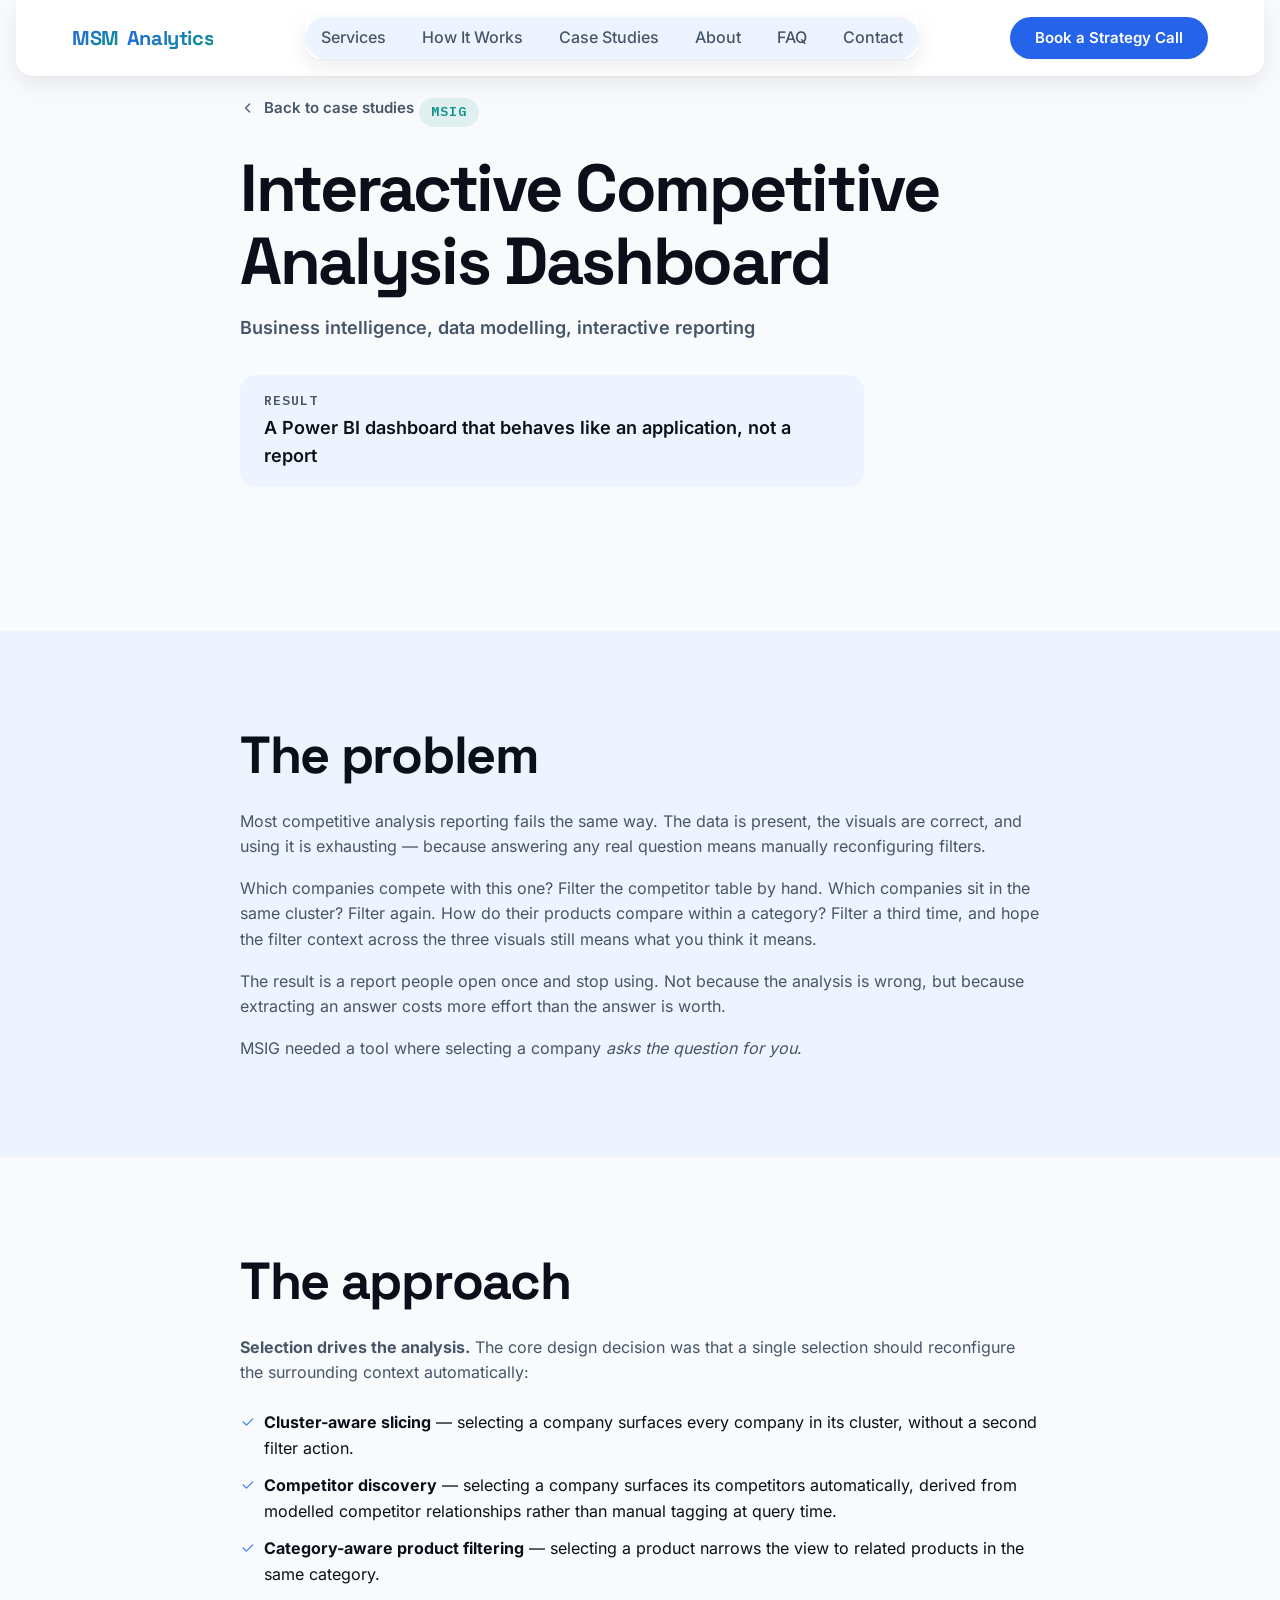
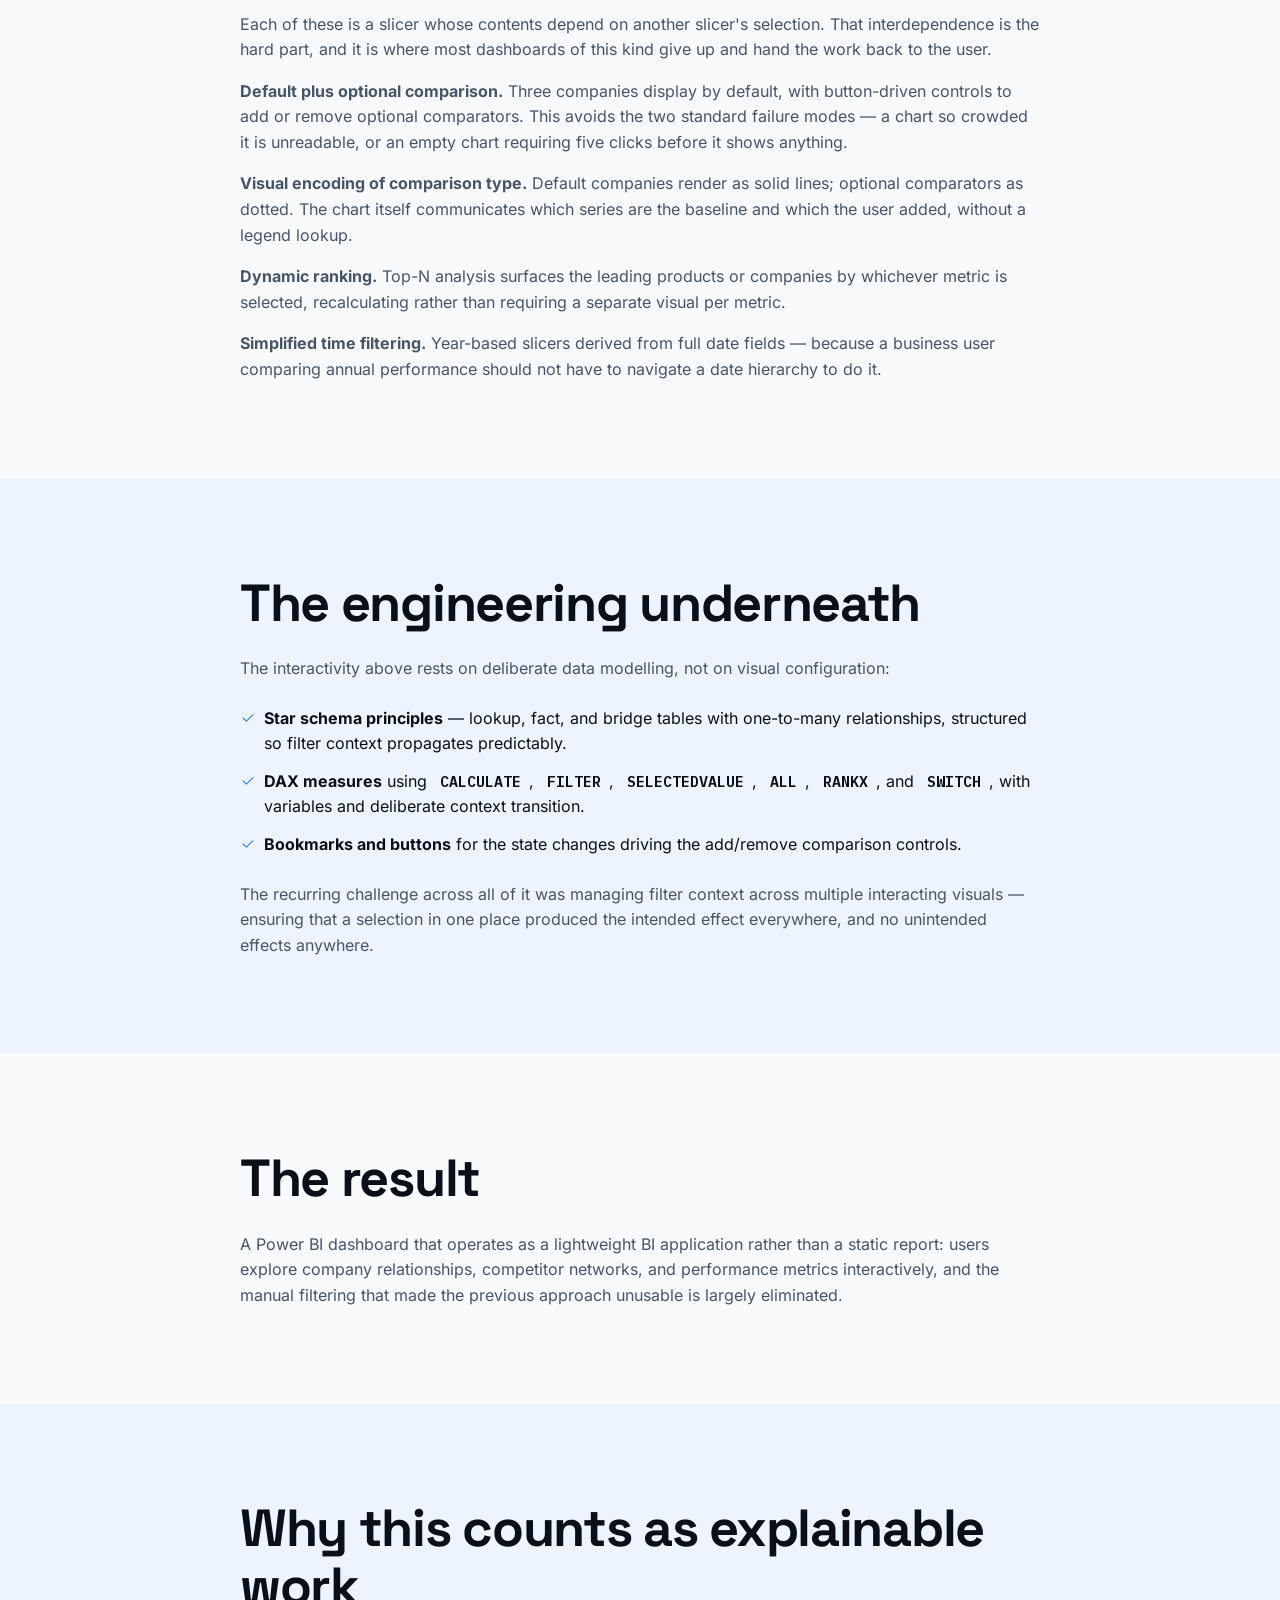
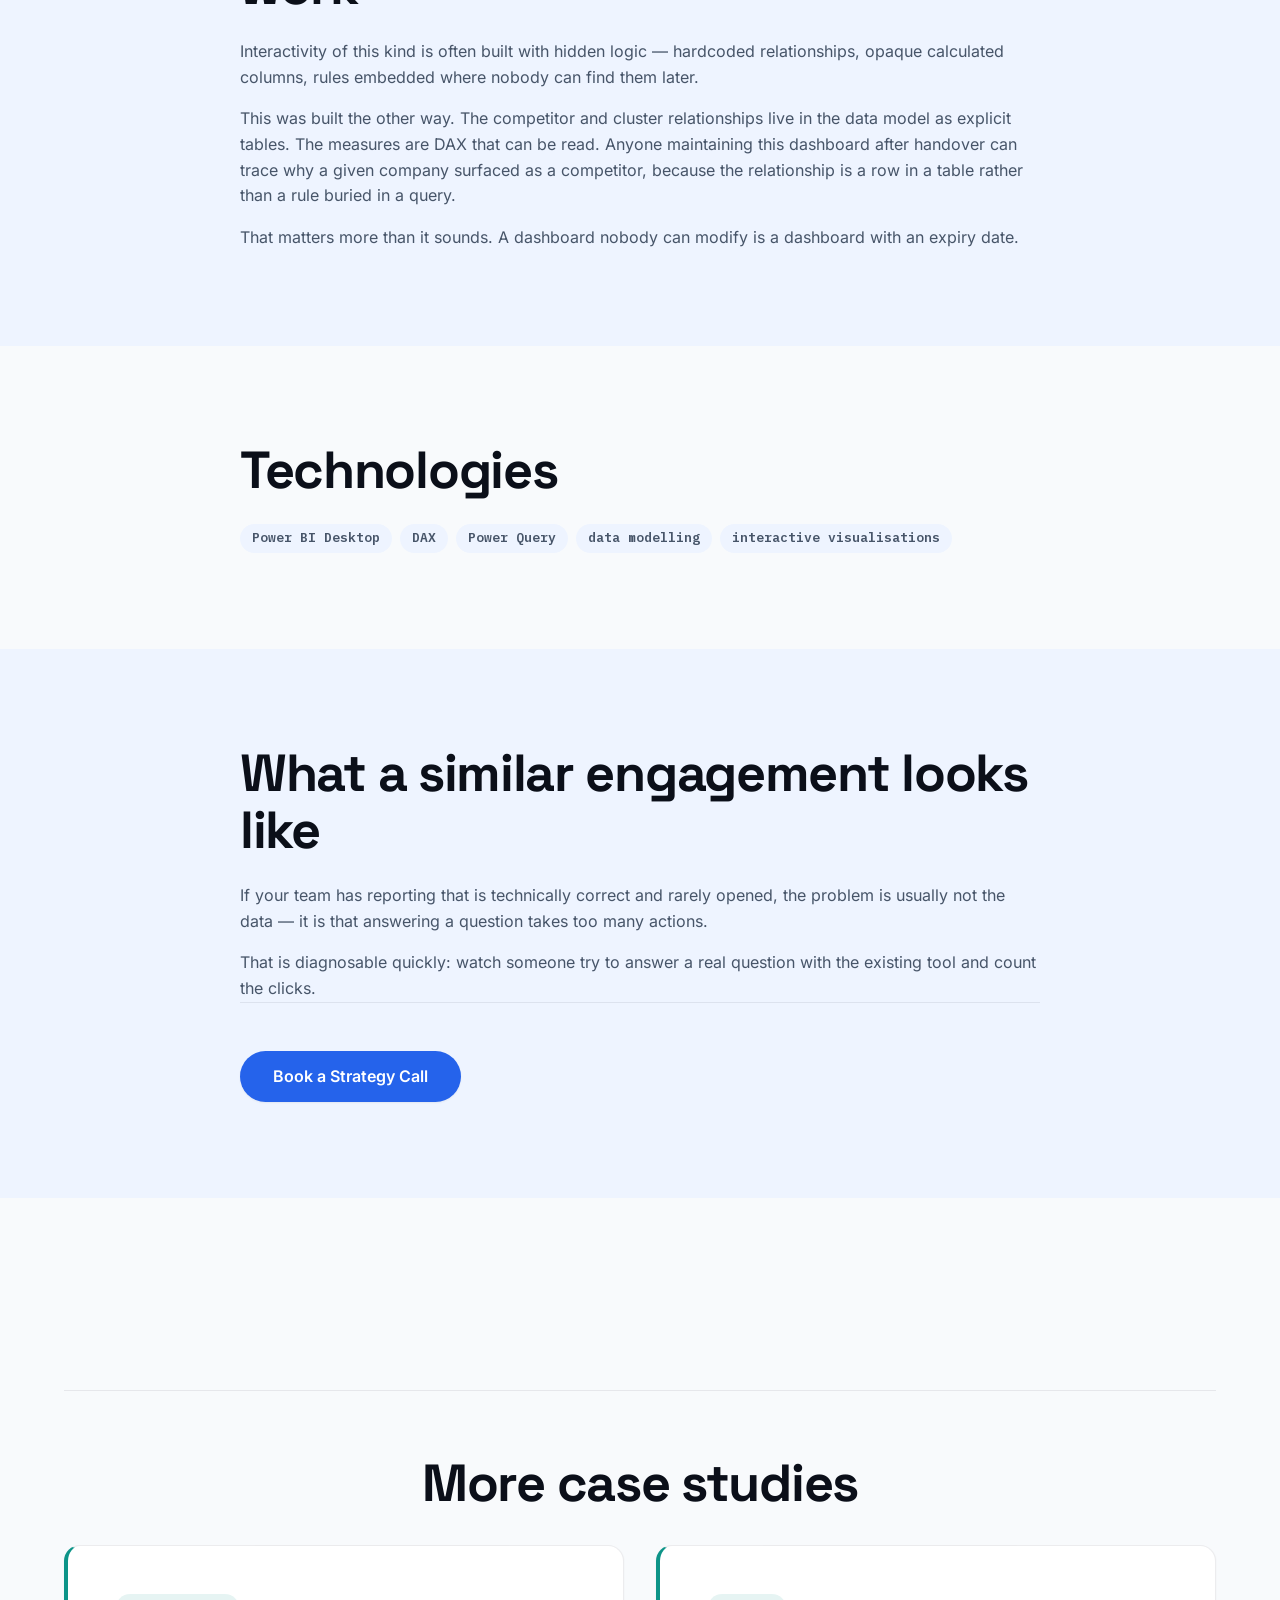
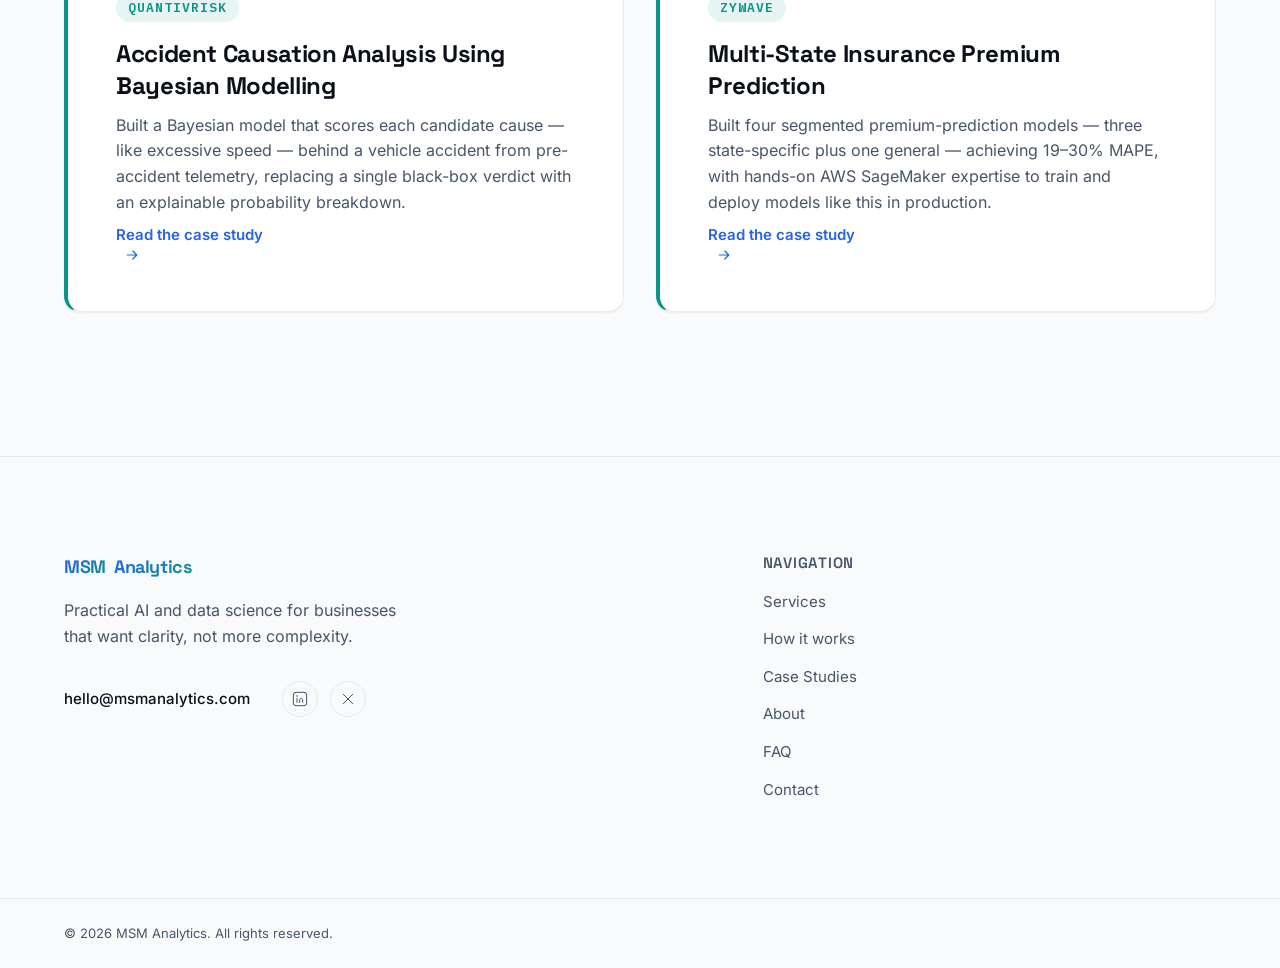
==== case-studies/msig-competitive-analysis-dashboard.html @ e6d3e6fd "Add MSIG and Zywave case-study pages; wire up all cross-links MSIG (case-studies/msig-competitive-an" ====
<!DOCTYPE html>
<html lang="en">
<head>
  <meta charset="UTF-8">
  <meta name="viewport" content="width=device-width, initial-scale=1.0">
  <title>Interactive Competitive Analysis Dashboard — MSM Analytics</title>
  <meta name="description" content="How MSM Analytics built an interactive Power BI dashboard for MSIG that lets a single selection reconfigure competitor, cluster, and product analysis automatically — replacing hours of manual filtering with a self-serve tool.">

  <meta name="robots" content="index, follow">

  <!-- Tells the browser this page implements its OWN dark theme on
       purpose. Without this, some browsers apply their own automatic
       "dark mode" or contrast adjustments to pages that don't declare
       a color-scheme, which can silently recolor text (most visibly on
       headings) and produce exactly the low-contrast, washed-out look
       we don't want — even though our CSS colors are unambiguous. -->
  <meta name="color-scheme" content="light">

  <!-- Simple inline SVG favicon (no external file needed yet, avoids a
       404 in the console). Swap for a real brand favicon later. -->
  <link rel="icon" type="image/svg+xml" href="data:image/svg+xml,<svg xmlns='http://www.w3.org/2000/svg' viewBox='0 0 100 100'><rect width='100' height='100' rx='20' fill='%233B82F6'/><text x='50' y='68' font-size='58' font-family='Arial, sans-serif' font-weight='bold' fill='white' text-anchor='middle'>M</text></svg>">

  <!-- Preloads ONLY the display face used above the fold (this page's
       H1, Space Grotesk) — see index.html and CLAUDE.md for the full
       reasoning; identical logic applies here. -->
  <link rel="preload" href="../assets/fonts/space-grotesk-variable.woff2" as="font" type="font/woff2" crossorigin>

  <link rel="stylesheet" href="../css/reset.css">
  <link rel="stylesheet" href="../css/fonts.css">
  <link rel="stylesheet" href="../css/variables.css">
  <link rel="stylesheet" href="../css/style.css">
  <link rel="stylesheet" href="../css/responsive.css">
</head>
<body>

  <a class="skip-link" href="#main">Skip to main content</a>

  <!-- ======================================================================
       HEADER / NAVBAR — identical to index.html's, hrefs adjusted to
       point back at the homepage's sections. Hand-duplicated per the
       case-studies architecture decision — no templating in this
       project, see the build plan.
       ====================================================================== -->
  <header class="navbar" id="navbar">
    <div class="navbar__scrim" id="navbar-scrim"></div>

    <div class="container navbar__inner">

      <a href="../index.html#hero" class="navbar__logo">
        <span class="brand-mark">MSM</span>
        <span>Analytics</span>
      </a>

      <nav class="navbar__nav" id="navbar-nav" aria-label="Primary">
        <ul class="navbar__links">
          <li><a href="../index.html#services" class="navbar__link">Services</a></li>
          <li><a href="../index.html#how-it-works" class="navbar__link">How It Works</a></li>
          <li><a href="../index.html#work" class="navbar__link">Case Studies</a></li>
          <li><a href="../index.html#about" class="navbar__link">About</a></li>
          <li><a href="../index.html#faq" class="navbar__link">FAQ</a></li>
          <li><a href="../index.html#contact" class="navbar__link">Contact</a></li>
          <li class="navbar__links-cta">
            <a href="../index.html#contact-name" class="btn btn--primary btn--sm navbar__menu-cta">Book a Strategy Call</a>
          </li>
        </ul>
      </nav>

      <div class="navbar__actions">
        <!-- TODO: replace href with real Calendly URL once available (same TODO as index.html) -->
        <a href="../index.html#contact-name" class="btn btn--primary btn--sm navbar__cta">Book a Strategy Call</a>

        <button
          type="button"
          class="navbar__toggle"
          id="navbar-toggle"
          aria-expanded="false"
          aria-controls="navbar-nav"
          aria-label="Toggle navigation menu"
        >
          <span class="navbar__toggle-bar"></span>
          <span class="navbar__toggle-bar"></span>
          <span class="navbar__toggle-bar"></span>
        </button>
      </div>

    </div>
  </header>

  <main id="main">

    <!-- ====================================================================
         PAGE HEADER
         ==================================================================== -->
    <section class="section">
      <div class="container">
        <div class="case-study__header reveal">
          <a href="../index.html#work" class="case-study__back">
            <svg viewBox="0 0 20 20" aria-hidden="true"><path d="M12 5 7 10l5 5" stroke="currentColor" stroke-width="1.5" fill="none" stroke-linecap="round" stroke-linejoin="round"/></svg>
            Back to case studies
          </a>

          <span class="card--work__client">MSIG</span>

          <h1>Interactive Competitive Analysis Dashboard</h1>
          <p class="case-study__discipline">Business intelligence, data modelling, interactive reporting</p>

          <div class="case-study__result">
            <span class="case-study__result-label">Result</span>
            <p class="case-study__result-value">A Power BI dashboard that behaves like an application, not a report</p>
          </div>
        </div>
      </div>
    </section>

    <!-- ====================================================================
         THE PROBLEM
         ==================================================================== -->
    <section class="section section--tint">
      <div class="container">
        <div class="case-study__section reveal">
          <h2>The problem</h2>
          <p>Most competitive analysis reporting fails the same way. The data is present, the visuals are correct, and using it is exhausting — because answering any real question means manually reconfiguring filters.</p>
          <p>Which companies compete with this one? Filter the competitor table by hand. Which companies sit in the same cluster? Filter again. How do their products compare within a category? Filter a third time, and hope the filter context across the three visuals still means what you think it means.</p>
          <p>The result is a report people open once and stop using. Not because the analysis is wrong, but because extracting an answer costs more effort than the answer is worth.</p>
          <p>MSIG needed a tool where selecting a company <em>asks the question for you</em>.</p>
        </div>
      </div>
    </section>

    <!-- ====================================================================
         THE APPROACH
         ==================================================================== -->
    <section class="section">
      <div class="container">
        <div class="case-study__section reveal">
          <h2>The approach</h2>
          <p><strong>Selection drives the analysis.</strong> The core design decision was that a single selection should reconfigure the surrounding context automatically:</p>
          <ul class="case-study__checklist">
            <li>
              <svg viewBox="0 0 20 20" aria-hidden="true"><path d="M4 10l4 4 8-8" stroke="currentColor" stroke-width="1.5" fill="none" stroke-linecap="round" stroke-linejoin="round"/></svg>
              <span><strong>Cluster-aware slicing</strong> — selecting a company surfaces every company in its cluster, without a second filter action.</span>
            </li>
            <li>
              <svg viewBox="0 0 20 20" aria-hidden="true"><path d="M4 10l4 4 8-8" stroke="currentColor" stroke-width="1.5" fill="none" stroke-linecap="round" stroke-linejoin="round"/></svg>
              <span><strong>Competitor discovery</strong> — selecting a company surfaces its competitors automatically, derived from modelled competitor relationships rather than manual tagging at query time.</span>
            </li>
            <li>
              <svg viewBox="0 0 20 20" aria-hidden="true"><path d="M4 10l4 4 8-8" stroke="currentColor" stroke-width="1.5" fill="none" stroke-linecap="round" stroke-linejoin="round"/></svg>
              <span><strong>Category-aware product filtering</strong> — selecting a product narrows the view to related products in the same category.</span>
            </li>
          </ul>
          <p>Each of these is a slicer whose contents depend on another slicer's selection. That interdependence is the hard part, and it is where most dashboards of this kind give up and hand the work back to the user.</p>
          <p><strong>Default plus optional comparison.</strong> Three companies display by default, with button-driven controls to add or remove optional comparators. This avoids the two standard failure modes — a chart so crowded it is unreadable, or an empty chart requiring five clicks before it shows anything.</p>
          <p><strong>Visual encoding of comparison type.</strong> Default companies render as solid lines; optional comparators as dotted. The chart itself communicates which series are the baseline and which the user added, without a legend lookup.</p>
          <p><strong>Dynamic ranking.</strong> Top-N analysis surfaces the leading products or companies by whichever metric is selected, recalculating rather than requiring a separate visual per metric.</p>
          <p><strong>Simplified time filtering.</strong> Year-based slicers derived from full date fields — because a business user comparing annual performance should not have to navigate a date hierarchy to do it.</p>
        </div>
      </div>
    </section>

    <!-- ====================================================================
         THE ENGINEERING UNDERNEATH
         ==================================================================== -->
    <section class="section section--tint">
      <div class="container">
        <div class="case-study__section reveal">
          <h2>The engineering underneath</h2>
          <p>The interactivity above rests on deliberate data modelling, not on visual configuration:</p>
          <ul class="case-study__checklist">
            <li>
              <svg viewBox="0 0 20 20" aria-hidden="true"><path d="M4 10l4 4 8-8" stroke="currentColor" stroke-width="1.5" fill="none" stroke-linecap="round" stroke-linejoin="round"/></svg>
              <span><strong>Star schema principles</strong> — lookup, fact, and bridge tables with one-to-many relationships, structured so filter context propagates predictably.</span>
            </li>
            <li>
              <svg viewBox="0 0 20 20" aria-hidden="true"><path d="M4 10l4 4 8-8" stroke="currentColor" stroke-width="1.5" fill="none" stroke-linecap="round" stroke-linejoin="round"/></svg>
              <span><strong>DAX measures</strong> using <code>CALCULATE</code>, <code>FILTER</code>, <code>SELECTEDVALUE</code>, <code>ALL</code>, <code>RANKX</code>, and <code>SWITCH</code>, with variables and deliberate context transition.</span>
            </li>
            <li>
              <svg viewBox="0 0 20 20" aria-hidden="true"><path d="M4 10l4 4 8-8" stroke="currentColor" stroke-width="1.5" fill="none" stroke-linecap="round" stroke-linejoin="round"/></svg>
              <span><strong>Bookmarks and buttons</strong> for the state changes driving the add/remove comparison controls.</span>
            </li>
          </ul>
          <p>The recurring challenge across all of it was managing filter context across multiple interacting visuals — ensuring that a selection in one place produced the intended effect everywhere, and no unintended effects anywhere.</p>
        </div>
      </div>
    </section>

    <!-- ====================================================================
         THE RESULT
         ==================================================================== -->
    <section class="section">
      <div class="container">
        <div class="case-study__section reveal">
          <h2>The result</h2>
          <p>A Power BI dashboard that operates as a lightweight BI application rather than a static report: users explore company relationships, competitor networks, and performance metrics interactively, and the manual filtering that made the previous approach unusable is largely eliminated.</p>
        </div>
      </div>
    </section>

    <!-- ====================================================================
         WHY THIS COUNTS AS EXPLAINABLE WORK
         ==================================================================== -->
    <section class="section section--tint">
      <div class="container">
        <div class="case-study__section reveal">
          <h2>Why this counts as explainable work</h2>
          <p>Interactivity of this kind is often built with hidden logic — hardcoded relationships, opaque calculated columns, rules embedded where nobody can find them later.</p>
          <p>This was built the other way. The competitor and cluster relationships live in the data model as explicit tables. The measures are DAX that can be read. Anyone maintaining this dashboard after handover can trace why a given company surfaced as a competitor, because the relationship is a row in a table rather than a rule buried in a query.</p>
          <p>That matters more than it sounds. A dashboard nobody can modify is a dashboard with an expiry date.</p>
        </div>
      </div>
    </section>

    <!-- ====================================================================
         TECHNOLOGIES
         ==================================================================== -->
    <section class="section">
      <div class="container">
        <div class="case-study__section reveal">
          <h2>Technologies</h2>
          <ul class="case-study__tech-list">
            <li class="case-study__tech-tag">Power BI Desktop</li>
            <li class="case-study__tech-tag">DAX</li>
            <li class="case-study__tech-tag">Power Query</li>
            <li class="case-study__tech-tag">data modelling</li>
            <li class="case-study__tech-tag">interactive visualisations</li>
          </ul>
        </div>
      </div>
    </section>

    <!-- ====================================================================
         CLOSING CTA — deliberately not the homepage's CTA band (.cta-band):
         that component's own comment marks it as the site's one closing
         bookend ("instead of just trailing off after the contact form").
         Reusing it here would dilute that meaning, same reasoning as
         keeping --color-accent-secondary scoped to case-study identity
         only. Lighter treatment instead: the whitepaper's own closing
         paragraph plus a single button.
         ==================================================================== -->
    <section class="section section--tint">
      <div class="container">
        <div class="case-study__section reveal">
          <h2>What a similar engagement looks like</h2>
          <p>If your team has reporting that is technically correct and rarely opened, the problem is usually not the data — it is that answering a question takes too many actions.</p>
          <p>That is diagnosable quickly: watch someone try to answer a real question with the existing tool and count the clicks.</p>
          <div class="case-study__cta">
            <a href="../index.html#contact-name" class="btn btn--primary">Book a Strategy Call</a>
          </div>
        </div>
      </div>
    </section>

    <!-- ====================================================================
         MORE CASE STUDIES
         ==================================================================== -->
    <section class="section">
      <div class="container">
        <div class="case-study__more">
          <h2 class="reveal">More case studies</h2>
          <div class="grid-2 reveal-group">

            <article class="card card--work reveal">
              <span class="card--work__client">QuantivRisk</span>
              <h3>Accident Causation Analysis Using Bayesian Modelling</h3>
              <p>Built a Bayesian model that scores each candidate cause — like excessive speed — behind a vehicle accident from pre-accident telemetry, replacing a single black-box verdict with an explainable probability breakdown.</p>
              <a href="quantivrisk-accident-causation-analysis.html" class="case-study__link">
                Read the case study
                <svg viewBox="0 0 20 20" aria-hidden="true"><path d="M4 10h12M11 5l5 5-5 5" stroke="currentColor" stroke-width="1.5" fill="none" stroke-linecap="round" stroke-linejoin="round"/></svg>
              </a>
            </article>

            <article class="card card--work reveal">
              <span class="card--work__client">Zywave</span>
              <h3>Multi-State Insurance Premium Prediction</h3>
              <p>Built four segmented premium-prediction models — three state-specific plus one general — achieving 19–30% MAPE, with hands-on AWS SageMaker expertise to train and deploy models like this in production.</p>
              <a href="zywave-multi-state-premium-prediction.html" class="case-study__link">
                Read the case study
                <svg viewBox="0 0 20 20" aria-hidden="true"><path d="M4 10h12M11 5l5 5-5 5" stroke="currentColor" stroke-width="1.5" fill="none" stroke-linecap="round" stroke-linejoin="round"/></svg>
              </a>
            </article>

          </div>
        </div>
      </div>
    </section>

  </main>

  <!-- ======================================================================
       FOOTER — identical to index.html's, hrefs adjusted to point back
       at the homepage's sections.
       ====================================================================== -->
  <footer class="footer">
    <div class="container footer__inner">

      <div class="footer__brand">
        <a href="../index.html#hero" class="footer__logo">
          <span class="brand-mark">MSM</span>
          <span>Analytics</span>
        </a>
        <p class="footer__tagline">Practical AI and data science for businesses that want clarity, not more complexity.</p>

        <div class="footer__meta">
          <a href="mailto:hello@msmanalytics.com" class="footer__email">hello@msmanalytics.com</a>
          <div class="footer__socials">
            <!-- TODO: replace with real social profile URLs (same TODO as index.html) -->
            <a href="#" class="footer__social-link" aria-label="MSM Analytics on LinkedIn">
              <svg viewBox="0 0 24 24"><rect x="2" y="2" width="20" height="20" rx="4" stroke="currentColor" stroke-width="1.5" fill="none"/><circle cx="7.5" cy="7.5" r="1.2" fill="currentColor"/><path d="M7.5 11v6M11.5 17v-3.5c0-1.5 1-2.5 2.25-2.5s2.25 1 2.25 2.5V17" stroke="currentColor" stroke-width="1.5" fill="none" stroke-linecap="round" stroke-linejoin="round"/></svg>
            </a>
            <a href="#" class="footer__social-link" aria-label="MSM Analytics on X">
              <svg viewBox="0 0 24 24"><path d="M5 5l14 14M19 5 5 19" stroke="currentColor" stroke-width="1.5" stroke-linecap="round"/></svg>
            </a>
          </div>
        </div>
      </div>

      <nav class="footer__nav" aria-label="Footer">
        <h3 class="footer__nav-heading">Navigation</h3>
        <ul>
          <li><a href="../index.html#services">Services</a></li>
          <li><a href="../index.html#how-it-works">How it works</a></li>
          <li><a href="../index.html#work">Case Studies</a></li>
          <li><a href="../index.html#about">About</a></li>
          <li><a href="../index.html#faq">FAQ</a></li>
          <li><a href="../index.html#contact">Contact</a></li>
        </ul>
      </nav>

    </div>

    <div class="footer__bottom">
      <div class="container">
        <p>&copy; <span id="footer-year"></span> MSM Analytics. All rights reserved.</p>
      </div>
    </div>
  </footer>

  <script src="../js/script.js"></script>
</body>
</html>
---- css/fonts.css ----
/* ==========================================================================
   FONTS.CSS — Self-hosted fonts
   ==========================================================================
   Space Grotesk (headings) + Inter (body/UI) — both self-hosted as variable
   woff2 files so the whole weight range (400-700 for Inter, 500-700 for
   Space Grotesk) comes from a single file per family, no external request
   at runtime, and no render-blocking third-party font host.

   IBM Plex Mono (data/label accent, --font-family-mono) is static, not
   variable — no variable build is published for it — so it's two
   single-weight files instead of one: only the weights actually used
   anywhere the mono face is applied (600 SemiBold for eyebrows/labels,
   700 Bold for numerals). Each is subsetted to the printable-ASCII +
   en dash + curly-apostrophe range the site's copy actually needs
   (~4.6KB per weight, vs ~140KB unsubsetted) — see CLAUDE.md's audit
   notes for the source and rationale.
   ========================================================================== */

@font-face {
  font-family: 'Inter';
  src: url('../assets/fonts/inter-variable.woff2') format('woff2');
  font-weight: 400 700;
  font-style: normal;
  font-display: swap;
}

@font-face {
  font-family: 'Space Grotesk';
  src: url('../assets/fonts/space-grotesk-variable.woff2') format('woff2');
  font-weight: 500 700;
  font-style: normal;
  font-display: swap;
}

@font-face {
  font-family: 'IBM Plex Mono';
  src: url('../assets/fonts/ibm-plex-mono-semibold.woff2') format('woff2');
  font-weight: 600;
  font-style: normal;
  font-display: swap;
}

@font-face {
  font-family: 'IBM Plex Mono';
  src: url('../assets/fonts/ibm-plex-mono-bold.woff2') format('woff2');
  font-weight: 700;
  font-style: normal;
  font-display: swap;
}
---- css/variables.css ----
/* ==========================================================================
   VARIABLES.CSS — deprecated, kept as a placeholder only
   ==========================================================================
   Every token that used to live here now lives in styles/tokens.css (the
   canonical source — see the "## Design tokens" section of CLAUDE.md for
   the contract). styles/tokens.css is imported by css/reset.css, which
   loads before this file, so every token is already available by the
   time anything below this line in the cascade needs it.

   This file is kept (rather than removing its <link> from index.html) so
   the stylesheet load order documented there doesn't need to change.
   ========================================================================== */
---- css/style.css ----
/* ==========================================================================
   STYLE.CSS — Base Styles & Layout Primitives
   ==========================================================================
   Loaded AFTER reset.css and variables.css, so every rule below can use
   var(--token-name) and assume browser defaults are already neutralized.

   This file has two jobs at this stage of the build:
     1. Base element styles  — how body text/headings look by default.
     2. Layout primitives    — reusable classes (.container, .section,
        .grid-2/3/4) that every section we build from here on will use
        instead of writing their own layout CSS from scratch.

   As we build each section in later steps, that section's specific
   styles get appended to this file under a clearly commented heading,
   e.g. a "===== HERO =====" banner comment.
   ========================================================================== */

/* --------------------------------------------------------------------
   BASE ELEMENT STYLES
   -------------------------------------------------------------------- */

body {
  font-family: var(--font-family-base);
  font-size: var(--font-size-base);
  font-weight: var(--font-weight-regular);
  color: var(--color-text);
  background-color: var(--color-ground);
  /* No top padding here on purpose — the navbar is transparent and
     floats OVER the hero (and every other section, as the page
     scrolls), rather than sitting in a permanently reserved gap above
     the content. The one place that DOES need to clear the navbar's
     height — the hero's own heading/text — compensates for it directly
     in .hero's own padding-top instead. */
}

/* Anchor-link scrolling (nav → #section) stops short by this many
   pixels, so the target section's heading never ends up hidden behind
   the fixed navbar. */
html {
  scroll-padding-top: calc(var(--navbar-height) + var(--navbar-offset-top) * 2);
}

h1,
h2,
h3,
h4 {
  font-family: var(--font-family-heading);
  font-weight: var(--font-weight-bold);
  line-height: var(--line-height-tight);
}

h1 {
  font-size: var(--font-size-h1);
  letter-spacing: var(--tracking-h1);
}

h2 {
  font-size: var(--font-size-h2);
  letter-spacing: var(--tracking-h2);
}

h3 {
  font-size: var(--font-size-h3);
  line-height: var(--line-height-snug);
  letter-spacing: var(--tracking-h3);
}

p {
  color: var(--color-text-muted);
  line-height: var(--line-height-base);
}

/* Keyboard-focus visibility. Browsers show a default focus outline, but
   it's frequently ugly/inconsistent — we replace it with one deliberate
   style, and ONLY show it for keyboard focus (:focus-visible), not for
   mouse clicks. This keeps the UI clean for mouse users while remaining
   fully navigable for keyboard users, which is a core accessibility
   requirement, not an optional nicety. */
:focus-visible {
  outline: 2px solid var(--color-accent);
  outline-offset: var(--space-1);
  border-radius: var(--radius-card);
}

/* --------------------------------------------------------------------
   ACCESSIBILITY UTILITIES
   -------------------------------------------------------------------- */

/* Visually hides content while keeping it available to screen readers.
   Used for text that's meaningful to assistive tech but redundant
   on-screen (rare) — kept here as a reusable utility. */
.visually-hidden {
  position: absolute;
  width: 1px;
  height: 1px;
  padding: 0;
  margin: -1px;
  overflow: hidden;
  clip: rect(0, 0, 0, 0);
  white-space: nowrap;
  border: 0;
}

/* Skip link: hidden off-screen until it receives keyboard focus (i.e. a
   keyboard user presses Tab as the very first action on the page), at
   which point it becomes visible and lets them jump straight to <main>,
   bypassing the navbar. Without this, a keyboard/screen-reader user has
   to tab through every nav link on every single page load. */
.skip-link {
  position: absolute;
  top: -100%;
  left: var(--space-4);
  z-index: 1000;
  padding: var(--space-3) var(--space-5);
  background-color: var(--color-accent-hover); /* white text on the base
    accent blue fails AA text contrast (~3.6:1) — accent-hover passes */
  color: var(--color-surface);
  font-weight: var(--font-weight-semibold);
  border-radius: var(--radius-card);
  transition: top var(--transition-fast);
}

.skip-link:focus {
  top: var(--space-4);
}

/* --------------------------------------------------------------------
   LAYOUT PRIMITIVES
   -------------------------------------------------------------------- */

/* .container centers content and caps its width so text/cards don't
   stretch edge-to-edge on large monitors. Every section's inner content
   sits inside one of these. */
.container {
  width: 100%;
  max-width: var(--container-max-width);
  margin-inline: auto;
  padding-inline: var(--container-padding);
}

/* .section adds consistent vertical rhythm between page sections.
   Generous spacing here is what makes a minimal layout read as
   "premium" instead of "empty" — under-spacing is the most common
   beginner mistake in this style of design. */
.section {
  padding-block: var(--section-padding-y);
}

/* Section background variants — used to break the page into alternating
   bands (flat / tinted / inverted) instead of one flat canvas from hero
   to footer. Applied selectively per-section in the HTML, not to every
   section, so each band change still reads as a deliberate beat rather
   than a busy stripe pattern. */
.section--tint {
  background-color: var(--color-ground-tint);
}

.section--inverted {
  background-color: var(--color-ground-inverted);
  color: var(--color-text-inverted);
}

.section--inverted h2,
.section--inverted h3 {
  color: var(--color-text-inverted);
}

.section--inverted p {
  color: var(--color-text-inverted-muted);
}

.section--inverted .section-heading__eyebrow {
  color: var(--color-text-inverted);
  background-color: var(--color-chip-inverted);
}

.section--inverted .card {
  background-color: var(--color-surface-inverted);
  border-color: var(--color-border-inverted);
}

/* A shared heading block used at the top of most sections: an optional
   small "eyebrow" label, a heading, and optional supporting text —
   all center-aligned with a constrained width so paragraph lines don't
   stretch too wide. */
.section-heading {
  max-width: var(--container-max-width-narrow);
  margin-inline: auto;
  margin-bottom: var(--space-8);
  text-align: center;
}

.section-heading__eyebrow {
  display: inline-block;
  margin-bottom: var(--space-3);
  padding: var(--space-1) var(--space-3);
  font-family: var(--font-family-mono);
  font-size: var(--font-size-mono-label);
  font-weight: var(--font-weight-semibold);
  text-transform: uppercase;
  letter-spacing: var(--tracking-eyebrow);
  /* accent-active (not accent-hover) — at this small size, on the badge's
     own accent-soft chip background, composited over a --section--tint
     section's already-blue-tinted background, accent-hover measures
     4.21:1 (worst case, below the 4.5:1 AA text minimum). accent-active
     measures 5.47:1 in that same worst case — verified via computed
     alpha-compositing across every eyebrow instance on the page, not
     just checked against plain white. */
  color: var(--color-accent-active);
  background-color: var(--color-accent-soft);
  border-radius: var(--radius-pill);
}

.section-heading h2 {
  margin-bottom: var(--space-3);
}

.section-heading p {
  font-size: var(--font-size-lg);
}

/* Grid utilities: MOBILE-FIRST, so the default (no media query) is a
   single column — the safest, simplest layout on a small screen.
   responsive.css will widen these to 2 and 3/4 columns at larger
   breakpoints in Step 12. Building it this way (small screen first,
   enhance upward) is the professional-standard approach, versus
   starting from a desktop layout and cramming it into mobile later. */
.grid-2,
.grid-3,
.grid-4 {
  display: grid;
  grid-template-columns: 1fr;
  gap: var(--space-6);
}

/* --------------------------------------------------------------------
   BUTTON COMPONENT
   --------------------------------------------------------------------
   Two variants, reused everywhere a CTA appears (navbar, hero, services,
   process, contact). Building this once as a component — instead of
   styling each button individually per section — is what makes every
   CTA on the site feel consistent, and means a single edit here updates
   every button on the page at once.
   -------------------------------------------------------------------- */
.btn {
  display: inline-flex;
  align-items: center;
  justify-content: center;
  gap: var(--space-2);
  padding: var(--space-3) var(--space-6);
  font-size: var(--font-size-base);
  font-weight: var(--font-weight-semibold);
  /* Full pill, not the small --radius-card this used to be. Cards moved to
     --radius-card and the navbar CTA became a true pill earlier this
     session — --radius-card was left behind as the single most generic,
     least-considered radius on the site, on the component that appears
     most often (every CTA on the page). Matches the pill language the
     rest of the site has already committed to. */
  border-radius: var(--radius-pill);
  border: 1px solid transparent;
  white-space: nowrap;
  transition:
    background-color var(--transition-fast),
    border-color var(--transition-fast),
    color var(--transition-fast),
    box-shadow var(--transition-fast),
    transform var(--transition-fast);
}

.btn--primary {
  /* accent-hover, not accent — white text directly on the base accent
     blue is only ~3.6:1 contrast, which fails WCAG AA for normal-size
     text (4.5:1). accent-hover passes at ~5.2:1. */
  background-color: var(--color-accent-hover);
  color: var(--color-surface);
  box-shadow: var(--shadow-sm);
  position: relative;
  overflow: hidden; /* contains the ::before shine sweep below */
}

/* Diagonal light sweep on hover — a thin, skewed white gradient band
   that travels across the button. A restrained, purely-CSS version of
   the "shine" effect premium SaaS marketing sites use on their primary
   CTA, rather than a static color change alone. */
.btn--primary::before {
  content: "";
  position: absolute;
  top: 0;
  left: -60%;
  width: 40%;
  height: 100%;
  background: linear-gradient(115deg, transparent, var(--color-shine), transparent);
  transform: skewX(-20deg);
  transition: left 650ms var(--ease-out-expo);
}

.btn--primary:hover::before {
  left: 130%;
}

@media (prefers-reduced-motion: reduce) {
  .btn--primary::before {
    display: none;
  }
}

.btn--primary:hover {
  background-color: var(--color-accent-active);
  /* Shadow grows alongside the lift, not just the translateY alone —
     a button rising with no accompanying shadow change reads as
     sliding, not lifting. The shadow growth is what actually sells
     the depth change. */
  box-shadow: var(--shadow-md);
  transform: translateY(-2px);
}

.btn--secondary {
  background-color: transparent;
  color: var(--color-text);
  border-color: var(--color-border-strong);
}

.btn--secondary:hover {
  /* accent-soft (not --color-surface) — the old hover background was
     nearly invisible in the button's most common placement (the hero,
     already near-white), so the only perceptible hover cue was the
     border color. A tinted accent background is visible everywhere
     regardless of the surrounding section, and ties the hover to the
     same accent-soft language used elsewhere (nav links, icon badges). */
  background-color: var(--color-accent-soft);
  border-color: var(--color-accent);
  color: var(--color-accent-hover);
}

.btn--sm {
  padding: var(--space-2) var(--space-5);
  font-size: var(--font-size-sm);
}

/* --------------------------------------------------------------------
   SCROLL REVEAL
   --------------------------------------------------------------------
   Any element with class="reveal" starts hidden/offset, then animates
   in once script.js's IntersectionObserver marks it .is-visible as it
   enters the viewport. Wrapped in a prefers-reduced-motion query so
   users who've asked their OS for less motion get the content
   instantly, with no animation at all — script.js also checks this
   same setting before ever animating, so the two stay in sync.
   -------------------------------------------------------------------- */
@media (prefers-reduced-motion: no-preference) {
  .reveal {
    opacity: 0;
    transform: translateY(var(--space-5));
    transition: opacity var(--transition-slow) var(--ease-out-expo), transform var(--transition-slow) var(--ease-out-expo);
  }

  .reveal.is-visible {
    opacity: 1;
    transform: none;
  }

  /* Staggered entrance for grid children: apply .reveal-group to a grid
     container (e.g. a .grid-4 of cards) and each direct child animates
     in slightly after the previous one, instead of all four appearing
     at once. Pure CSS — script.js's observer logic is unaware this is
     even happening; it just adds .is-visible to each card as normal,
     and the transition-delay below staggers when that becomes visible. */
  .reveal-group > *:nth-child(1) { transition-delay: 0ms; }
  .reveal-group > *:nth-child(2) { transition-delay: 80ms; }
  .reveal-group > *:nth-child(3) { transition-delay: 160ms; }
  .reveal-group > *:nth-child(4) { transition-delay: 240ms; }

  /* Per-word stagger on section-level headings (hero's H1 + every
     section's H2 — script.js wraps each word in a .stagger-word span on
     load and sets its own transition-delay; this block only defines the
     before/after state). Same trigger as .reveal above — no second
     observer — and the same two properties (opacity, transform): CLS is
     a hard budget here, not a style preference, so nothing here ever
     touches layout-affecting properties. */
  .stagger-word {
    display: inline-block;
    opacity: 0;
    transform: translateY(var(--space-2));
    transition: opacity var(--transition-slow) var(--ease-out-expo), transform var(--transition-slow) var(--ease-out-expo);
  }

  .reveal.is-visible .stagger-word {
    opacity: 1;
    transform: none;
  }
}

/* ===== NAVBAR ===== */

.navbar {
  position: fixed;
  /* Flush with the viewport top — not inset like the sides/bottom corners
     (see below). The inset used to run on all four sides, leaving a real
     gap - full viewport width, y:0 to the pill's own top edge - with
     nothing behind it, so scrolling content passed straight through
     instead of disappearing behind the bar (reproduced: a heading's top
     edge visible above the pill mid-scroll, confirmed via
     getBoundingClientRect - not a z-index/stacking bug, the pill's own
     rectangle occludes correctly, the exposure was purely the margin
     outside it). A same-color backdrop element was tried first and
     rejected: it read as a hard-edged white band cutting across the
     hero's video at scroll 0. Going flush at the top removes the gap
     entirely instead of covering it, which also removes that seam - the
     pill's own background now starts exactly at y:0, so there's nothing
     left to backdrop. Confirmed the video peeking through that top gap
     at scroll 0 wasn't a deliberate detail worth preserving: stashing
     this fix and checking scroll=300 showed the hero's own H1 leaking
     through the same gap, so it was always this bug, just coincidentally
     showing plain video texture instead of text at the exact top of the
     page. Left/right/bottom insets are unaffected - much lower risk,
     since .container's own padding + max-width already keeps text well
     clear of the side edges at every width this site supports. */
  top: 0;
  left: var(--navbar-offset-top);
  right: var(--navbar-offset-top);
  z-index: var(--z-navbar);
  height: var(--navbar-height);
  display: flex;
  align-items: center;
  background-color: var(--color-surface);
  /* Square top corners (flush with the viewport edge), rounded bottom
     corners (--radius-card, matching the site's card system) — half a
     pill instead of a full one, now that the top edge isn't floating. */
  border-radius: 0 0 var(--radius-card) var(--radius-card);
  box-shadow: var(--shadow-md);
  transition: box-shadow var(--transition-base);
}

/* Dims the rest of the page while the mobile menu is open. First child
   of .navbar (see index.html) so it inherits the header's z-index:100
   stacking context — no extra z-index math needed to sit above the
   page but below the pill/panel, which paint after it in DOM order. */
.navbar__scrim {
  position: fixed;
  inset: 0;
  background-color: var(--color-scrim);
  opacity: 0;
  visibility: hidden;
  transition: opacity var(--transition-base) ease, visibility 0s linear var(--transition-base);
}

.navbar__scrim.is-open {
  opacity: 1;
  visibility: visible;
  transition: opacity var(--transition-base) ease;
}

/* A slightly deeper shadow once scrolled, or while the mobile menu is
   open — a small "lift" cue. No background change needed here anymore;
   there's no transparency left to transition between. */
.navbar.is-scrolled,
.navbar.is-menu-open {
  box-shadow: var(--shadow-lg);
}

.navbar__inner {
  display: flex;
  align-items: center;
  justify-content: space-between;
  width: 100%;
  /* Wider than the generic .container padding — content needs more
     breathing room from the pill's own heavily-rounded corners than a
     square-cornered bar would need. */
  padding-inline: var(--space-6);
  position: relative; /* anchors the absolutely-positioned mobile dropdown */
}

.navbar__logo {
  display: inline-flex;
  align-items: center;
  gap: var(--space-2);
  font-family: var(--font-family-heading); /* the brand/display font,
    not the body font — a logotype should look distinct from running
    UI text, especially now that it's plain text with no icon tile */
  font-size: var(--font-size-xl); /* bumped up from --font-size-lg (18px) —
                          the wordmark carries the whole brand identity and
                          read as underweight for a 76px-tall bar at 18px.
                          Was a 1.25rem literal; now the same value via the
                          token (--font-size-xl snapped to 1.25rem in this
                          consistency pass, so this is a coincidental exact
                          match, not a special case). */
  font-weight: var(--font-weight-extrabold);
  color: var(--color-text);
  letter-spacing: var(--tracking-logo);
}

/* Gradient text — for "Analytics", "MSM" (.brand-mark, no longer a
   boxed icon — see below), and the footer's mirrored logo. One shared
   rule rather than three near-duplicates, since it's the exact same
   technique everywhere it's used. Solid color declared FIRST as the
   fallback for browsers without background-clip: text support (they
   show solid accent-hover instead of invisible text). */
.brand-mark,
.navbar__logo span,
.footer__logo span {
  color: var(--color-accent-hover);
  background: linear-gradient(135deg, var(--color-accent-hover), var(--color-accent-secondary));
  background-clip: text;
  -webkit-background-clip: text;
  -webkit-text-fill-color: transparent;
}

.navbar__actions {
  display: flex;
  align-items: center;
  gap: var(--space-4);
}

/* Hidden by default (mobile/tablet) — below 768px the hamburger toggle
   is still the primary nav affordance (it doesn't disappear until
   980px), so a second CTA button competing for attention in the same
   bar is confusing, not just tight on space. The identical CTA lives
   inside the mobile dropdown instead (.navbar__menu-cta) below that
   width. Restored at 768px+ in responsive.css. */
.navbar__cta {
  display: none;
  /* Full-pill radius, matching the nav links right next to it — the
     generic .btn component's small radius sitting beside fully-rounded
     pills read as two different corner-radius languages in the same
     small cluster. Scoped here (not on .btn globally) since other
     buttons on the page — hero CTA, form submit — don't need to change. */
  border-radius: var(--radius-pill);
}

/* --- Mobile nav panel (base/mobile styles — overridden at 768px in
       responsive.css to become a static horizontal row) --- */
.navbar__nav {
  position: absolute;
  top: var(--navbar-height);
  /* Offsets are already relative to .navbar__inner's padding edge (its
     nearest positioned ancestor), which is exactly the pill's own
     width — 0/0 makes the panel match the pill's horizontal inset and
     width exactly. (A previous version used a negative
     calc(var(--space-6) * -1) here on the theory that it needed to
     "cancel" .navbar__inner's padding — that's not how absolutely
     positioned offsets work; they don't see the containing block's
     padding as a constraint to begin with, so the negative offset was
     pure overflow: the panel rendered 32px wider on each side than the
     pill above it, bleeding off-screen at 375px.) */
  left: 0;
  right: 0;
  background-color: var(--color-surface);
  border-radius: 0 0 var(--radius-card) var(--radius-card);
  box-shadow: var(--shadow-md);
  /* Height-fit and clearly bounded (not full-viewport): the panel sizes
     to its own content (6 links + the in-panel CTA) via the same
     0fr -> 1fr grid-row trick the FAQ accordion panels use, capped at
     a max-height so it can never exceed the viewport on a very short
     screen — it scrolls internally past that point instead of pushing
     content off-screen. A dedicated scrim (.navbar__scrim, below)
     covers the rest of the page so the boundary between "panel" and
     "everything else" is a deliberate, dimmed edge instead of hero
     content showing through the gap underneath. */
  max-height: calc(100vh - var(--navbar-height) - var(--navbar-offset-top) * 2);
  overflow-x: hidden;
  overflow-y: auto; /* still "non-visible" for the grid auto-minimum-size
    rule the 0fr collapse depends on (same mechanism overflow:hidden
    provided before), but allows scrolling past max-height instead of
    silently clipping content on a very short viewport. */
  display: grid;
  grid-template-rows: 0fr;
  opacity: 0;
  transition: grid-template-rows var(--transition-slow) ease, opacity var(--transition-base) ease;
}

.navbar__nav.is-open {
  grid-template-rows: 1fr;
  opacity: 1;
}

.navbar__links {
  display: flex;
  flex-direction: column;
  gap: var(--space-1);
  padding: var(--space-3) var(--container-padding) var(--space-4);
  /* Grid items get an automatic min-height equal to their content's
     natural size unless overflow is non-visible — without this, the
     parent .navbar__nav's 0fr row can't actually shrink to 0 and the
     collapse animation would stall/jump instead of closing smoothly. */
  overflow: hidden;
}

.navbar__link {
  display: block;
  padding: var(--space-3) var(--space-4);
  font-size: var(--font-size-base);
  font-weight: var(--font-weight-medium);
  color: var(--color-text-muted);
  border-radius: var(--radius-card);
  background-color: transparent;
  white-space: nowrap; /* guards against multi-word links ("How It Works")
    wrapping inside their own pill under a tight squeeze near the 980px
    breakpoint — same guard the shared .btn component already uses */
  transition: color var(--transition-fast), background-color var(--transition-fast);
}

.navbar__link:hover {
  color: var(--color-text);
  background-color: var(--color-border);
}

/* Applied by script.js's scroll-spy to whichever link matches the
   section currently in view. A filled pill/chip — not just a color
   change — so the current section is unmistakable at a glance. Reuses
   the same accent-soft/accent-hover token pair as the eyebrow badges
   elsewhere on the site, so the highlight reads as "this site's blue,"
   not a generic bright nav highlight. */
.navbar__link.is-active {
  color: var(--color-accent-hover);
  font-weight: var(--font-weight-semibold);
  /* A flat background-color (even low-opacity, even blurred) still has
     a hard-edged boundary at the pill's own border-radius — that edge
     is what reads as "a rectangle sitting on top," and the extra blur
     layer made it worse (a small frosted pane inside an already-frosted
     bar reads as a distinct elevated glass chip, not a merged tint).
     A radial glow that fades to fully transparent BEFORE it reaches the
     element's own edge has no boundary at all to read as a shape — it's
     a soft highlight centered on the text, not a box. No shadow, no
     blur: nothing left to signal "elevated." */
  background-color: transparent;
  background-image: radial-gradient(
    ellipse 85% 100% at center,
    var(--color-accent-soft),
    var(--color-accent-transparent) 72%
  );
}

/* The mobile-only in-dropdown CTA (see index.html comment) — deliberately
   NOT a .navbar__link, since it's a button-styled action, not a plain
   wayfinding link, and shouldn't pick up the scroll-spy's Map (script.js
   only queries .navbar__link elements for that). Now that plain links no
   longer have divider lines between them, this keeps ONE divider — right
   above the action row — to separate "navigate" from "act". */
.navbar__links-cta {
  margin-top: var(--space-2);
  padding: var(--space-3) var(--container-padding) var(--space-4);
  border-top: 1px solid var(--color-border);
}

.navbar__menu-cta {
  width: 100%;
  border-radius: var(--radius-pill); /* same pill-matching reasoning as .navbar__cta */
}

.navbar__toggle {
  display: flex;
  flex-direction: column;
  justify-content: center;
  align-items: center;
  /* gap left as a literal, not snapped to --space-1 (4px) — it's paired
     with the bar height (2px) and the ±7px translateY in the X-animation
     below; changing it without recomputing all three would visibly break
     the open/close animation for a token-purity gain not worth that risk. */
  gap: 5px;
  width: var(--space-8); /* tap-target box — independent of the bar
    geometry above, safe to grow from the previous 40px */
  height: var(--space-8);
  flex-shrink: 0;
  border-radius: var(--radius-pill);
  background-color: transparent;
  transition: background-color var(--transition-fast);
}

/* Every other interactive element in the bar (nav links) already has a
   background-fill hover response — the toggle previously had none at
   all until it was already open, which felt inconsistent. Same neutral
   fill as .navbar__link:hover, not the accent tint, since this isn't a
   "current section" indicator, just a hover affordance. */
.navbar__toggle:hover,
.navbar__toggle:focus-visible {
  background-color: var(--color-border);
}

.navbar__toggle-bar {
  width: 22px;
  height: 2px;
  background-color: var(--color-text);
  transition: transform var(--transition-base), opacity var(--transition-base);
}

/* Morphs the three bars into an "X" when script.js adds .is-active. */
.navbar__toggle.is-active .navbar__toggle-bar:nth-child(1) {
  transform: translateY(7px) rotate(45deg);
}

.navbar__toggle.is-active .navbar__toggle-bar:nth-child(2) {
  opacity: 0;
}

.navbar__toggle.is-active .navbar__toggle-bar:nth-child(3) {
  transform: translateY(-7px) rotate(-45deg);
}

/* Locks background scrolling while the mobile menu is open — toggled
   on <body> by script.js. */
body.no-scroll {
  overflow: hidden;
}

/* ===== HERO ===== */

.hero {
  /* Top padding clears the fixed navbar — its own top inset
     (--navbar-offset-top) plus its height — then adds exactly --space-8
     (48px) of breathing room below it, a deliberately-tuned, verified
     nav-to-eyebrow gap (not --section-padding-y — the hero is the one
     section where "top padding" also has to do the nav-clearance job,
     so it doesn't use the flat per-section token like every other
     section's top padding does). Bottom padding IS --section-padding-y,
     same as every other section, at every breakpoint — no more
     breakpoint-dependent flip between two different bottom values. */
  padding-block: calc(var(--navbar-height) + var(--navbar-offset-top) + var(--space-8)) var(--section-padding-y);
  overflow: hidden; /* keeps the video's object-fit:cover overflow and
    the cursor-glow from ever bleeding past the section's own edges */
  position: relative;
  /* Video is decorative background media, so the hero itself needs a
     minimum height independent of the (now much shorter) text column —
     otherwise the section could collapse to just the copy's height on
     short-content viewports and barely show any video at all. */
  min-height: var(--hero-min-height);
}

/* ===== BACKGROUND VIDEO =====
   Source: "Flowing Blue Lights in Motion" — Mixkit (assets.mixkit.co),
   downloaded (not hotlinked) under the Mixkit Stock Video Free License
   (free for commercial/personal use; attribution not required but
   appreciated — https://mixkit.co/license/#videoFree). Full credit and
   the original page URL are also recorded in README.md.
   See index.html for how sources are attached conditionally via JS
   (prefers-reduced-motion / Save-Data / slow connection all skip
   loading the video entirely and leave the poster frame in place). */
.hero__video {
  position: absolute;
  inset: 0;
  width: 100%;
  height: 100%;
  z-index: 0;
  object-fit: cover;
  object-position: center;
}

/* Dark scrim between the video and the text layer — heavier on the left
   where the copy sits, easing off toward the right so the video still
   reads as a video rather than just a dark panel. Alpha values here are
   deliberately verified against the actual compressed footage, not
   eyeballed: this clip is a soft glowing-light loop whose brightest
   moments spike to near-white (~rgb 255) well inside the text column,
   not just a uniformly dark background — a lighter scrim tuned only for
   the average brightness would fail at those peaks. Sampling 38 frames
   across the full loop at a grid of points inside the text column, 0.92
   alpha (the lowest value inside that column — 55-100% is outside it)
   still blends the brightest sampled pixel to a contrast ratio of
   13.6:1 for --color-text-inverted and 5.7:1 for
   --color-text-inverted-muted — comfortably past the 3:1 (H1) / 4.5:1
   (body) minimums. Uses --color-ground-inverted as the tint so it's the
   same "ink" as the rest of the site's dark surfaces. */
.hero__scrim {
  position: absolute;
  inset: 0;
  z-index: 1;
  background: linear-gradient(
    to right,
    var(--color-hero-scrim-1) 0%,
    var(--color-hero-scrim-2) 55%,
    var(--color-hero-scrim-3) 75%,
    var(--color-hero-scrim-4) 100%
  );
}

/* Ambient cursor-follow glow — sits above the scrim so it still reads
   against the dark overlay instead of getting lost in the video. */
.hero::before {
  content: "";
  position: absolute;
  inset: 0;
  z-index: 2;
  background: radial-gradient(
    var(--hero-spotlight-radius) circle at var(--spot-x, 20%) var(--spot-y, 30%),
    var(--color-accent-soft),
    transparent 65%
  );
  pointer-events: none;
}

@media (prefers-reduced-motion: reduce) {
  .hero::before {
    display: none;
  }
}

.hero__inner {
  position: relative;
  z-index: 3;
}

.hero__content {
  /* Left-aligned at a constrained width (not full-bleed, not centered)
     rather than stretching across the now-empty second column — long
     enough for the subtitle's own 52ch cap to matter, short enough that
     the video still has real room to breathe on the right. */
  max-width: var(--container-max-width-narrow);
}

.hero__content .section-heading__eyebrow {
  /* The base eyebrow badge (accent-on-soft-tint) assumes a light page
     background; over the video it needs the inverted treatment like
     the rest of the hero copy. */
  color: var(--color-text-inverted);
  background-color: var(--color-chip-inverted);
}

.hero__title {
  margin-bottom: var(--space-5);
  max-width: 18ch; /* keeps the large headline from stretching into one
                       long line on wide screens — wraps to 2-3 lines
                       instead, which is easier to scan. */
  color: var(--color-text-inverted);
}

.hero__subtitle {
  max-width: 52ch;
  margin-bottom: var(--space-6);
  font-size: var(--font-size-lg);
  color: var(--color-text-inverted-muted);
}

.hero__actions {
  display: flex;
  flex-wrap: wrap;
  gap: var(--space-4);
}

/* Secondary CTA also assumed a light background (dark text, subtle
   border) — inverted to a ghost button that reads clearly over video:
   transparent fill, an inverted (translucent white) border, and full
   inverted-white text instead of the light theme's --color-text. */
.hero .btn--secondary {
  color: var(--color-text-inverted);
  border-color: var(--color-border-inverted);
}

.hero .btn--secondary:hover {
  background-color: var(--color-chip-inverted);
  border-color: var(--color-border-inverted-strong);
  color: var(--color-text-inverted);
}

/* One number from About's stat band, duplicated for visitors who never
   scroll that far — see .about__stats. Deliberately plain inline text,
   not a chip: a badge reads as decoration, and the whole point is that
   this number arrives with where-it-came-from attached, like a
   citation would, not styled as another piece of hero chrome. */
.hero__proof {
  display: inline-flex;
  flex-wrap: wrap;
  align-items: baseline;
  gap: var(--space-2);
  margin-top: var(--space-6);
  font-size: var(--font-size-sm);
  color: var(--color-text-inverted-muted);
}

.hero__proof-value {
  font-family: var(--font-family-mono);
  font-weight: var(--font-weight-bold);
  /* --color-accent, not --color-accent-hover — the hover shade is tuned
     for text on a light surface; against the hero's dark video it's the
     brighter base accent that keeps enough contrast to read as a link. */
  color: var(--color-accent);
}

.hero__proof svg {
  width: var(--icon-xs);
  height: var(--icon-xs);
  vertical-align: middle;
  transition: transform var(--transition-fast);
}

.hero__proof:hover {
  color: var(--color-text-inverted);
}

.hero__proof:hover svg {
  transform: translateX(var(--space-1));
}

/* --------------------------------------------------------------------
   CARD COMPONENT
   --------------------------------------------------------------------
   Base surface used by the Problem, Benefits, and Services sections.
   On a light background, elevation is communicated with a real drop
   shadow (impossible to see on a dark background, where "more black"
   just disappears) plus a hairline border to keep the edge crisp at
   1x pixel density where shadows alone can look soft/blurry.
   -------------------------------------------------------------------- */
.card {
  background-color: var(--color-surface);
  border: 1px solid var(--color-border);
  border-radius: var(--radius-card);
  padding: var(--space-8);
  box-shadow: var(--shadow-sm);
  /* Grid/flex items default to min-width: auto, which means their
     minimum size is based on their content's natural (unwrapped) width
     — NOT the width of the track they've been given. A card sitting in
     a multi-column grid should always be allowed to shrink to fit its
     column; this override is what makes that guaranteed rather than
     accidental. See the CONTACT section below for the specific real
     bug this pattern was written to fix. */
  min-width: 0;
  transition:
    border-color var(--transition-base),
    background-color var(--transition-base),
    box-shadow var(--transition-base),
    transform var(--transition-base);
}

.card:hover {
  border-color: var(--color-border-strong);
  /* Two shadow layers: the existing neutral --shadow-md keeps the card
     grounded, PLUS a soft accent-tinted glow beneath it — a colored
     shadow (not just gray) is what makes a hover state read as
     "premium product" rather than a generic Bootstrap-style lift. The
     glow's offset/blur/spread (24px/48px/-28px) are tuned shadow
     geometry, not layout spacing — left as literals rather than forced
     onto the spacing scale, same reasoning as --shadow-sm/md/lg above. */
  box-shadow: var(--shadow-md), 0 24px 48px -28px var(--color-accent-glow);
  transform: translateY(calc(-1 * var(--space-1)));
}

/* ===== PROBLEM (Before / After) =====
   A single "transformation" list — each row pairs the old way with the
   new way side by side — instead of two parallel bulleted cards. This
   is deliberately a different structural pattern from the card grids
   used everywhere else on the page (Benefits/Services/Case Studies),
   so the page doesn't read as the same component reskinned five times. */

.transform {
  background-color: var(--color-surface);
  border: 1px solid var(--color-border);
  border-radius: var(--radius-card);
  box-shadow: var(--shadow-sm);
  overflow: hidden;
}

.transform__labels {
  /* Visible at every breakpoint — this is the only explicit "before vs.
     after" text in the section; without it, mobile had nothing but a
     rotated arrow glyph and a font-weight difference to signal
     direction. 2-column here; the tablet+ breakpoint (responsive.css)
     widens this to 3 columns to line up with the arrow column once rows
     go horizontal. */
  display: grid;
  grid-template-columns: 1fr 1fr;
  gap: var(--space-3);
  padding: var(--space-4) var(--space-6) 0;
}

.transform__label {
  font-family: var(--font-family-mono);
  font-size: var(--font-size-mono-label);
  font-weight: var(--font-weight-semibold);
  text-transform: uppercase;
  letter-spacing: var(--tracking-eyebrow);
  color: var(--color-text-muted);
}

.transform__label--after {
  color: var(--color-accent-hover);
  text-align: right;
}

.transform__row {
  display: grid;
  grid-template-columns: 1fr;
  gap: var(--space-3);
  padding: var(--space-5) var(--space-6);
  align-items: center;
}

.transform__row + .transform__row {
  border-top: 1px solid var(--color-border);
}

.transform__before {
  color: var(--color-text-muted);
  background-color: var(--color-ground);
  border-radius: var(--radius-card);
  padding: var(--space-3) var(--space-4);
}

.transform__after {
  font-weight: var(--font-weight-medium);
  color: var(--color-text);
  background-color: var(--color-surface);
  box-shadow: var(--shadow-md);
  border-radius: var(--radius-card);
  padding: var(--space-3) var(--space-4);
}

.transform__arrow {
  display: flex;
  align-items: center;
  justify-content: center;
  width: var(--icon-lg);
  height: var(--icon-lg);
  flex-shrink: 0;
  border-radius: var(--radius-pill);
  background-color: var(--color-accent-soft);
  color: var(--color-accent-hover);
  transform: rotate(90deg); /* points down on the stacked mobile layout */
}

.transform__arrow svg {
  width: var(--icon-xs);
  height: var(--icon-xs);
}

/* --------------------------------------------------------------------
   ICON BADGE COMPONENT
   --------------------------------------------------------------------
   A small colored square holding an icon — used at the top of Benefit
   and Service cards, and in the How It Works steps. Built once here,
   reused as-is (or with a size modifier) in later sections.
   -------------------------------------------------------------------- */
.icon-badge {
  display: inline-flex;
  align-items: center;
  justify-content: center;
  width: var(--icon-2xl);
  height: var(--icon-2xl);
  margin-bottom: var(--space-5);
  border-radius: var(--radius-card);
  background-color: var(--color-accent-soft);
  color: var(--color-accent);
  transition: background-color var(--transition-base), transform var(--transition-base);
}

/* Small second-order motion on top of the card's own hover lift — the
   badge fills in solid and nudges up slightly, giving cards a bit more
   life than a flat lift+shadow with an inert icon sitting on top. */
.card:hover .icon-badge {
  background-color: var(--color-accent);
  color: var(--color-surface);
  transform: translateY(-2px);
}

.icon-badge svg {
  width: var(--icon-md);
  height: var(--icon-md);
}

/* ===== BENEFITS ===== */

.benefits .card h3 {
  margin-bottom: var(--space-2);
  /* Reserves space for 2 lines regardless of whether this card's title
     actually wraps that far. Without it, a 1-line title (e.g. "Data
     Clarity") lets its body paragraph start ~30px higher than a
     neighboring 2-line title's paragraph, breaking the row's shared
     baseline. em-based so it tracks h3's own fluid font-size. */
  min-height: calc(var(--line-height-snug) * 2em);
}

/* ===== SERVICES ===== */

/* The "taller/detailed" card variant: flex column + height: 100% means
   every card in the row matches the height of the tallest one (grid
   items stretch to fill their row by default), and margin-top: auto on
   the last child (.card--service__link) pins it to the bottom of the
   card no matter how much text sits above it. This flex-column +
   margin-top:auto combo is a pattern you'll reach for constantly for
   "footer stays at the bottom of a variable-height card" layouts. */
.card--service {
  position: relative;
  display: flex;
  flex-direction: column;
  height: 100%;
  /* A thin top accent bar (added via ::before) is this card type's
     visual signature — Benefits cards stay plain, Case Studies cards
     get a different signature below — so the three grids don't read
     as one card component reused three times. */
  border-top: var(--space-1) solid var(--color-accent);
}

/* Large faint index number in the corner — a common "process/services
   list" convention that reinforces these are a considered, ordered set
   of offerings rather than four interchangeable benefit blurbs. */
.card--service__index {
  position: absolute;
  top: var(--space-5);
  right: var(--space-6);
  font-family: var(--font-family-mono);
  font-size: var(--font-size-xl);
  font-weight: var(--font-weight-bold);
  color: var(--color-border-strong);
}

.card--service h3 {
  margin-bottom: var(--space-3);
  padding-right: var(--space-8); /* keeps the heading from running under the index number */
}

.card--service > p {
  margin-bottom: var(--space-5);
}

.card--service__features {
  display: flex;
  flex-direction: column;
  gap: var(--space-2);
  margin-bottom: var(--space-6);
}

.card--service__features li {
  display: flex;
  align-items: flex-start;
  gap: var(--space-2);
  font-size: var(--font-size-sm);
  color: var(--color-text-muted);
}

.card--service__features svg {
  flex-shrink: 0;
  width: var(--icon-xs);
  height: var(--icon-xs);
  margin-top: 2px;
  color: var(--color-accent);
}

.card--service__link {
  display: inline-flex;
  align-items: center;
  gap: var(--space-2);
  margin-top: auto; /* pushes the link to the bottom of the flex column */
  padding-top: var(--space-4);
  font-weight: var(--font-weight-semibold);
  color: var(--color-accent-hover); /* same small-text contrast reasoning as the eyebrow */
}

.card--service__link svg {
  width: var(--icon-xs);
  height: var(--icon-xs);
  transition: transform var(--transition-fast);
}

.card--service__link:hover svg {
  transform: translateX(var(--space-1));
}

/* ===== HOW IT WORKS ===== */

/* Base (mobile) layout: a vertical timeline — circle + content side by
   side per step, stacked in a column. Desktop overrides this to a
   3-column row in responsive.css. */
.how-it-works__list {
  display: flex;
  flex-direction: column;
  gap: var(--space-8);
}

.how-it-works__step {
  position: relative; /* anchors the connector line below, which needs to
    span this step's full (content-dependent) height plus the gap to the
    next step — not just a fixed distance from the circle's own bottom
    edge, which fails as soon as the body copy runs past 1 line. */
  display: flex;
  align-items: flex-start;
  gap: var(--space-5);
}

.step-number {
  position: relative;
  flex-shrink: 0;
  width: var(--icon-3xl);
  height: var(--icon-3xl);
  display: flex;
  align-items: center;
  justify-content: center;
  border-radius: var(--radius-pill);
  background-color: var(--color-accent-hover); /* same AA text-contrast fix
    as .btn--primary and .skip-link — see --color-accent-hover comment */
  box-shadow: var(--shadow-md);
  color: var(--color-surface);
  font-family: var(--font-family-mono);
  font-weight: var(--font-weight-extrabold);
  font-size: var(--font-size-lg);
  /* In the mobile/tablet row layout (circle beside heading+paragraph,
     align-items: flex-start), a plain top-align leaves the circle's
     center sitting well below the much-shorter heading line next to
     it. This shifts the circle up by exactly half the difference
     between its own height and one heading line's height, so its
     center lands on the heading's center instead — computed from the
     same tokens the heading itself uses (font-size-h3, line-height-
     snug), not a guessed pixel offset, so it stays correct as the
     fluid heading size changes across viewports. Reset to 0 at the
     1024px breakpoint, where the circle sits above the heading instead
     of beside it and doesn't need this. */
  margin-top: calc((var(--line-height-snug) * var(--font-size-h3) - var(--icon-3xl)) / 2);
}

/* Soft halo behind the circle — same token the eyebrow badges use for
   their own tint — so the numeral (the one thing unique to this section)
   gets more presence without adding a surface behind the copy next to
   it, which is exactly what the rest of this section deliberately
   avoids. Sits behind the circle (z-index: -1 within .step-number's own
   stacking context, established by its position: relative). */
.step-number::before {
  content: "";
  position: absolute;
  inset: calc(-1 * var(--space-2));
  background-color: var(--color-accent-soft);
  border-radius: var(--radius-pill);
  z-index: -1;
}

/* Mobile/tablet connector: stretches from the bottom of this circle
   through this step's own (content-dependent) height plus the list's
   row gap, so it always lands exactly on the next circle's top edge
   regardless of how tall the step's body copy runs. Colored (not the
   neutral border gray) and animated into a slow drift between the two
   brand accents, so the line reads as an active current running
   through the process rather than a static ruler mark. */
.how-it-works__step:not(:last-child)::after {
  content: "";
  position: absolute;
  /* Circle's bottom edge, accounting for the same negative margin-top
     that re-centers it against the heading above — without this the
     line would start ~15px below where the circle actually ends. */
  top: calc((var(--line-height-snug) * var(--font-size-h3) + var(--icon-3xl)) / 2);
  bottom: calc(-1 * var(--space-8));
  left: calc(var(--icon-3xl) / 2 - (var(--space-1) / 2)); /* horizontal center of the circle, minus half the line's own width */
  width: var(--space-1);
  background: linear-gradient(
    var(--color-accent) 0%,
    var(--color-accent-secondary) 50%,
    var(--color-accent) 100%
  );
  background-size: 100% 300%;
}

@media (prefers-reduced-motion: no-preference) {
  .how-it-works__step:not(:last-child)::after {
    animation: how-it-works-flow 4s linear infinite;
  }
}

@keyframes how-it-works-flow {
  0% { background-position: 0% 0%; }
  100% { background-position: 0% 150%; }
}

.how-it-works__step-content h3 {
  margin-bottom: var(--space-2);
}

.how-it-works__cta {
  display: flex;
  justify-content: center;
  /* Was space-10 (64px), sized for the full-weight button this wrapper
     used to center. A plain text link is much lighter visually, and
     that much clearance above it read as an unexplained gap rather
     than intentional breathing room — space-8 (48px) matches the
     rhythm used elsewhere between a section's last content block and
     a closing element. */
  margin-top: var(--space-8);
}

.how-it-works__cta-link {
  font-size: var(--font-size-sm);
  font-weight: var(--font-weight-semibold);
  color: var(--color-accent-hover);
}

.how-it-works__cta-link:hover {
  text-decoration: underline;
}

/* ===== CASE STUDIES =====
   A third distinct card signature: a left accent border (rather than
   Services' top border) in the secondary teal (rather than Services'
   blue), plus the client name as a tinted tag instead of plain
   uppercase text — reads as a "case file" rather than a benefit blurb
   or a service listing, even though it's built on the same base .card. */

.card--work {
  border-left: var(--space-1) solid var(--color-accent-secondary);
}

.card--work__client {
  display: inline-block;
  margin-bottom: var(--space-4);
  padding: var(--space-1) var(--space-3);
  font-family: var(--font-family-mono);
  font-size: var(--font-size-mono-label);
  font-weight: var(--font-weight-semibold);
  text-transform: uppercase;
  letter-spacing: var(--tracking-eyebrow);
  color: var(--color-accent-secondary);
  background-color: var(--color-accent-secondary-soft);
  border-radius: var(--radius-pill);
}

.card--work h3 {
  margin-bottom: var(--space-3);
  /* Same fixed-line-count reservation as .benefits .card h3 — keeps the
     body paragraph aligned across cards whose titles wrap 2 lines,
     even though one card's title (3 lines) will still run taller. */
  min-height: calc(var(--line-height-snug) * 2em);
}

/* ===== ABOUT ===== */

/* Content is a plain full-width block now — no longer paired in a grid
   row with the stats, which are their own section below (see
   .about__stats). Stats used to be a sidebar card sized to match this
   column's height via `height: 100%`; that height had nothing to do
   with the stats' own content, so removing the pairing removed the
   reason for it too. */

.about__stats {
  margin-top: var(--space-10);
}

.about__proof-eyebrow {
  display: block;
  margin-bottom: var(--space-5);
  font-family: var(--font-family-mono);
  font-size: var(--font-size-mono-label);
  font-weight: var(--font-weight-semibold);
  text-transform: uppercase;
  letter-spacing: var(--tracking-eyebrow);
  color: var(--color-text-muted);
}

.about__stat {
  display: flex;
  flex-direction: column;
  gap: 2px;
  padding: var(--space-6); /* the base .card's --space-8 is tuned for
    icon + heading + paragraph content (Benefits); a numeral and one
    label line don't need that much room, and the extra padding read as
    the same "empty box" problem as the height:100% it replaces. */
}

.about__proof-value {
  /* Mono, not the heading face — these are read numerals (data), the
     one place on the site the board's research maps directly. Tracking
     reset to normal: --tracking-h3's negative value is tuned for
     Space Grotesk's proportional letterforms and crowds monospace
     digits, which already carry their own fixed, even spacing. */
  font-family: var(--font-family-mono);
  font-size: var(--font-size-stat);
  font-weight: var(--font-weight-bold);
  line-height: var(--line-height-tight);
  letter-spacing: normal;
  color: var(--color-accent-hover);
}

.about__proof-label {
  font-size: var(--font-size-sm);
  color: var(--color-text-muted);
}

.about__proof-link {
  /* inline-block (not inline-flex) deliberately — this link's text can
     wrap to 2 lines at narrow widths, and flex's align-items:center
     would then center the icon against the whole wrapped block instead
     of trailing the last word, leaving it visually stranded to the
     right. Plain inline flow lets the icon wrap as part of the text. */
  display: inline-block;
  margin-top: var(--space-2);
  font-size: var(--font-size-sm);
  font-weight: var(--font-weight-semibold);
  color: var(--color-accent-hover);
}

.about__proof-link svg {
  width: var(--icon-xs);
  height: var(--icon-xs);
  margin-left: var(--space-2);
  vertical-align: middle;
  transition: transform var(--transition-fast);
}

.about__proof-link:hover svg {
  transform: translateX(var(--space-1));
}

.about__content h2 {
  margin-bottom: var(--space-5);
  max-width: 20ch;
}

.about__content h4 {
  font-size: var(--font-size-lg);
  font-weight: var(--font-weight-semibold);
  color: var(--color-text-muted);
  max-width: 42ch;
  margin-bottom: var(--space-5);
}

.about__content > p {
  max-width: 60ch;
  margin-bottom: var(--space-5);
}

.about__content > p strong {
  color: var(--color-text);
}


/* ===== FAQ ACCORDION ===== */

.faq__list {
  max-width: var(--container-max-width-md);
  margin-inline: auto;
}

.faq__item {
  border-bottom: 1px solid var(--color-border);
}

.faq__question {
  /* Resets the default heading margin/size — this <h3> exists for
     document outline/semantics, not to look like a heading. Its
     visual appearance is entirely delegated to the button inside it. */
  margin: 0;
  font-size: inherit;
  font-weight: inherit;
}

.faq__trigger {
  display: flex;
  align-items: center;
  justify-content: space-between;
  gap: var(--space-4);
  width: 100%;
  padding-block: var(--space-5);
  text-align: left;
  font-size: var(--font-size-base);
  font-weight: var(--font-weight-semibold);
  color: var(--color-text);
  transition: color var(--transition-fast);
}

.faq__trigger:hover {
  color: var(--color-accent-hover);
}

.faq__icon {
  flex-shrink: 0;
  width: var(--icon-sm);
  height: var(--icon-sm);
}

.faq__icon svg {
  width: 100%;
  height: 100%;
  transition: transform var(--transition-base);
}

/* Rotates the chevron to point up when the panel is open. */
.faq__item.is-open .faq__icon svg {
  transform: rotate(180deg);
}

/* --------------------------------------------------------------------
   THE HEIGHT-ANIMATION TRICK
   --------------------------------------------------------------------
   .faq__panel is a CSS grid with exactly one row, whose height is
   defined in the "fr" (fraction) unit rather than px — starting at
   0fr (zero height). Animating "0fr" to "1fr" is something the browser
   CAN smoothly interpolate, unlike animating "height: 0" to
   "height: auto" (which CSS transitions have never been able to do,
   because "auto" isn't a single numeric value to animate toward).

   .faq__panel-inner then needs overflow: hidden, because while the
   grid ROW is shrinking to zero height, the actual <p> content inside
   would otherwise still render at its full natural height and just
   visually spill out of the shrunken row.
   -------------------------------------------------------------------- */
.faq__panel {
  display: grid;
  grid-template-rows: 0fr;
  transition: grid-template-rows var(--transition-slow) ease;
}

.faq__panel-inner {
  overflow: hidden;
}

.faq__item.is-open .faq__panel {
  grid-template-rows: 1fr;
}

.faq__panel-inner p {
  max-width: 65ch;
  padding-bottom: var(--space-5);
}

/* ===== CONTACT ===== */

.contact__inner {
  display: grid;
  grid-template-columns: 1fr;
  gap: var(--space-10);
  align-items: start;
}

/* --------------------------------------------------------------------
   THE min-width: 0 FIX — found during the responsiveness pass
   --------------------------------------------------------------------
   Real bug, caught by measuring (not eyeballing) at narrow widths:
   .contact__outcomes below is `display: flex; flex-direction: column`.
   A column-direction flex container computes ITS OWN width from its
   children's natural, UNWRAPPED text width — before each <li>'s own
   `max-width: 42ch` (further down) ever gets applied. The result: the
   list quietly demanded ~578px of width on a ~500px screen, and
   because grid items default to `min-width: auto` (their minimum
   allowed size is "whatever my content needs," not "whatever track
   I've been given"), .contact__intro just... went along with it,
   pushing the whole page into horizontal overflow.

   min-width: 0 overrides that default, telling the grid item "you are
   allowed to be narrower than your content's natural size" — which is
   what lets everything downstream actually wrap and shrink to fit.
   This is a genuinely common, easy-to-miss CSS pitfall, not a mistake
   specific to this page — worth remembering as a default reflex any
   time a grid/flex item holds text that might not fit.
   -------------------------------------------------------------------- */
.contact__intro {
  min-width: 0;
}

.contact__intro h2 {
  margin-bottom: var(--space-4);
  max-width: 22ch;
}

.contact__intro > p {
  max-width: 48ch;
  margin-bottom: var(--space-6);
}

.contact__outcomes {
  display: flex;
  flex-direction: column;
  gap: var(--space-3);
  margin-bottom: var(--space-8);
}

.contact__outcomes li {
  display: flex;
  align-items: flex-start;
  gap: var(--space-3);
  max-width: 42ch;
  color: var(--color-text-muted);
}

.contact__outcomes svg {
  flex-shrink: 0;
  width: var(--icon-sm);
  height: var(--icon-sm);
  margin-top: 2px;
  color: var(--color-accent);
}

/* --------------------------------------------------------------------
   THE FORM
   -------------------------------------------------------------------- */

.contact__form {
  display: flex;
  flex-direction: column;
}

.form-field {
  display: flex;
  flex-direction: column;
  gap: var(--space-2);
  margin-bottom: var(--space-5);
  /* .form-field is a grid item when it's Job Title or Company (inside
     .contact__form-row's 2-column grid) — same min-width:auto issue
     documented in the CONTACT section above, just one level deeper. */
  min-width: 0;
}

.form-field label {
  font-size: var(--font-size-sm);
  font-weight: var(--font-weight-semibold);
  color: var(--color-text);
}

.form-field__optional {
  font-weight: var(--font-weight-regular);
  color: var(--color-text-muted);
}

.form-field__input {
  /* <input> elements carry their own browser-default intrinsic width
     (historically based on the HTML `size` attribute, ~20 characters)
     and, unlike plain text, do NOT shrink to wrap the way a paragraph
     would — without this, an input can refuse to shrink below that
     built-in default even when its container is narrower, which is
     exactly what was happening to Job Title/Company at narrow widths. */
  min-width: 0;
  padding: var(--space-3) var(--space-4);
  font-size: var(--font-size-base);
  color: var(--color-text);
  background-color: var(--color-ground);
  border: 1px solid var(--color-border-strong);
  border-radius: var(--radius-card);
  transition: border-color var(--transition-fast), box-shadow var(--transition-fast);
}

.form-field__input::placeholder {
  color: var(--color-text-muted);
}

/* A form-specific focus treatment (border + soft glow) instead of the
   site-wide outline used elsewhere — outline: none here is only safe
   because we're substituting an equally visible replacement, not
   removing focus indication altogether. */
.form-field__input:focus-visible {
  outline: none;
  border-color: var(--color-accent);
  box-shadow: 0 0 0 var(--space-1) var(--color-accent-soft);
}

/* Added by script.js after a field fails validation. */
.form-field__input.is-invalid {
  border-color: var(--color-error);
}

.form-field__input.is-invalid:focus-visible {
  border-color: var(--color-error);
  box-shadow: 0 0 0 var(--space-1) var(--color-error-ring);
}

textarea.form-field__input {
  resize: vertical;
  min-height: var(--textarea-min-height);
}

/* Reserves a consistent line of space for the error message whether or
   not one is currently showing, so a field failing validation doesn't
   shove every field below it down the page the moment an error appears. */
.form-field__error {
  min-height: 1.2em;
  font-size: var(--font-size-xs);
  color: var(--color-error);
}

.contact__submit {
  margin-top: var(--space-2);
}

.contact__success {
  margin-top: var(--space-5);
  padding: var(--space-4) var(--space-5);
  background-color: var(--color-success-soft);
  border: 1px solid var(--color-success-border);
  border-radius: var(--radius-card);
  color: var(--color-success-text);
  font-weight: var(--font-weight-medium);
}

/* ===== CLOSING CTA BAND =====
   The one deliberate inverted/dark section on the page — everything
   else alternates white/pale-tint, so this band is the page's single
   high-contrast "beat" instead of the scroll just trailing off after
   the contact form. Reuses .section-heading__eyebrow (already themed
   for .section--inverted) rather than a bespoke label style. */

/* A closing echo of the hero's own glow, not a second hero: static (no
   mouse-tracking custom properties, unlike .hero::before), a tighter
   falloff than the hero's spotlight, and --color-accent-glow instead of
   --color-accent-soft — reuses --hero-spotlight-radius rather than a
   new size token, letting the transparent-stop percentage do the work
   of keeping it contained instead of a second radius value. That
   percentage is relative to the same 500px circle at every width, so
   it needed its own breakpoint: --hero-spotlight-radius is tuned as
   atmosphere for a full-viewport hero, and at 390px width the same
   circle is most of the section - transparent 40% (below) is the
   desktop value, scoped to a min-width query in responsive.css; this
   base/mobile value is deliberately tighter. */
.cta-band {
  position: relative;
  overflow: hidden;
}

.cta-band::before {
  content: "";
  position: absolute;
  inset: 0;
  z-index: 0;
  background: radial-gradient(
    var(--hero-spotlight-radius) circle at 50% 20%,
    var(--color-accent-glow),
    transparent 18%
  );
  pointer-events: none;
}

.cta-band__inner {
  position: relative;
  z-index: 1;
  max-width: var(--container-max-width-narrow);
  margin-inline: auto;
  text-align: center;
}

.cta-band__inner h2 {
  margin-bottom: var(--space-4);
}

.cta-band__inner p {
  font-size: var(--font-size-lg);
  margin-bottom: var(--space-8);
}

/* ===== FOOTER ===== */

.footer {
  margin-top: var(--space-8);
  border-top: 1px solid var(--color-border);
  /* A step darker than the page background (which itself is a step
     darker than card white) — gives the footer a "floor" feeling,
     visually grounding the bottom of the page rather than blending
     into the section above it. */
  background-color: var(--color-ground);
}

.footer__inner {
  display: grid;
  grid-template-columns: 1fr;
  gap: var(--space-10);
  padding-block: var(--space-12);
}

/* Both direct grid items — same min-width:0 reasoning documented in
   full in the CONTACT section. Neither has caused a measurable
   overflow (short link text, nothing unwrappable), but every other
   grid item on the page has this guard, and an inconsistent exception
   here would just be a bug waiting for someone to add longer copy. */
.footer__brand,
.footer__nav {
  min-width: 0;
}

.footer__logo {
  display: inline-flex;
  align-items: center;
  gap: var(--space-2);
  margin-bottom: var(--space-4);
  font-family: var(--font-family-heading);
  font-size: var(--font-size-lg);
  font-weight: var(--font-weight-extrabold);
  color: var(--color-text);
  letter-spacing: var(--tracking-logo);
}

/* .brand-mark and .footer__logo span's gradient-text styling is defined
   once, near .navbar__logo, since it's the identical shared rule. */

.footer__tagline {
  max-width: 36ch;
  margin-bottom: var(--space-6);
}

.footer__meta {
  display: flex;
  align-items: center;
  gap: var(--space-6);
}

.footer__email {
  font-size: var(--font-size-sm);
  font-weight: var(--font-weight-medium);
  color: var(--color-text);
  transition: color var(--transition-fast);
}

.footer__email:hover {
  color: var(--color-accent-hover);
}

.footer__socials {
  display: flex;
  align-items: center;
  gap: var(--space-3);
}

.footer__social-link {
  display: inline-flex;
  align-items: center;
  justify-content: center;
  width: var(--icon-xl);
  height: var(--icon-xl);
  border-radius: var(--radius-pill);
  border: 1px solid var(--color-border);
  color: var(--color-text-muted);
  transition: color var(--transition-fast), border-color var(--transition-fast),
    background-color var(--transition-fast);
}

.footer__social-link svg {
  width: var(--icon-xs);
  height: var(--icon-xs);
}

.footer__social-link:hover {
  color: var(--color-accent);
  border-color: var(--color-accent);
  background-color: var(--color-accent-soft);
}

.footer__nav-heading {
  margin-bottom: var(--space-4);
  font-size: var(--font-size-sm);
  font-weight: var(--font-weight-semibold);
  text-transform: uppercase;
  letter-spacing: 0.05em;
  color: var(--color-text-muted);
}

.footer__nav ul {
  /* This <ul> has no class attribute, so reset.css's ul[class] selector
     (which strips markers/padding only from lists we've explicitly
     turned into layout) never reaches it — list-style/padding have to
     be repeated here instead of relying on the shared reset. */
  list-style: none;
  padding: 0;
  display: flex;
  flex-direction: column;
  gap: var(--space-3);
}

.footer__nav a {
  font-size: var(--font-size-sm);
  color: var(--color-text-muted);
  transition: color var(--transition-fast);
}

.footer__nav a:hover {
  color: var(--color-accent-hover);
}

.footer__bottom {
  border-top: 1px solid var(--color-border);
  padding-block: var(--space-5);
}

.footer__bottom p {
  font-size: var(--font-size-xs);
  color: var(--color-text-muted);
}

/* ===== CASE STUDY DETAIL PAGES =====
   Shared across case-studies/*.html. Reuses existing components
   wherever the meaning is actually the same, not just visually similar
   — .card--work__client is reused verbatim below (same meaning: client
   identity), rather than duplicated under a new class name the way the
   link/checklist/tag components here are, which are new because
   there's no existing free-standing (non-card-scoped) equivalent. */

.case-study__header,
.case-study__section,
.case-study__cta {
  max-width: var(--container-max-width-md);
  margin-inline: auto;
}

.case-study__header {
  padding-bottom: var(--space-8);
}

.case-study__back {
  display: inline-flex;
  align-items: center;
  gap: var(--space-2);
  margin-bottom: var(--space-6);
  font-size: var(--font-size-sm);
  font-weight: var(--font-weight-semibold);
  color: var(--color-text-muted);
}

.case-study__back svg {
  width: var(--icon-xs);
  height: var(--icon-xs);
  transition: transform var(--transition-fast);
}

.case-study__back:hover {
  color: var(--color-accent-hover);
}

.case-study__back:hover svg {
  transform: translateX(calc(-1 * var(--space-1)));
}

.case-study__header h1 {
  margin-bottom: var(--space-4);
}

.case-study__discipline {
  font-size: var(--font-size-lg);
  font-weight: var(--font-weight-semibold);
  color: var(--color-text-muted);
  margin-bottom: var(--space-6);
}

/* The result stat — mirrors .about__proof-value/-label's pairing (mono
   eyebrow label + a value), but the value here is prose-weight, not
   the mono numeral treatment: only Zywave's result is an actual number
   (see CLAUDE.md's [CHECK] notes on the other two), so this has to
   read well as a sentence first and a stat second, not the reverse. */
.case-study__result {
  display: inline-flex;
  flex-direction: column;
  gap: 2px;
  padding: var(--space-4) var(--space-5);
  background-color: var(--color-ground-tint);
  border-radius: var(--radius-card);
}

.case-study__result-label {
  font-family: var(--font-family-mono);
  font-size: var(--font-size-mono-label);
  font-weight: var(--font-weight-semibold);
  text-transform: uppercase;
  letter-spacing: var(--tracking-eyebrow);
  color: var(--color-text-muted);
}

.case-study__result-value {
  max-width: 48ch;
  font-size: var(--font-size-lg);
  font-weight: var(--font-weight-semibold);
  color: var(--color-text);
}

/* Body sections — narrow reading measure, same as .faq__list, since
   this is an article now, not a landing-page grid. */
.case-study__section + .case-study__section {
  margin-top: var(--space-10);
}

.case-study__section h2 {
  margin-bottom: var(--space-5);
}

.case-study__section h3 {
  margin-top: var(--space-6);
  margin-bottom: var(--space-2);
}

.case-study__section p + p {
  margin-top: var(--space-4);
}

/* Bold-lead-in bullet lists (e.g. "why this is explainable") — same
   checkmark treatment as Services' .card--service__features, under a
   new name since it isn't card-scoped here. */
.case-study__checklist {
  display: flex;
  flex-direction: column;
  gap: var(--space-3);
  margin-top: var(--space-5);
  /* p + p (above) only catches a paragraph following another paragraph
     — the closing paragraph after this list needed its own top margin,
     not this list's bottom margin technically, but this reads simpler
     than adding a ul + p rule for one case. */
  margin-bottom: var(--space-5);
}

.case-study__checklist li {
  display: flex;
  align-items: flex-start;
  gap: var(--space-2);
}

.case-study__checklist svg {
  flex-shrink: 0;
  width: var(--icon-xs);
  height: var(--icon-xs);
  margin-top: 4px;
  color: var(--color-accent);
}

/* Technologies — deliberately NOT the case-study teal
   (--color-accent-secondary): that token means client/case identity
   specifically (see CLAUDE.md), and a tech tag is metadata, not a case
   marker. Neutral ground-tint + mono instead, the same role
   --font-family-mono is already scoped for everywhere else. */
.case-study__tech-list {
  display: flex;
  flex-wrap: wrap;
  gap: var(--space-2);
}

.case-study__tech-tag {
  padding: var(--space-1) var(--space-3);
  font-family: var(--font-family-mono);
  font-size: var(--font-size-mono-label);
  color: var(--color-text-muted);
  background-color: var(--color-ground-tint);
  border-radius: var(--radius-pill);
}

/* Inline function/field names inside prose (MSIG's DAX measures list) —
   without this, <code> falls back to the browser's default monospace,
   not --font-family-mono, which is exactly the ad-hoc-value problem
   CLAUDE.md's token contract exists to prevent. */
.case-study__section code {
  padding: 0 var(--space-2); /* zero vertical — keeps paragraph
    line-height undisturbed, unlike the tech chips, which aren't
    sitting inline inside a text line */
  font-family: var(--font-family-mono);
  font-size: var(--font-size-sm);
  color: var(--color-text);
  background-color: var(--color-ground-tint);
  /* --radius-pill, not a small ad-hoc radius — every value here has to
     resolve to a token (see CLAUDE.md), and pill already reads cleanly
     on .case-study__tech-tag's similarly short, tightly-padded chips. */
  border-radius: var(--radius-pill);
}

/* Generic arrow-link — same visual contract as .about__proof-link, new
   name because it isn't About-scoped: used for "read the case study",
   "back to case studies", and the closing CTA link. */
.case-study__link {
  display: inline-block;
  margin-top: var(--space-2);
  font-size: var(--font-size-sm);
  font-weight: var(--font-weight-semibold);
  color: var(--color-accent-hover);
}

.case-study__link svg {
  width: var(--icon-xs);
  height: var(--icon-xs);
  margin-left: var(--space-2);
  vertical-align: middle;
  transition: transform var(--transition-fast);
}

.case-study__link:hover svg {
  transform: translateX(var(--space-1));
}

.case-study__cta {
  padding-top: var(--space-6);
  border-top: 1px solid var(--color-border);
}

.case-study__cta .btn {
  margin-top: var(--space-4);
}

/* "More case studies" — deliberately reuses .card.card--work verbatim
   (see .grid-2 below) rather than a lighter teaser variant, so these
   read as the exact same object as the homepage's case-study cards,
   just two instead of three. */
.case-study__more {
  max-width: var(--container-max-width);
  margin-inline: auto;
  border-top: 1px solid var(--color-border);
  padding-top: var(--space-10);
  margin-top: var(--space-12);
}

.case-study__more h2 {
  margin-bottom: var(--space-6);
  text-align: center;
}
---- css/responsive.css ----
/* ==========================================================================
   RESPONSIVE.CSS — Media Query Overrides
   ==========================================================================
   All base CSS in style.css is written MOBILE-FIRST (single column,
   smallest sizes). This file only ADDS enhancements as the viewport
   grows, using min-width media queries — it never has to fight or
   override complex desktop styles back down to mobile.

   Breakpoints used throughout this project (kept as a comment here
   since CSS custom properties can't be used inside @media conditions):
     - 480px  → large phones
     - 768px  → tablets
     - 1024px → small laptops / landscape tablets
     - 1280px → desktop

   This file stays empty until Step 12 (the dedicated responsiveness
   pass), where we'll test every section at each breakpoint and add
   overrides here. Building sections mobile-first in style.css means
   most things will already work by the time we get to this step —
   Step 12 is about catching the exceptions, not building layouts
   from scratch.
   ========================================================================== */

/* ===== NAVBAR — swap the persistent header CTA for the identical
   in-dropdown CTA once there's enough width for the logo + button +
   hamburger to sit on one row without crowding. Raised from 480px to
   768px: below 768px the hamburger toggle is still the primary nav
   affordance (it doesn't disappear until 980px, see below), so a
   second, competing CTA button in the same bar reads as two actions
   fighting for attention — the in-dropdown CTA is reachable via the
   toggle instead. ===== */
@media (min-width: 768px) {
  .navbar__cta {
    display: inline-flex;
  }

  .navbar__links-cta {
    display: none;
  }
}

/* ===== NAVBAR — promote the mobile dropdown to a static horizontal row,
   hide the hamburger, once there's enough width for it.

   Uses its OWN breakpoint (980px) rather than the shared 768px "tablet"
   breakpoint used elsewhere in this file. With 6 nav links of varying
   length ("How It Works", "Case Studies") plus the logo and CTA button
   all competing for space, 768px genuinely isn't wide enough — 5 links
   were already measured wrapping/overlapping the logo at 768px (which
   is why this was first raised to 900px), and a 6th link ("Contact")
   needed a bit more headroom still. Other sections stay on the shared
   768px tablet breakpoint since they don't have this constraint. ===== */
@media (min-width: 980px) {
  .navbar__nav {
    position: static;
    /* Desktop nav is never toggled .is-open, so without resetting the
       grid row here it would stay stuck at the base (closed) 0fr and
       every link would render at zero height. */
    display: block;
    overflow: visible;
    opacity: 1; /* base styles default this to 0 for the closed mobile
                   dropdown state — desktop nav is never "opened" via
                   .is-open, so without this override it would stay
                   permanently invisible above this breakpoint. */
    background-color: transparent;
    border-bottom: none;
  }

  /* The 6 links render as ONE shared pill-shaped "track" (a segmented
     control), not 6 independently-floating pills — each link is a
     segment inside this single element, highlighted on hover/active,
     rather than a separate shape sitting in open space. The CTA button
     deliberately stays OUTSIDE this group (in .navbar__actions) so it
     still reads as the one distinct action, not another segment. */
  .navbar__links {
    flex-direction: row;
    align-items: center;
    gap: var(--space-1);
    padding: var(--space-1);
    background-color: var(--color-ground-tint);
    border-radius: var(--radius-pill);
    overflow: visible; /* undo the mobile collapse-animation hook so
      hover/focus states (pill highlight, focus rings) never clip */
  }

  /* Padding is present at rest (not just on hover/active) so the
     highlight appearing never shifts layout. */
  .navbar__link {
    padding: var(--space-2) var(--space-4);
    border-radius: var(--radius-pill);
  }

  .navbar__toggle {
    display: none;
  }
}

/* ===== HERO — taller minimum height once there's viewport to spare, so
   the video gets more room to breathe on desktop; still a single
   left-aligned copy column over the full-bleed video (see style.css —
   the graphic column this used to balance against is gone). Padding
   itself is NOT overridden here anymore — top and bottom both already
   come from style.css's base rule (nav-clearance + --space-8 on top,
   --section-padding-y on bottom) and that's identical at every
   breakpoint now, so there's nothing left for this query to add. ===== */
@media (min-width: 1024px) {
  .hero {
    min-height: var(--hero-min-height-lg);
  }
}

/* ===== GRID UTILITIES ===== */
@media (min-width: 768px) {
  .grid-2 {
    grid-template-columns: repeat(2, 1fr);
  }
}

/* ===== PROBLEM (transformation list) — rows go from stacked
   before/arrow/after to a single horizontal line, and the 2-column
   label header (visible at every breakpoint now, see style.css) widens
   to 3 columns to line up over the now-horizontal arrow column. ===== */
@media (min-width: 768px) {
  .transform__labels {
    grid-template-columns: 1fr var(--icon-lg) 1fr;
  }

  .transform__label--after {
    grid-column: 3; /* only 2 label elements exist for a 3-column grid
                        (there's no label over the arrow column), so this
                        must be pinned explicitly or auto-placement would
                        put it in column 2, under the arrow. */
  }

  .transform__row {
    grid-template-columns: 1fr var(--icon-lg) 1fr;
  }

  .transform__arrow {
    transform: none;
  }
}

@media (min-width: 640px) {
  .grid-4 {
    grid-template-columns: repeat(2, 1fr);
  }
}

@media (min-width: 1024px) {
  .grid-4 {
    grid-template-columns: repeat(4, 1fr);
  }
}

/* grid-3 deliberately has NO 2-column intermediate step (unlike grid-4
   above): with exactly 3 items, a 2-column breakpoint always orphans
   the 3rd card alone on its own row at tablet widths. Staying
   single-column until there's room for all 3 side by side avoids that
   unbalanced in-between state. */
@media (min-width: 1024px) {
  .grid-3 {
    grid-template-columns: repeat(3, 1fr);
  }
}

/* ===== HOW IT WORKS — switch the vertical timeline to a 3-column row.
   Uses a DIFFERENT connecting-line technique than the mobile version:
   here the three columns are guaranteed equal width (repeat(3, 1fr)),
   so their centers sit at exactly 1/6, 3/6, and 5/6 of the container's
   total width. One line, positioned with that math, replaces the three
   separate short connectors used on mobile. ===== */
@media (min-width: 1024px) {
  .how-it-works__list {
    display: grid;
    grid-template-columns: repeat(3, 1fr);
    gap: var(--space-8);
    position: relative; /* anchors the ::before line below */
  }

  .how-it-works__step {
    flex-direction: column;
    align-items: center;
    text-align: center;
  }

  /* Turn off the mobile per-step connector... */
  .how-it-works__step::after {
    display: none;
  }

  /* ...and draw one line spanning between the first and last column's
     circle centers instead. z-index: 0 keeps it behind the circles.
     Same colored flowing gradient as the mobile connector, just running
     horizontally instead of vertically. */
  .how-it-works__list::before {
    content: "";
    position: absolute;
    top: calc((var(--icon-3xl) / 2) - (var(--space-1) / 2)); /* vertical center of the circle */
    left: calc(100% / 6);
    right: calc(100% / 6);
    height: var(--space-1);
    background: linear-gradient(
      90deg,
      var(--color-accent) 0%,
      var(--color-accent-secondary) 50%,
      var(--color-accent) 100%
    );
    background-size: 300% 100%;
    z-index: 0;
  }

  @media (prefers-reduced-motion: no-preference) {
    .how-it-works__list::before {
      animation: how-it-works-flow-horizontal 4s linear infinite;
    }
  }

  @keyframes how-it-works-flow-horizontal {
    0% { background-position: 0% 0%; }
    100% { background-position: 150% 0%; }
  }

  .step-number {
    z-index: 1; /* sits above the connecting line */
    margin-top: 0; /* cancels the mobile row-layout centering hack —
      the circle sits above the heading here, not beside it */
    margin-bottom: var(--space-5);
  }
}

/* ===== CTA BAND ===== */

/* The mobile transparent-stop (18%, style.css) is tuned for --hero-
   spotlight-radius's 500px circle against a ~390px section; at 768px+
   the section is wide enough that the circle no longer dominates it,
   so this restores the wider 40% falloff. */
@media (min-width: 768px) {
  .cta-band::before {
    background: radial-gradient(
      var(--hero-spotlight-radius) circle at 50% 20%,
      var(--color-accent-glow),
      transparent 40%
    );
  }
}

/* ===== CONTACT ===== */

/* Job Title + Company side by side — this only needs the FORM COLUMN
   itself to be wide enough for two fields, not the whole page, so it
   can safely turn on earlier (480px) than the two-column section
   split below (1024px). */
@media (min-width: 480px) {
  .contact__form-row {
    display: grid;
    grid-template-columns: 1fr 1fr;
    gap: var(--space-5);
  }
}

@media (min-width: 1024px) {
  .contact__inner {
    grid-template-columns: 1fr 1.1fr;
    gap: var(--space-12);
  }
}

/* ===== FOOTER ===== */
@media (min-width: 768px) {
  .footer__inner {
    grid-template-columns: 1.4fr 1fr;
  }
}
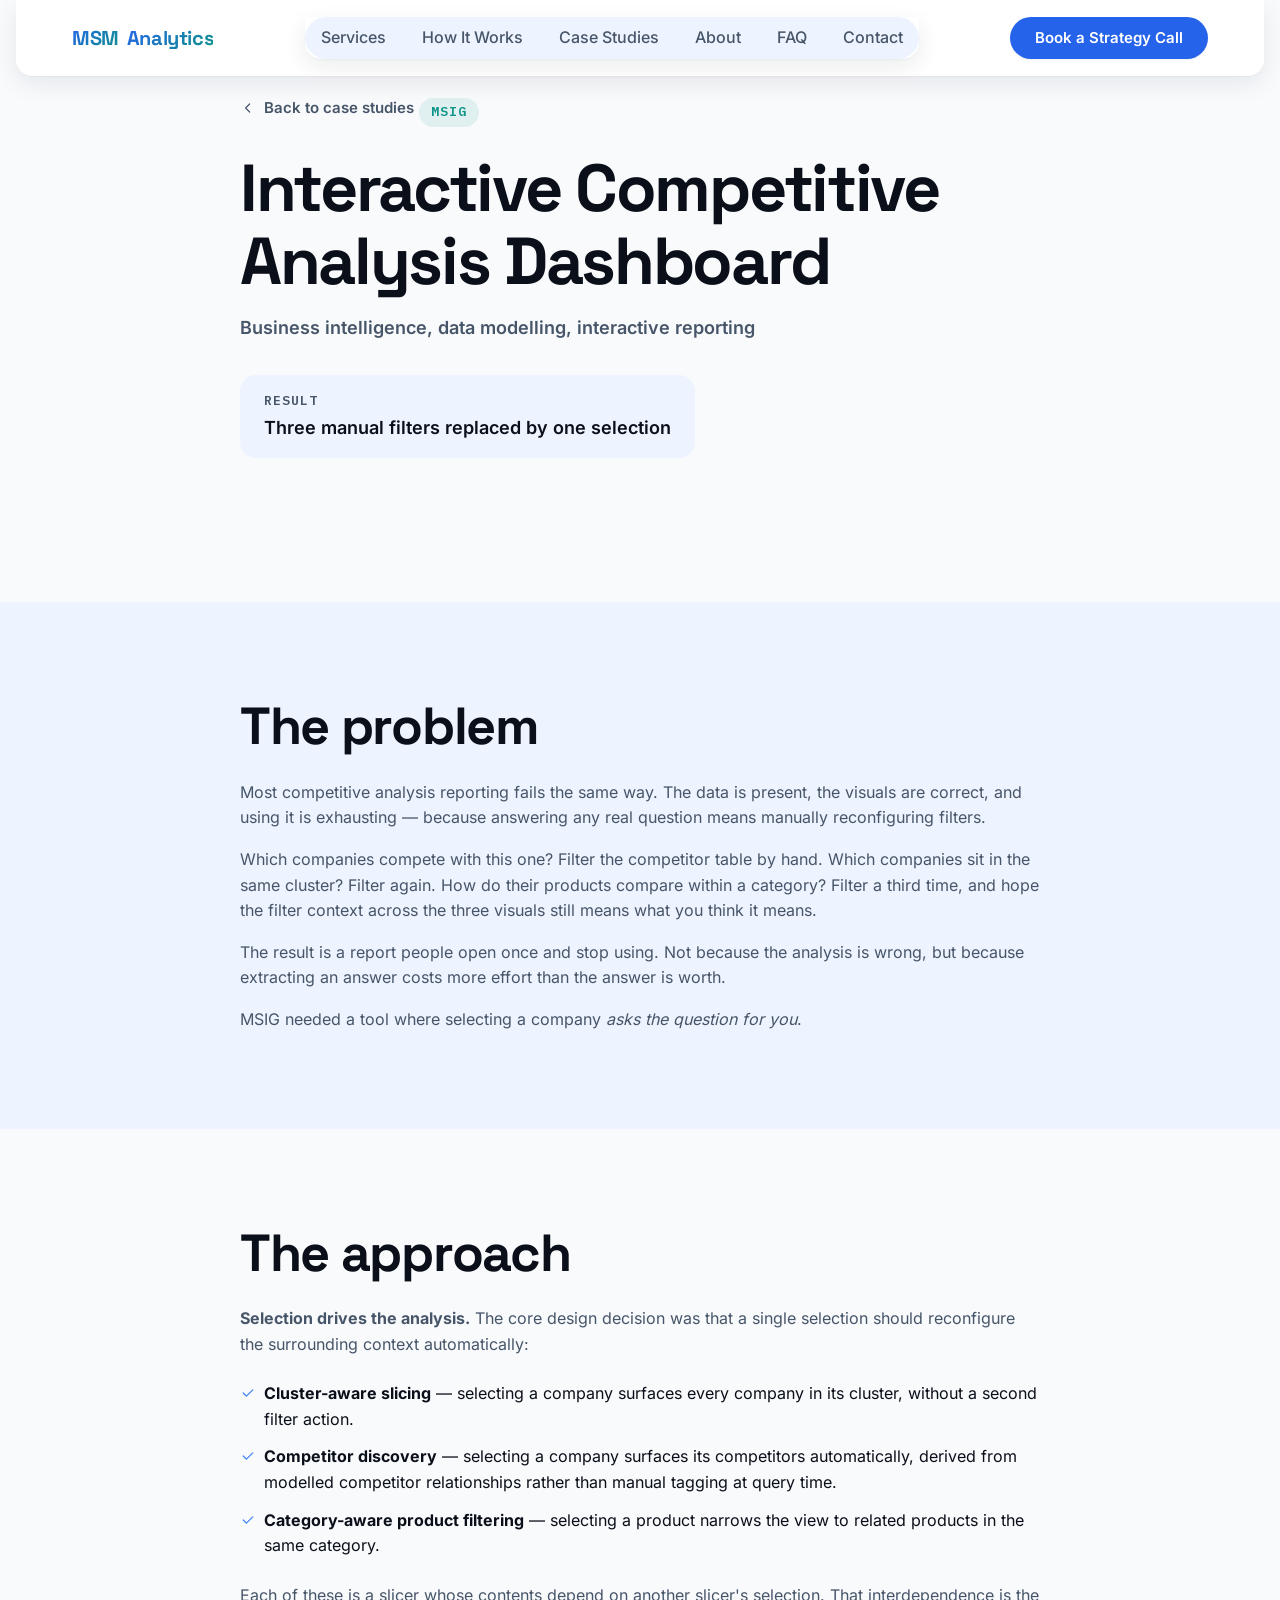
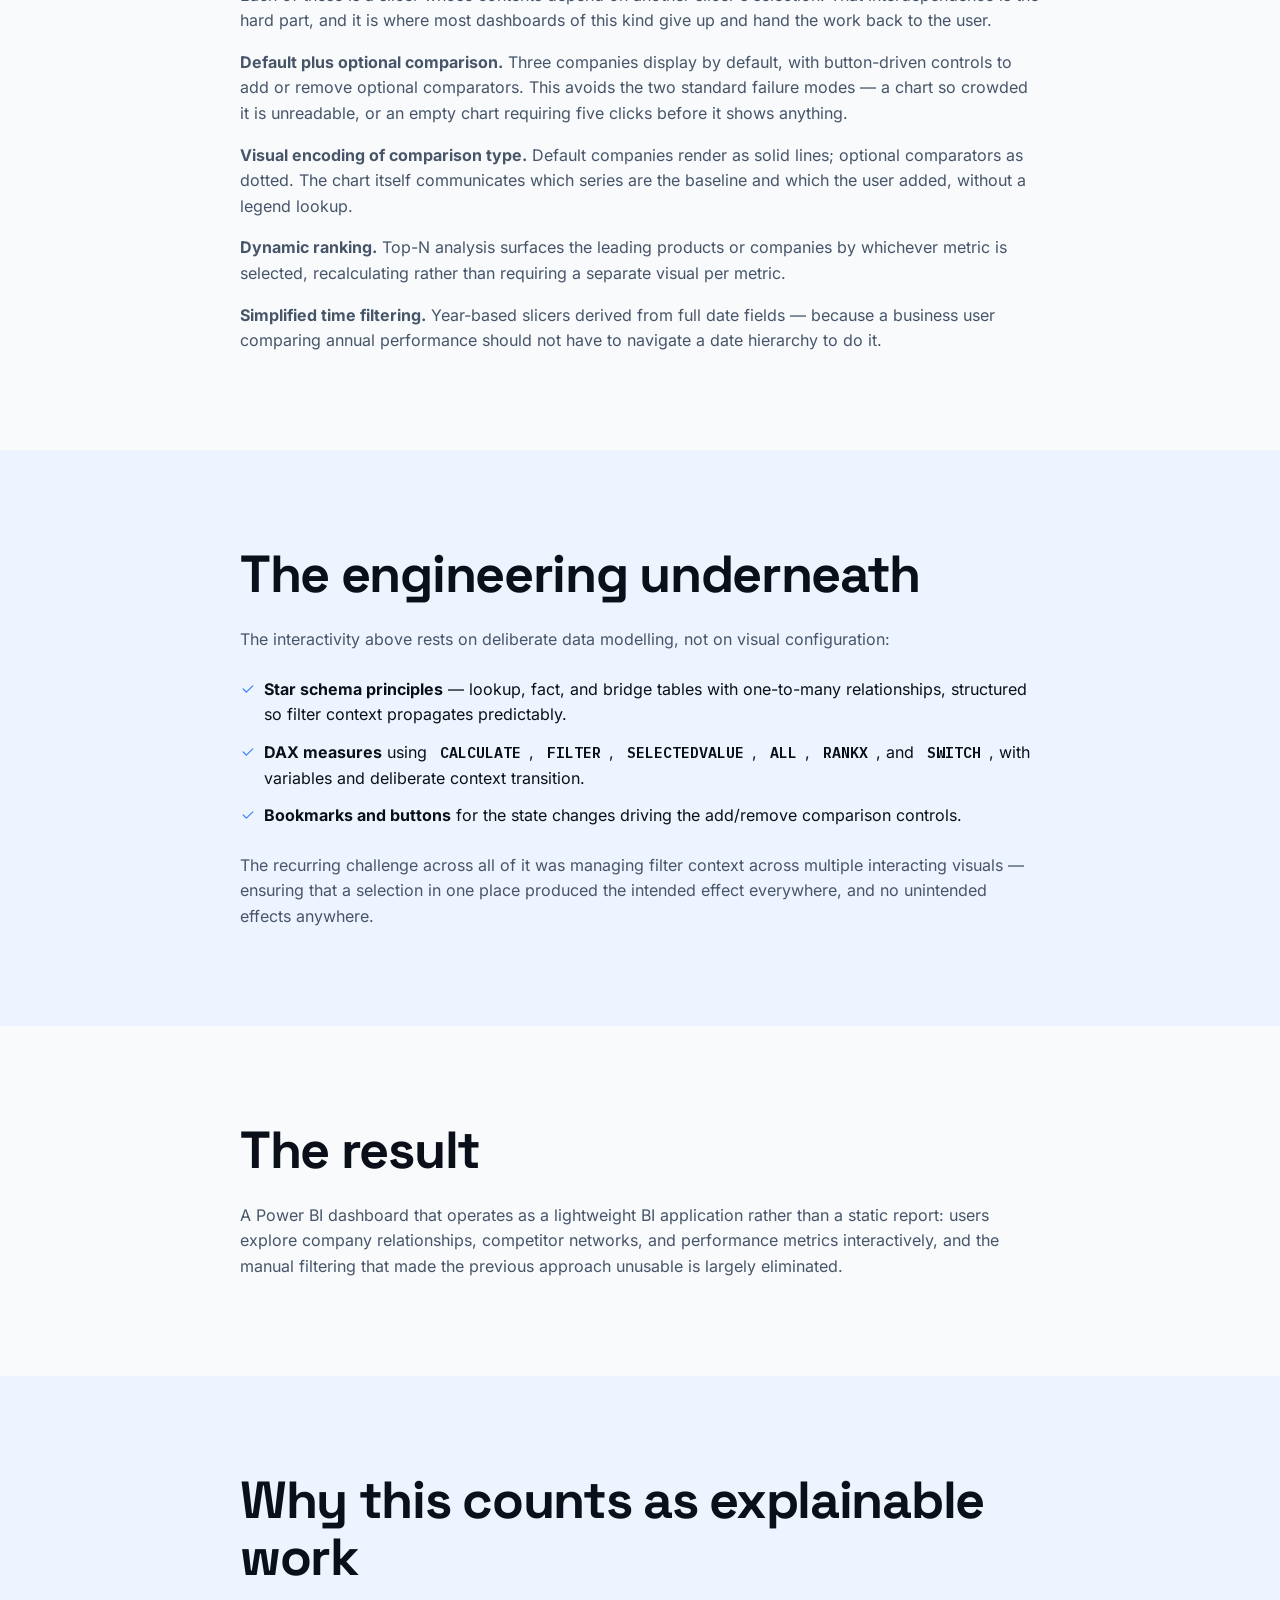
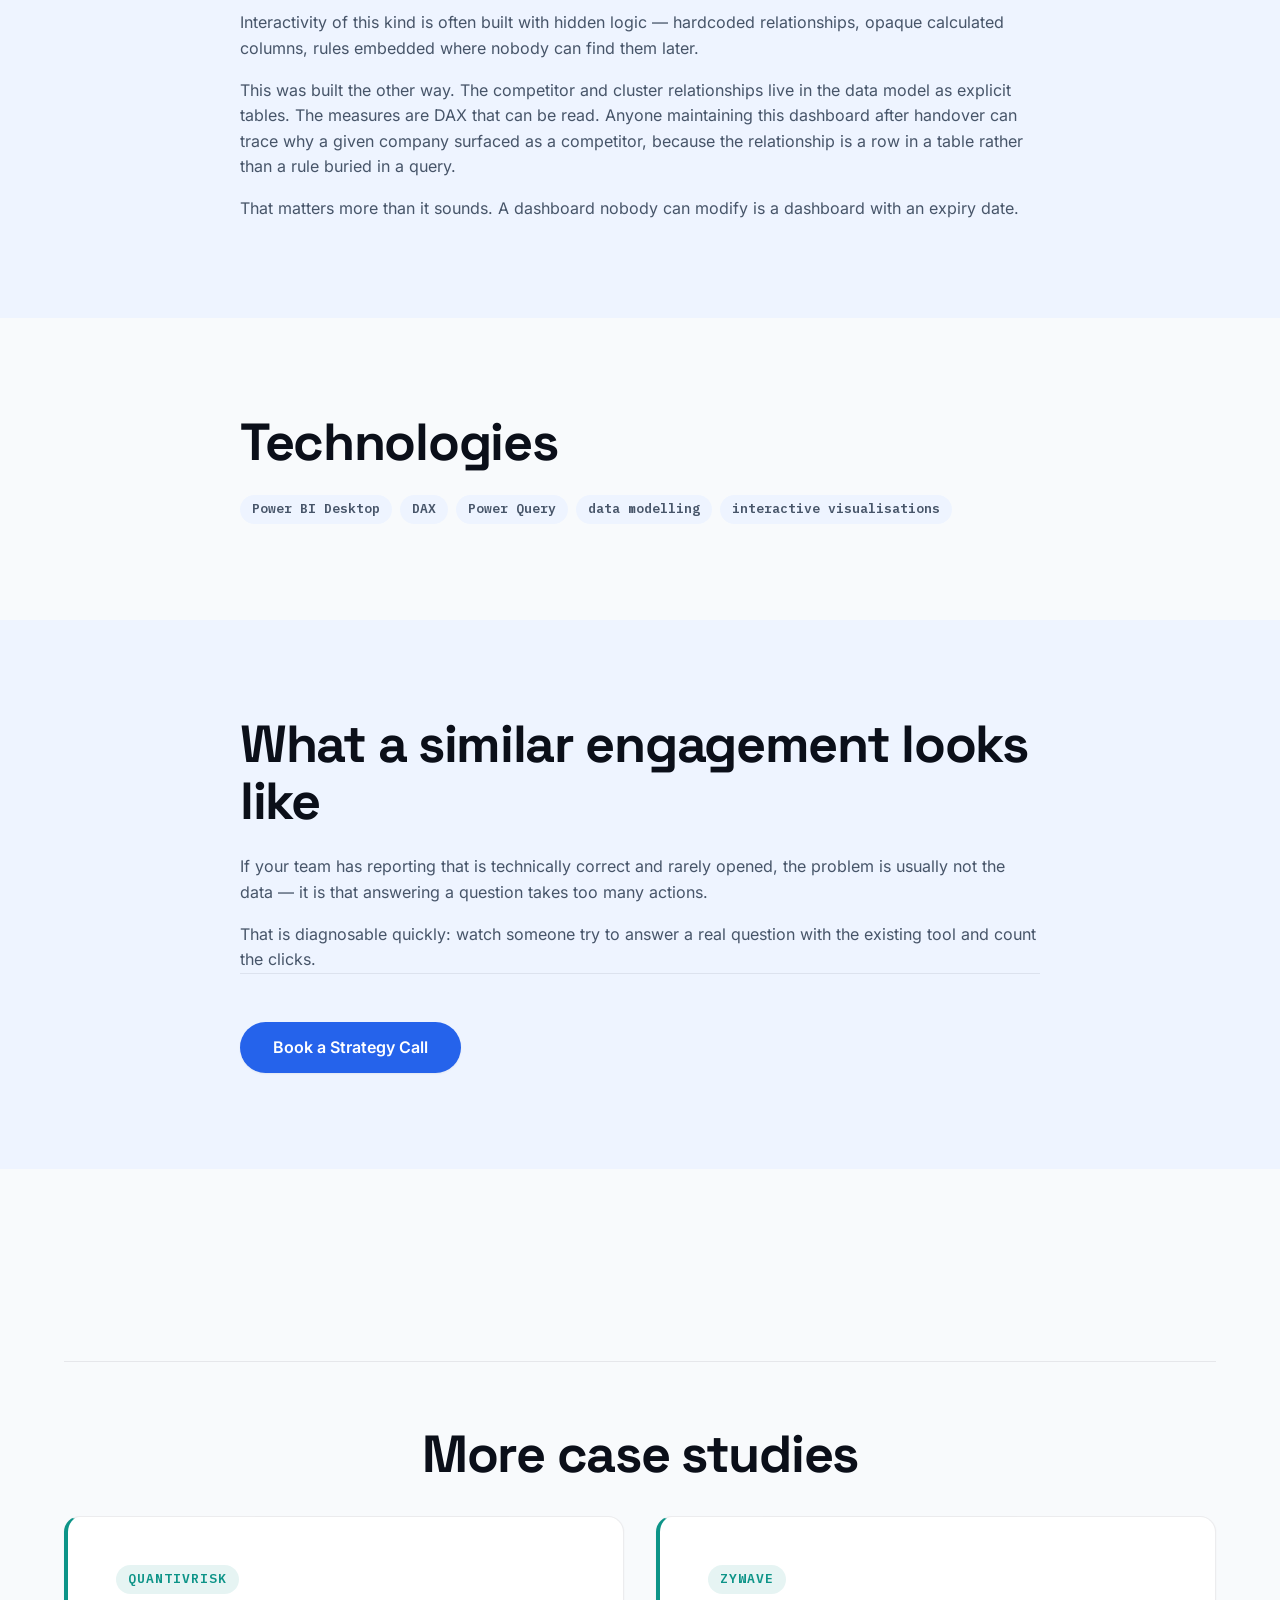
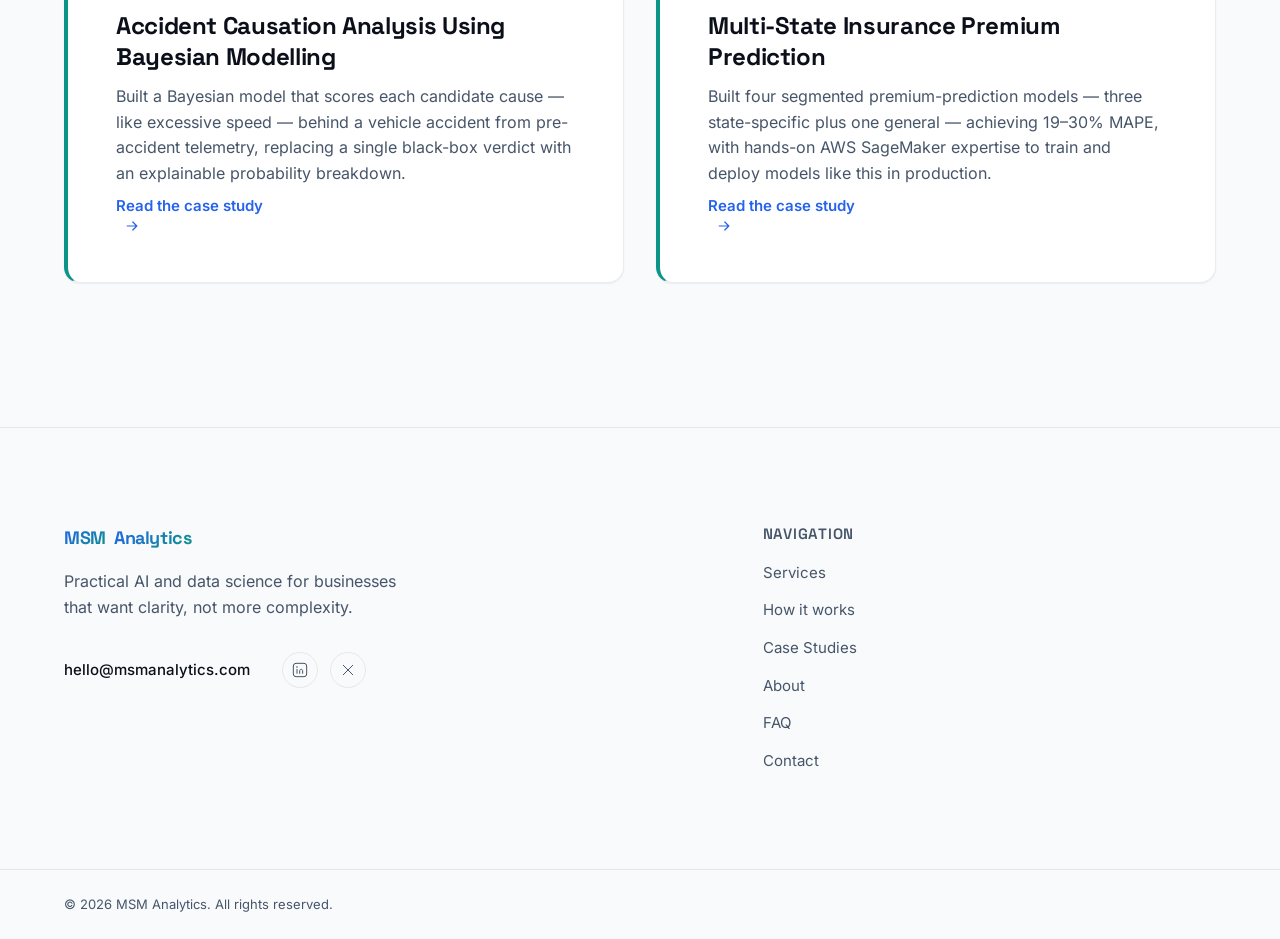
==== commit 5b8891f2: "Sharpen MSIG's Result copy to match the other two case-study headers Result line changed from "A Pow" ====
--- a/case-studies/msig-competitive-analysis-dashboard.html
+++ b/case-studies/msig-competitive-analysis-dashboard.html
@@ -106,7 +106,7 @@
 
           <div class="case-study__result">
             <span class="case-study__result-label">Result</span>
-            <p class="case-study__result-value">A Power BI dashboard that behaves like an application, not a report</p>
+            <p class="case-study__result-value">Three manual filters replaced by one selection</p>
           </div>
         </div>
       </div>
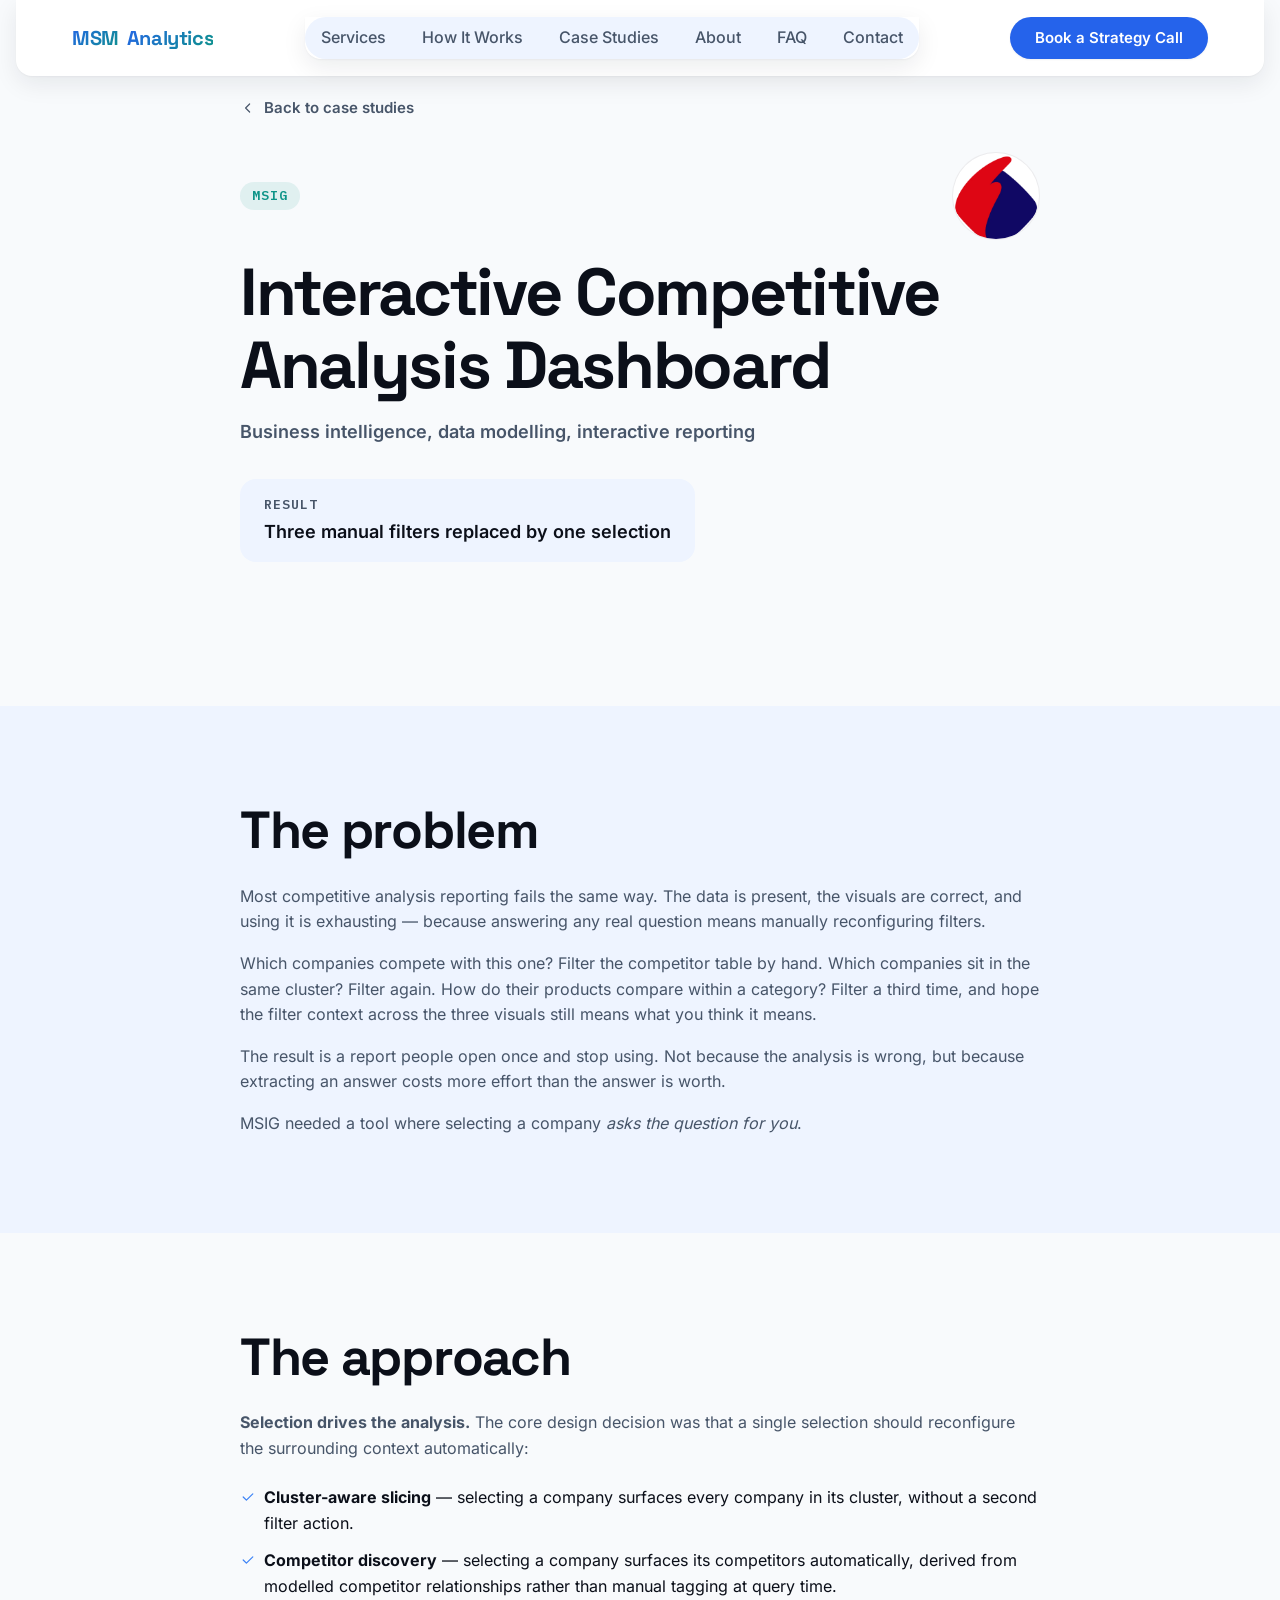
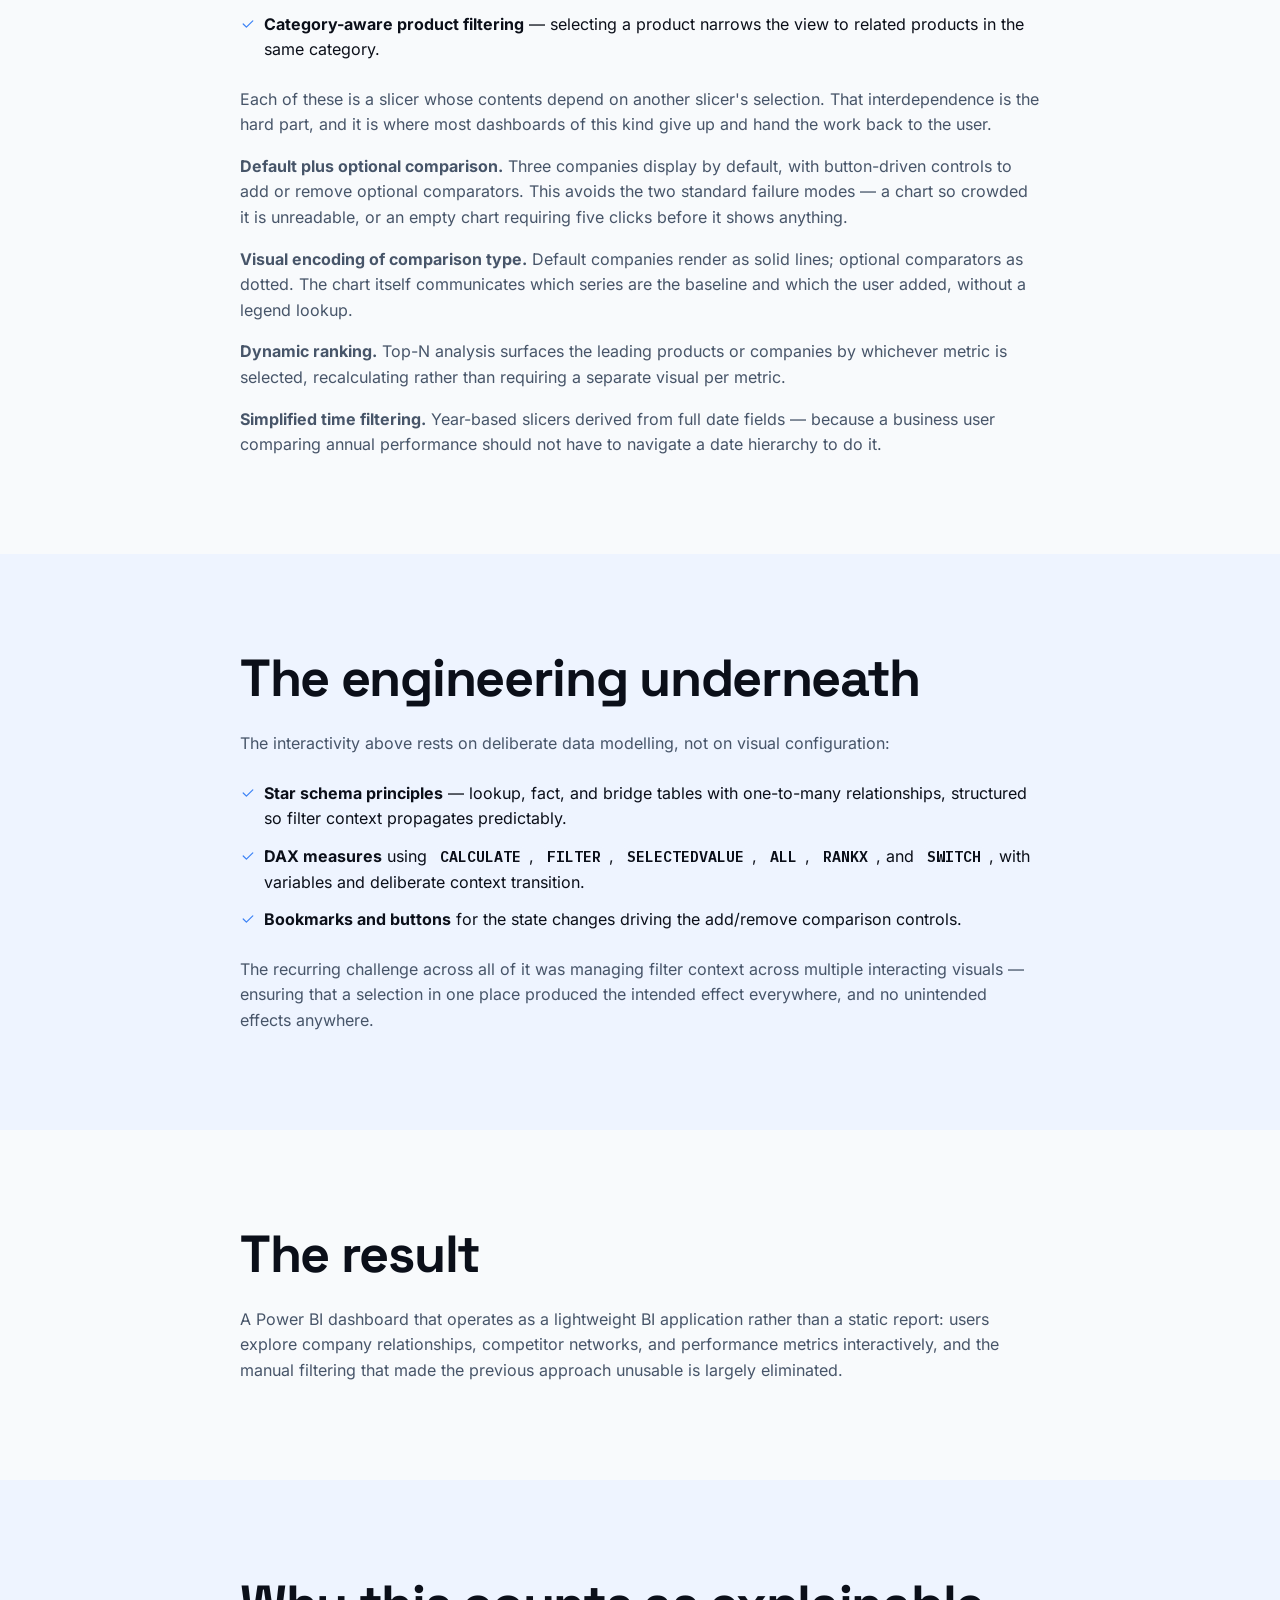
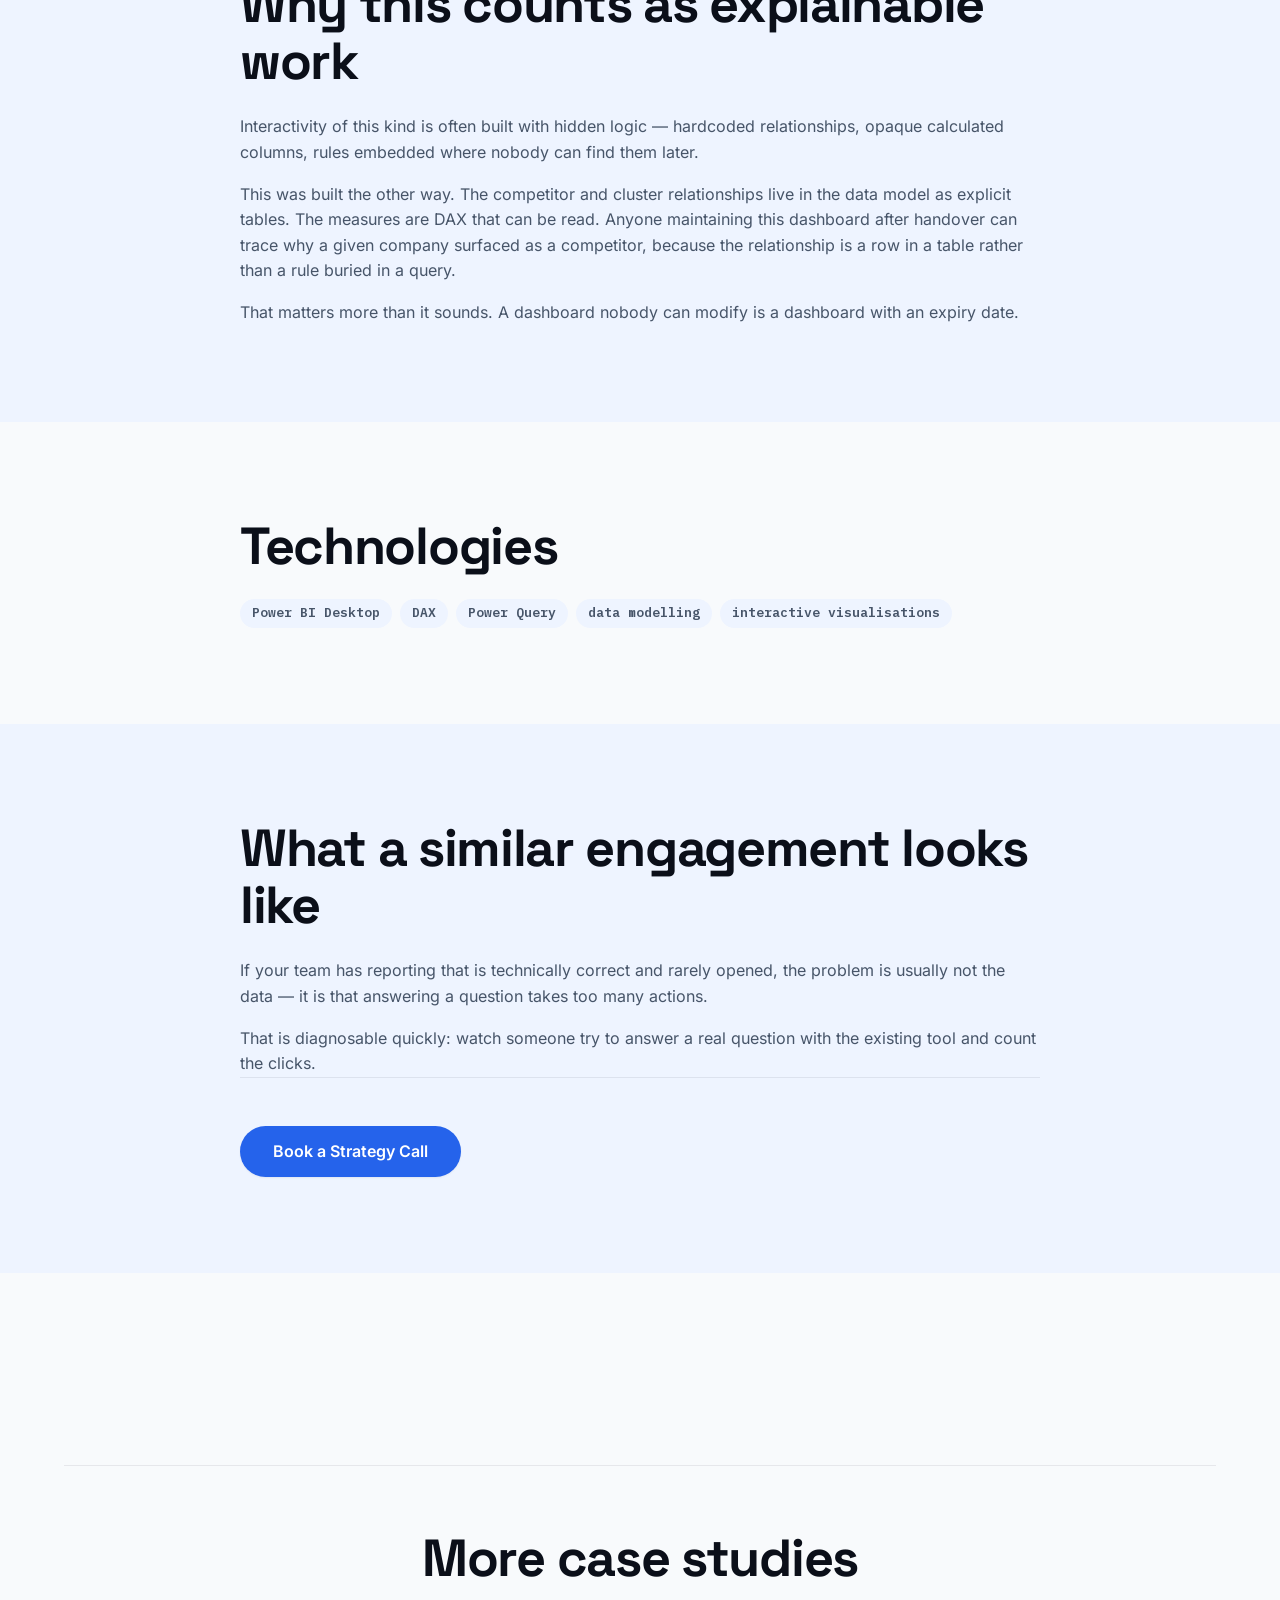
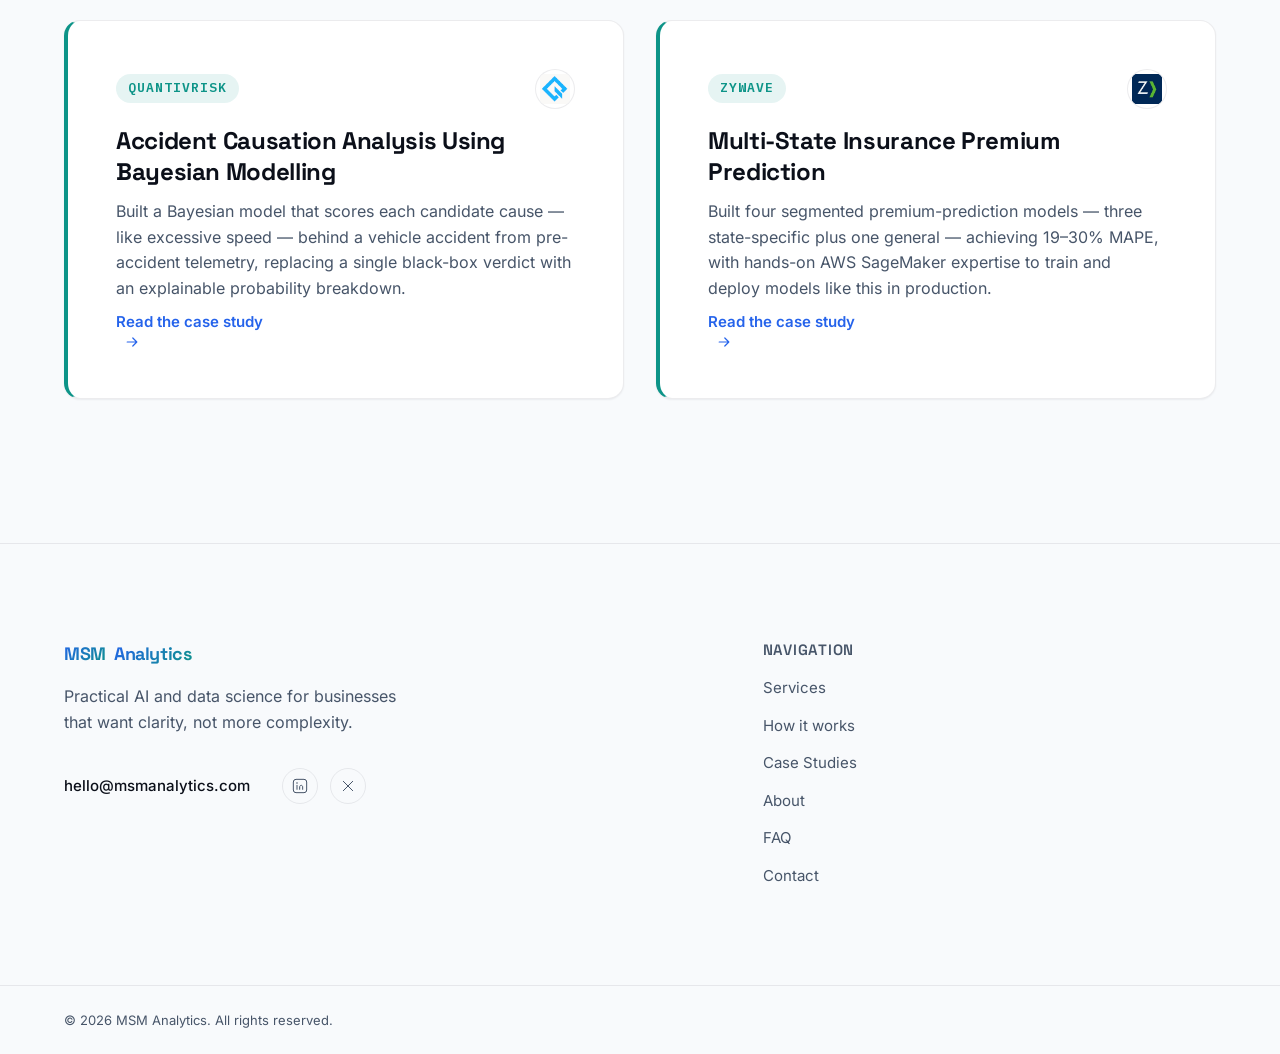
==== commit e2c7cd50: "Add client logo chips to case-study cards and detail-page headers Option C from the placement propos" ====
--- a/case-studies/msig-competitive-analysis-dashboard.html
+++ b/case-studies/msig-competitive-analysis-dashboard.html
@@ -99,7 +99,12 @@
             Back to case studies
           </a>
 
-          <span class="card--work__client">MSIG</span>
+          <div class="card--work__header">
+            <span class="card--work__client">MSIG</span>
+            <span class="client-logo-chip client-logo-chip--lg client-logo-chip--crop">
+              <img src="../assets/logos/msig.webp" width="500" height="760" alt="MSIG logo">
+            </span>
+          </div>
 
           <h1>Interactive Competitive Analysis Dashboard</h1>
           <p class="case-study__discipline">Business intelligence, data modelling, interactive reporting</p>
@@ -261,7 +266,12 @@
           <div class="grid-2 reveal-group">
 
             <article class="card card--work reveal">
-              <span class="card--work__client">QuantivRisk</span>
+              <div class="card--work__header">
+                <span class="card--work__client">QuantivRisk</span>
+                <span class="client-logo-chip">
+                  <img src="../assets/logos/quantivrisk.jpg" width="200" height="200" alt="QuantivRisk logo">
+                </span>
+              </div>
               <h3>Accident Causation Analysis Using Bayesian Modelling</h3>
               <p>Built a Bayesian model that scores each candidate cause — like excessive speed — behind a vehicle accident from pre-accident telemetry, replacing a single black-box verdict with an explainable probability breakdown.</p>
               <a href="quantivrisk-accident-causation-analysis.html" class="case-study__link">
@@ -271,7 +281,12 @@
             </article>
 
             <article class="card card--work reveal">
-              <span class="card--work__client">Zywave</span>
+              <div class="card--work__header">
+                <span class="card--work__client">Zywave</span>
+                <span class="client-logo-chip">
+                  <img src="../assets/logos/zywave.jpg" width="100" height="100" alt="Zywave logo">
+                </span>
+              </div>
               <h3>Multi-State Insurance Premium Prediction</h3>
               <p>Built four segmented premium-prediction models — three state-specific plus one general — achieving 19–30% MAPE, with hands-on AWS SageMaker expertise to train and deploy models like this in production.</p>
               <a href="zywave-multi-state-premium-prediction.html" class="case-study__link">
--- a/css/style.css
+++ b/css/style.css
@@ -1305,6 +1305,73 @@
   border-radius: var(--radius-pill);
 }
 
+/* Tag + logo chip, same row — used on the homepage case-study cards and
+   reused verbatim (just the --lg chip modifier) on the three detail-page
+   headers. The tag keeps its current margin-bottom when it isn't in this
+   wrapper (e.g. nowhere yet, but the rule stays generic); inside the
+   wrapper that spacing job moves to the wrapper itself. */
+.card--work__header {
+  display: flex;
+  align-items: center;
+  justify-content: space-between;
+  gap: var(--space-3);
+  margin-bottom: var(--space-4);
+}
+
+.card--work__header .card--work__client {
+  margin-bottom: 0;
+}
+
+/* Client logo chip — a neutral white circle every logo sits inside,
+   regardless of what each source file actually is. That's the whole
+   point: MSIG's asset is genuinely transparent, QuantivRisk's JPEG has
+   a baked near-white background, Zywave's JPEG has a baked dark-navy
+   background - three different source treatments that would otherwise
+   render as three different *kinds* of image next to each other. The
+   chip's own background + border normalizes all three into one frame
+   without touching any of the source files. */
+.client-logo-chip {
+  display: flex;
+  align-items: center;
+  justify-content: center;
+  flex-shrink: 0;
+  width: var(--client-logo-chip-size);
+  height: var(--client-logo-chip-size);
+  border-radius: var(--radius-pill);
+  background-color: var(--color-surface);
+  border: 1px solid var(--color-border);
+  overflow: hidden;
+}
+
+.client-logo-chip img {
+  width: 100%;
+  height: 100%;
+  object-fit: contain;
+  padding: var(--space-1);
+}
+
+.client-logo-chip--lg {
+  width: var(--client-logo-chip-size-lg);
+  height: var(--client-logo-chip-size-lg);
+}
+
+.client-logo-chip--lg img {
+  padding: var(--space-2);
+}
+
+/* MSIG only — its source file is a portrait mark+wordmark lockup, not
+   a square icon like the other two, and matching it to their optical
+   weight means showing just the mark. Cropped live via object-fit; the
+   source file itself is never touched. Fills the chip edge-to-edge
+   (no padding) since it's being cropped, not letterboxed like the
+   other two. Declared after --lg on purpose so this padding: 0 wins
+   over --lg's padding for MSIG's large header variant too. */
+.client-logo-chip--crop img {
+  object-fit: cover;
+  object-position: top;
+  padding: 0;
+}
+
 .card--work h3 {
   margin-bottom: var(--space-3);
   /* Same fixed-line-count reservation as .benefits .card h3 — keeps the
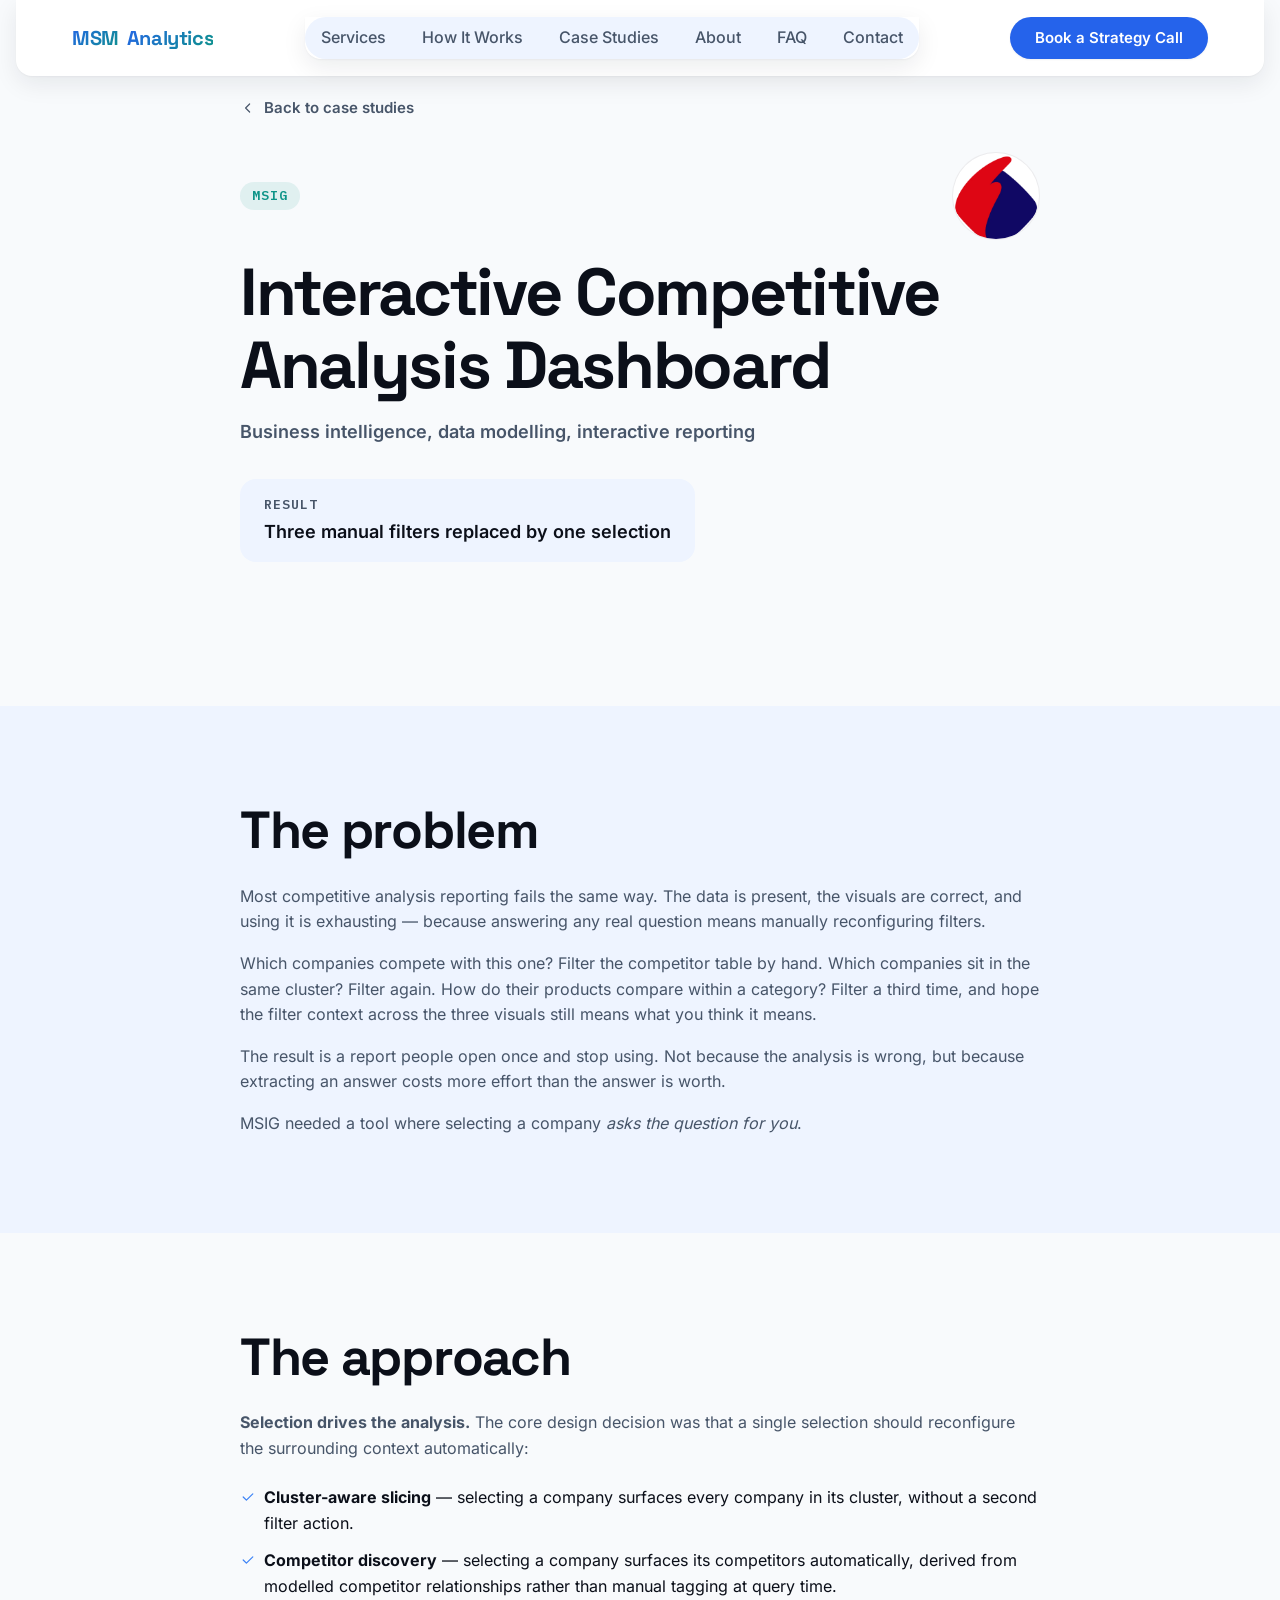
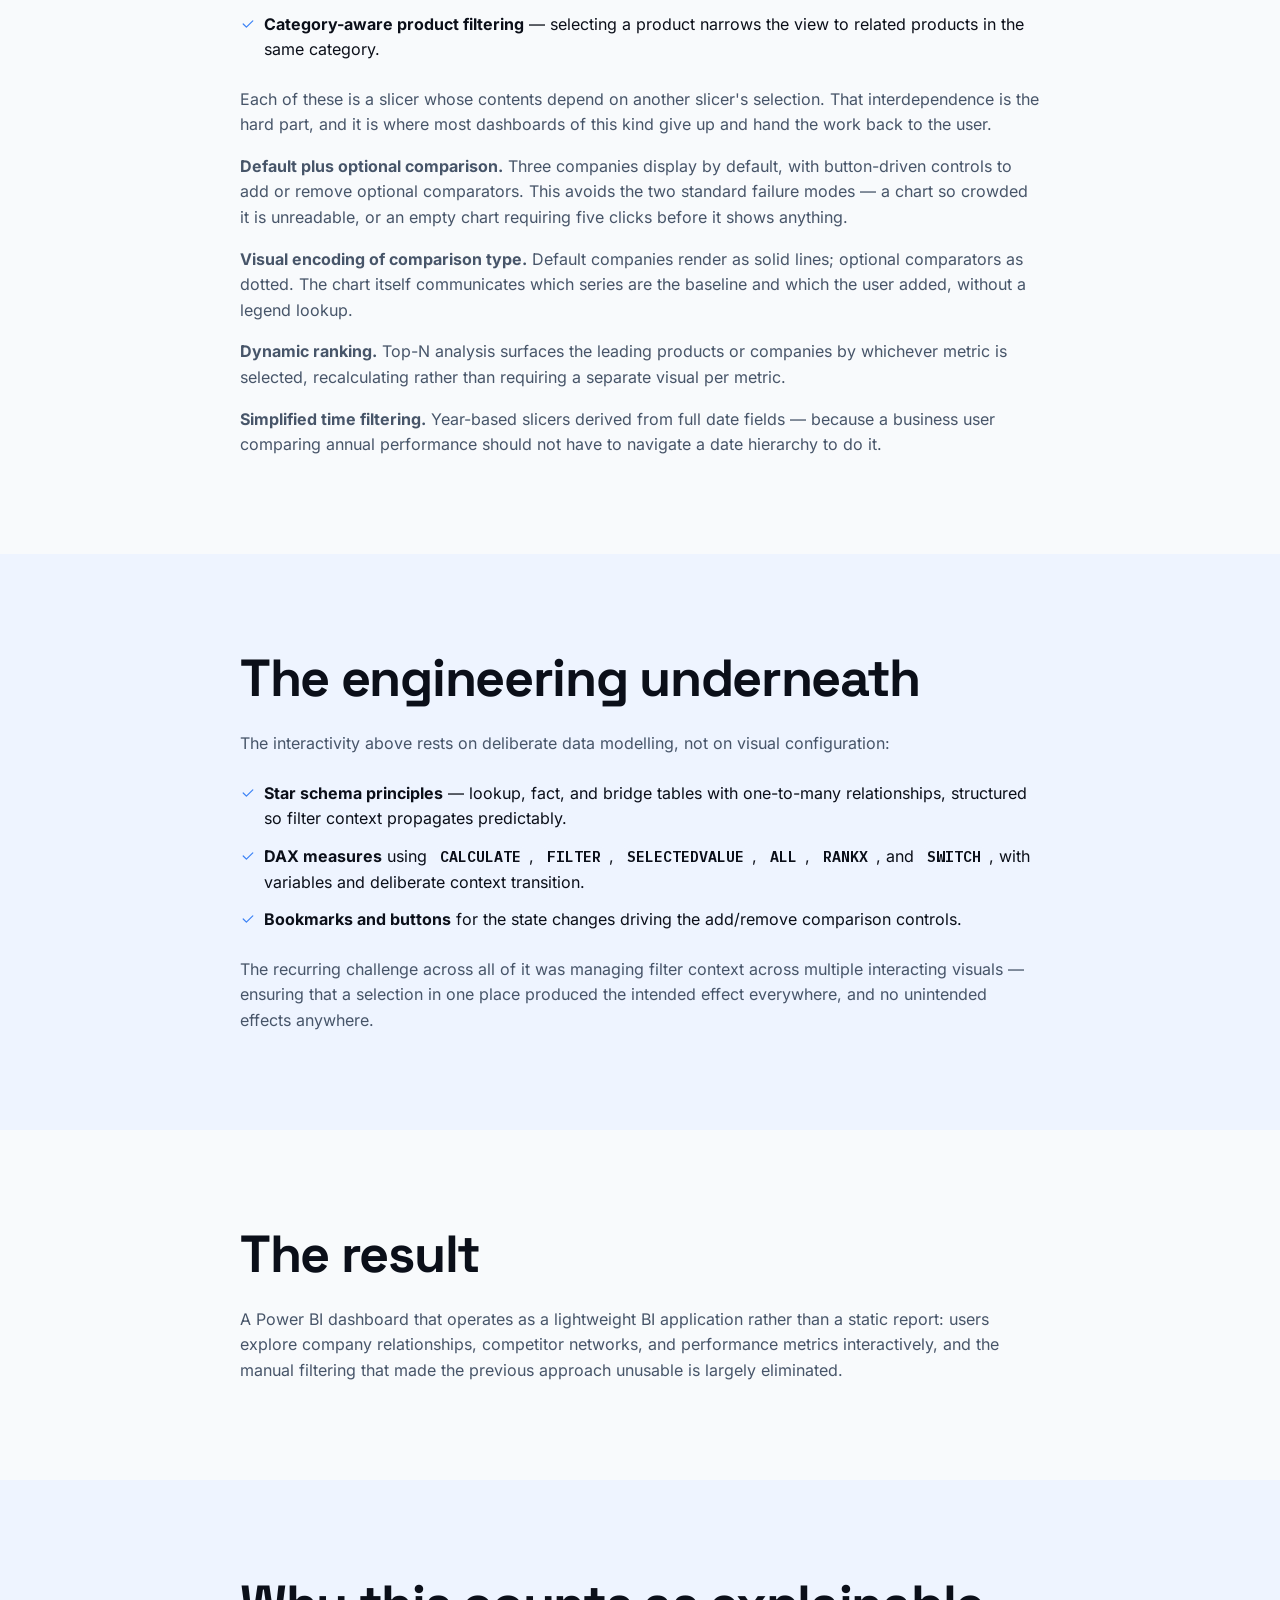
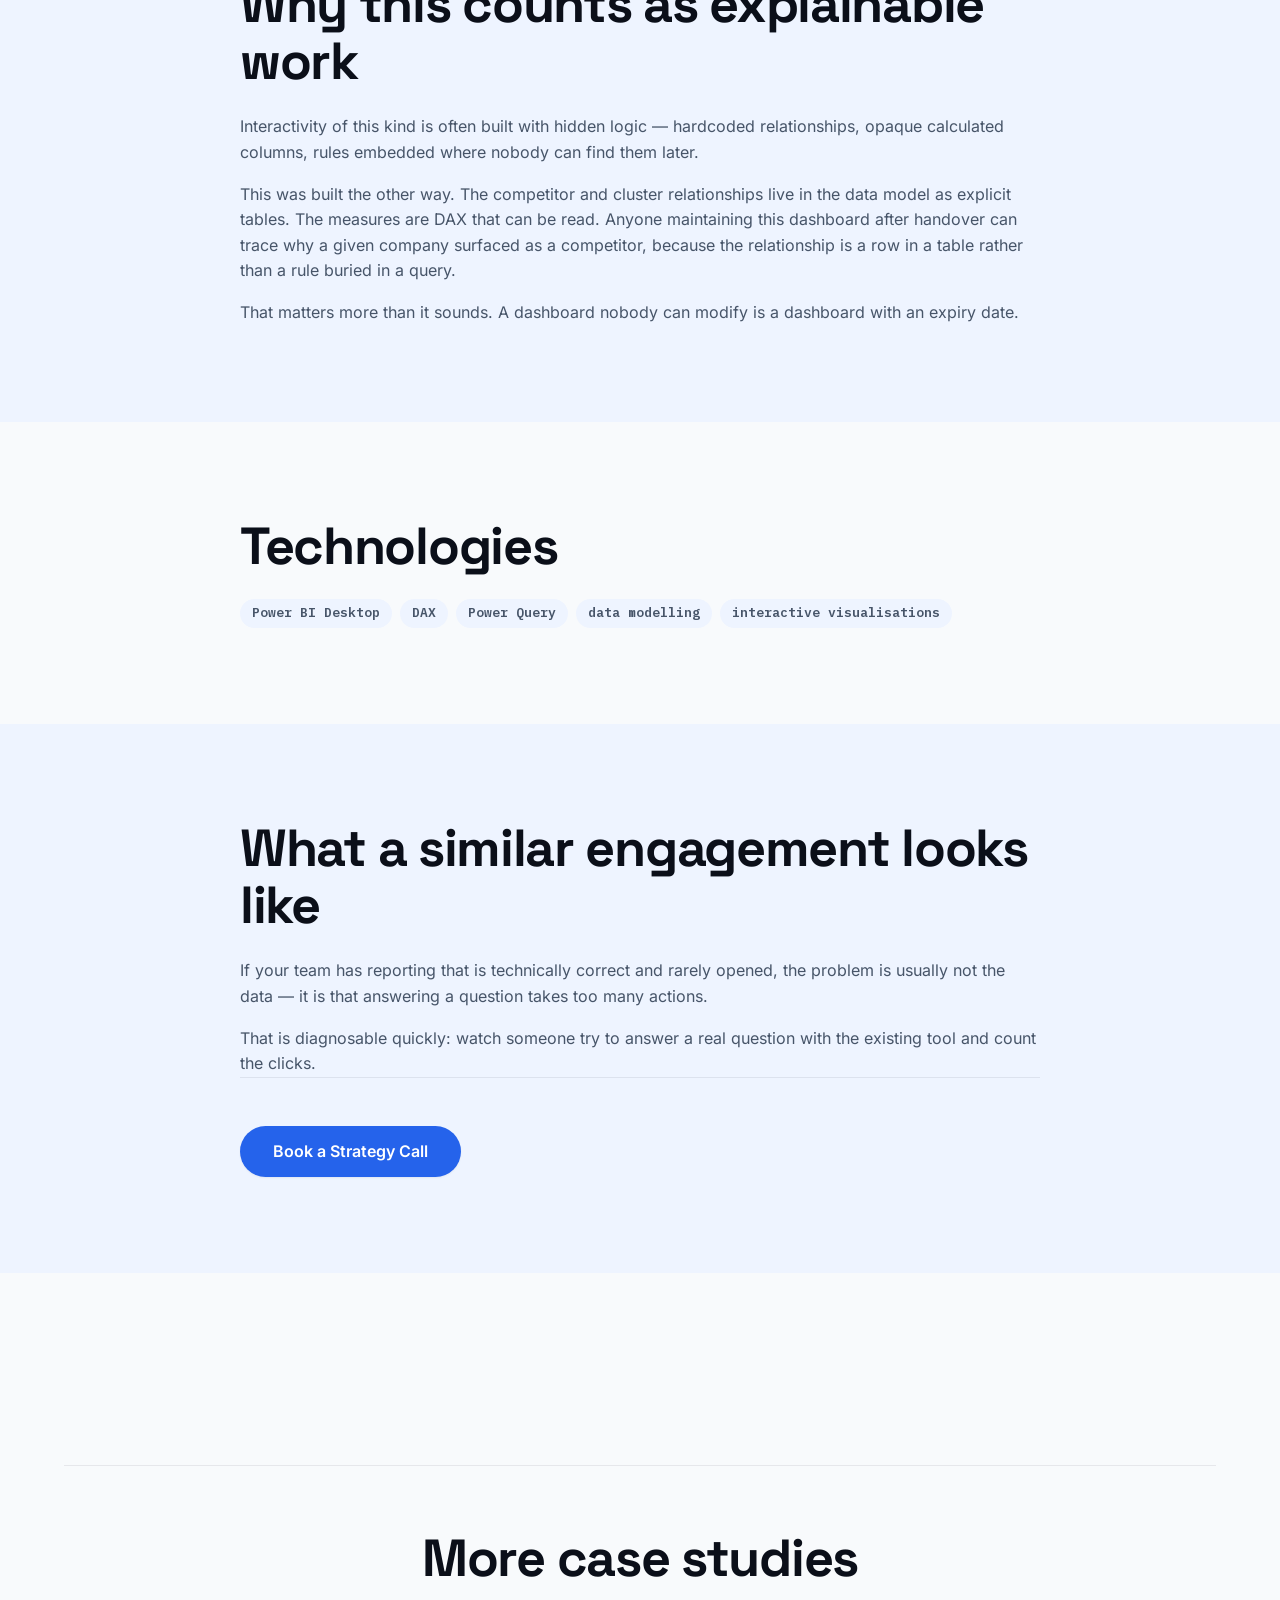
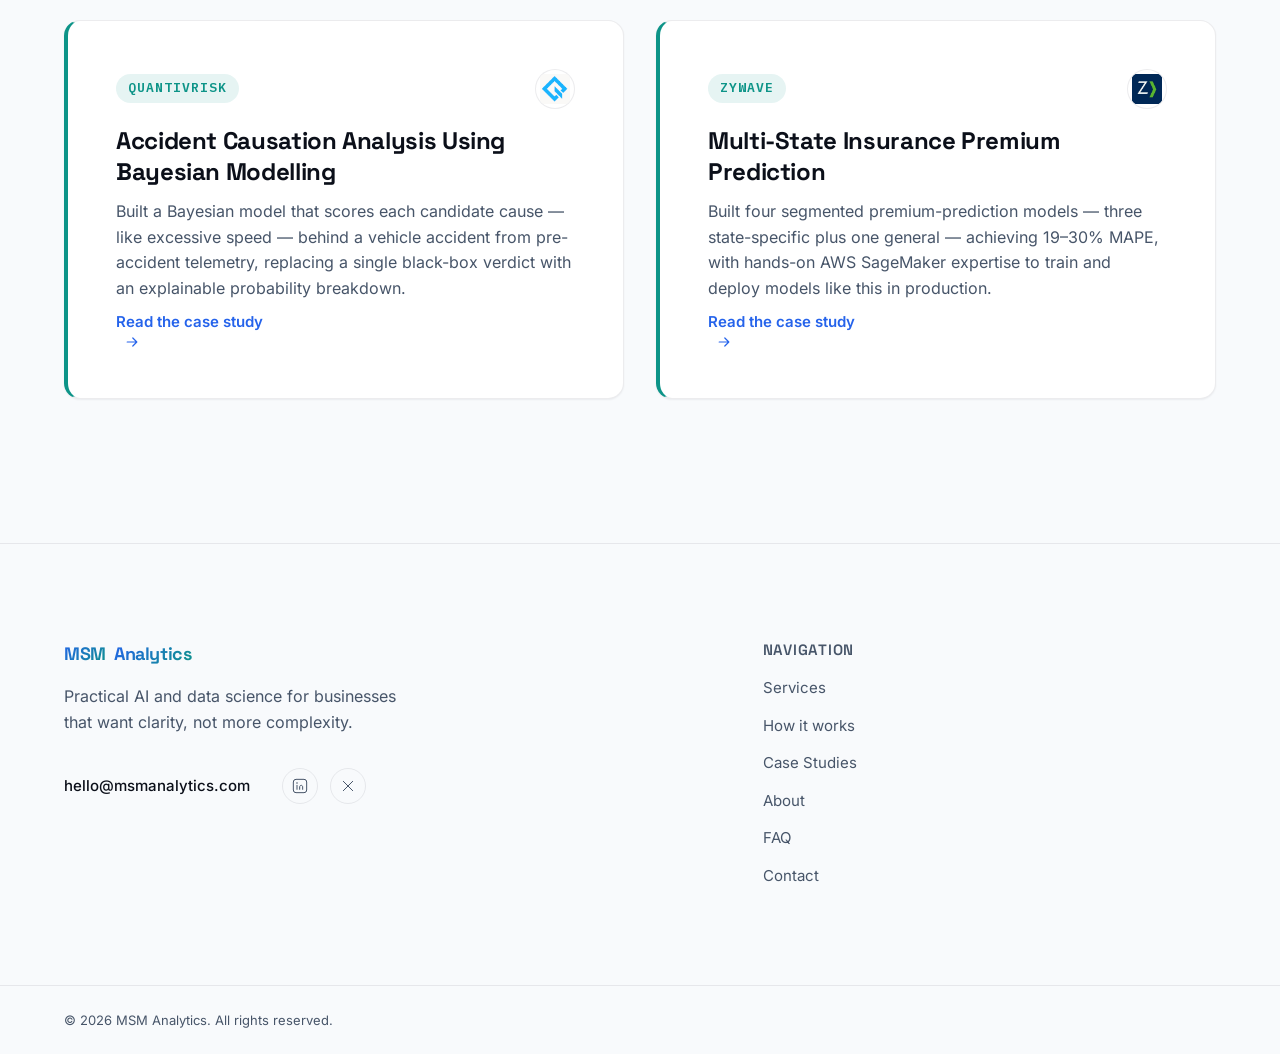
==== commit c71867bb: "Replace Zywave's logo with a sharper source, document the logo-chip component Zywave's original asse" ====
--- a/case-studies/msig-competitive-analysis-dashboard.html
+++ b/case-studies/msig-competitive-analysis-dashboard.html
@@ -284,7 +284,7 @@
               <div class="card--work__header">
                 <span class="card--work__client">Zywave</span>
                 <span class="client-logo-chip">
-                  <img src="../assets/logos/zywave.jpg" width="100" height="100" alt="Zywave logo">
+                  <img src="../assets/logos/zywave.jpg" width="200" height="200" alt="Zywave logo">
                 </span>
               </div>
               <h3>Multi-State Insurance Premium Prediction</h3>
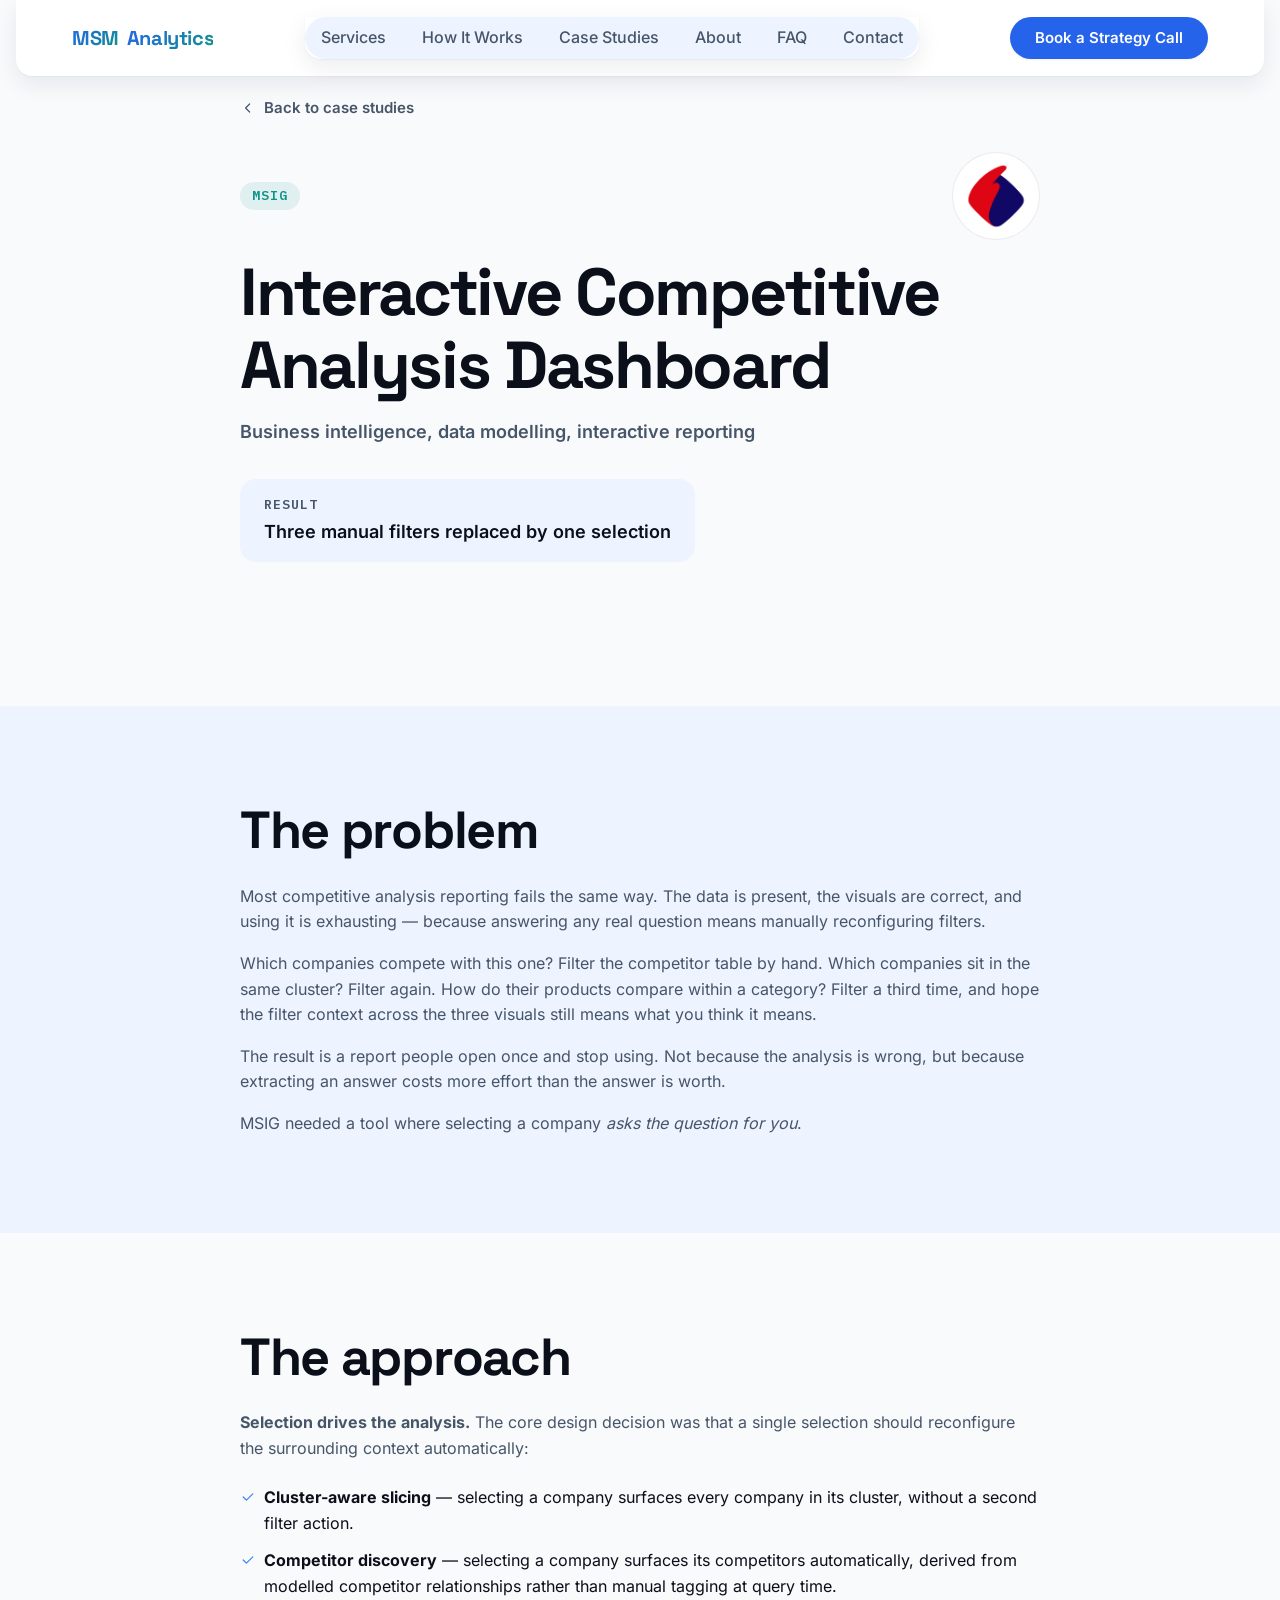
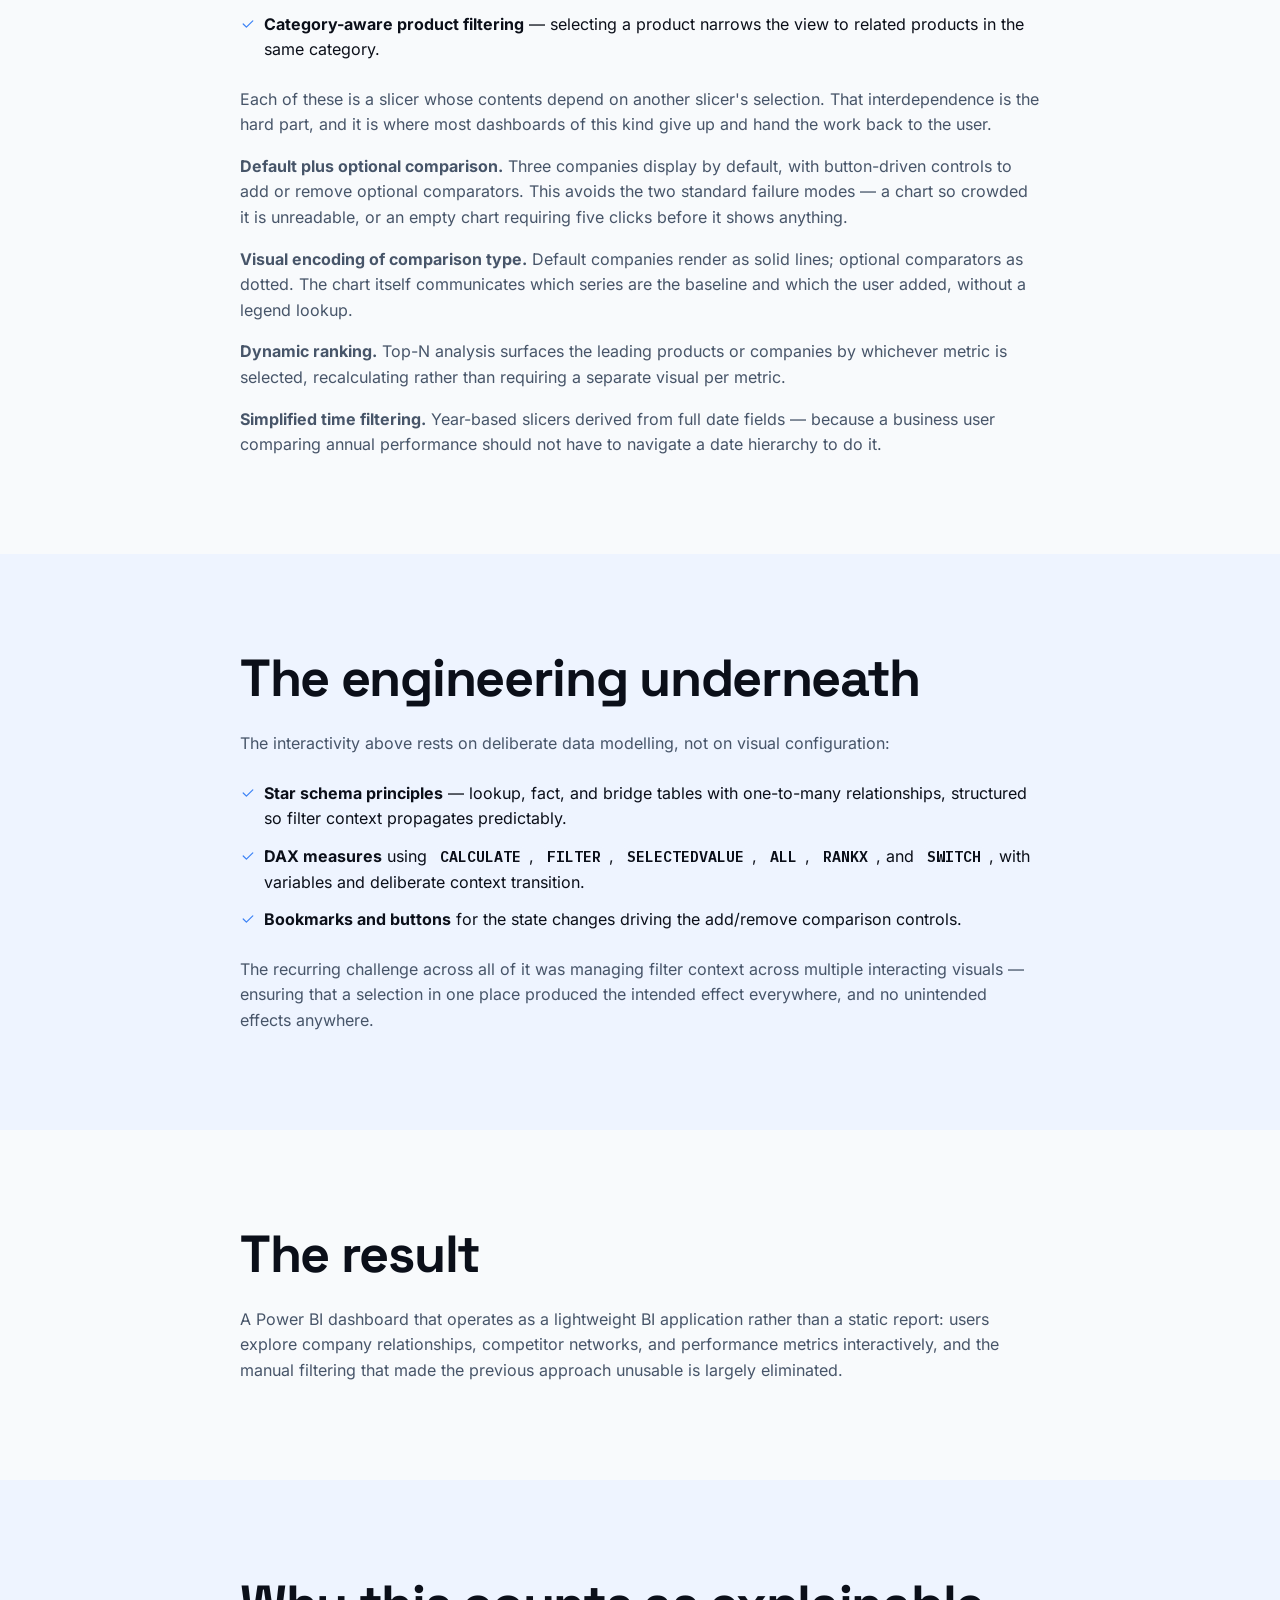
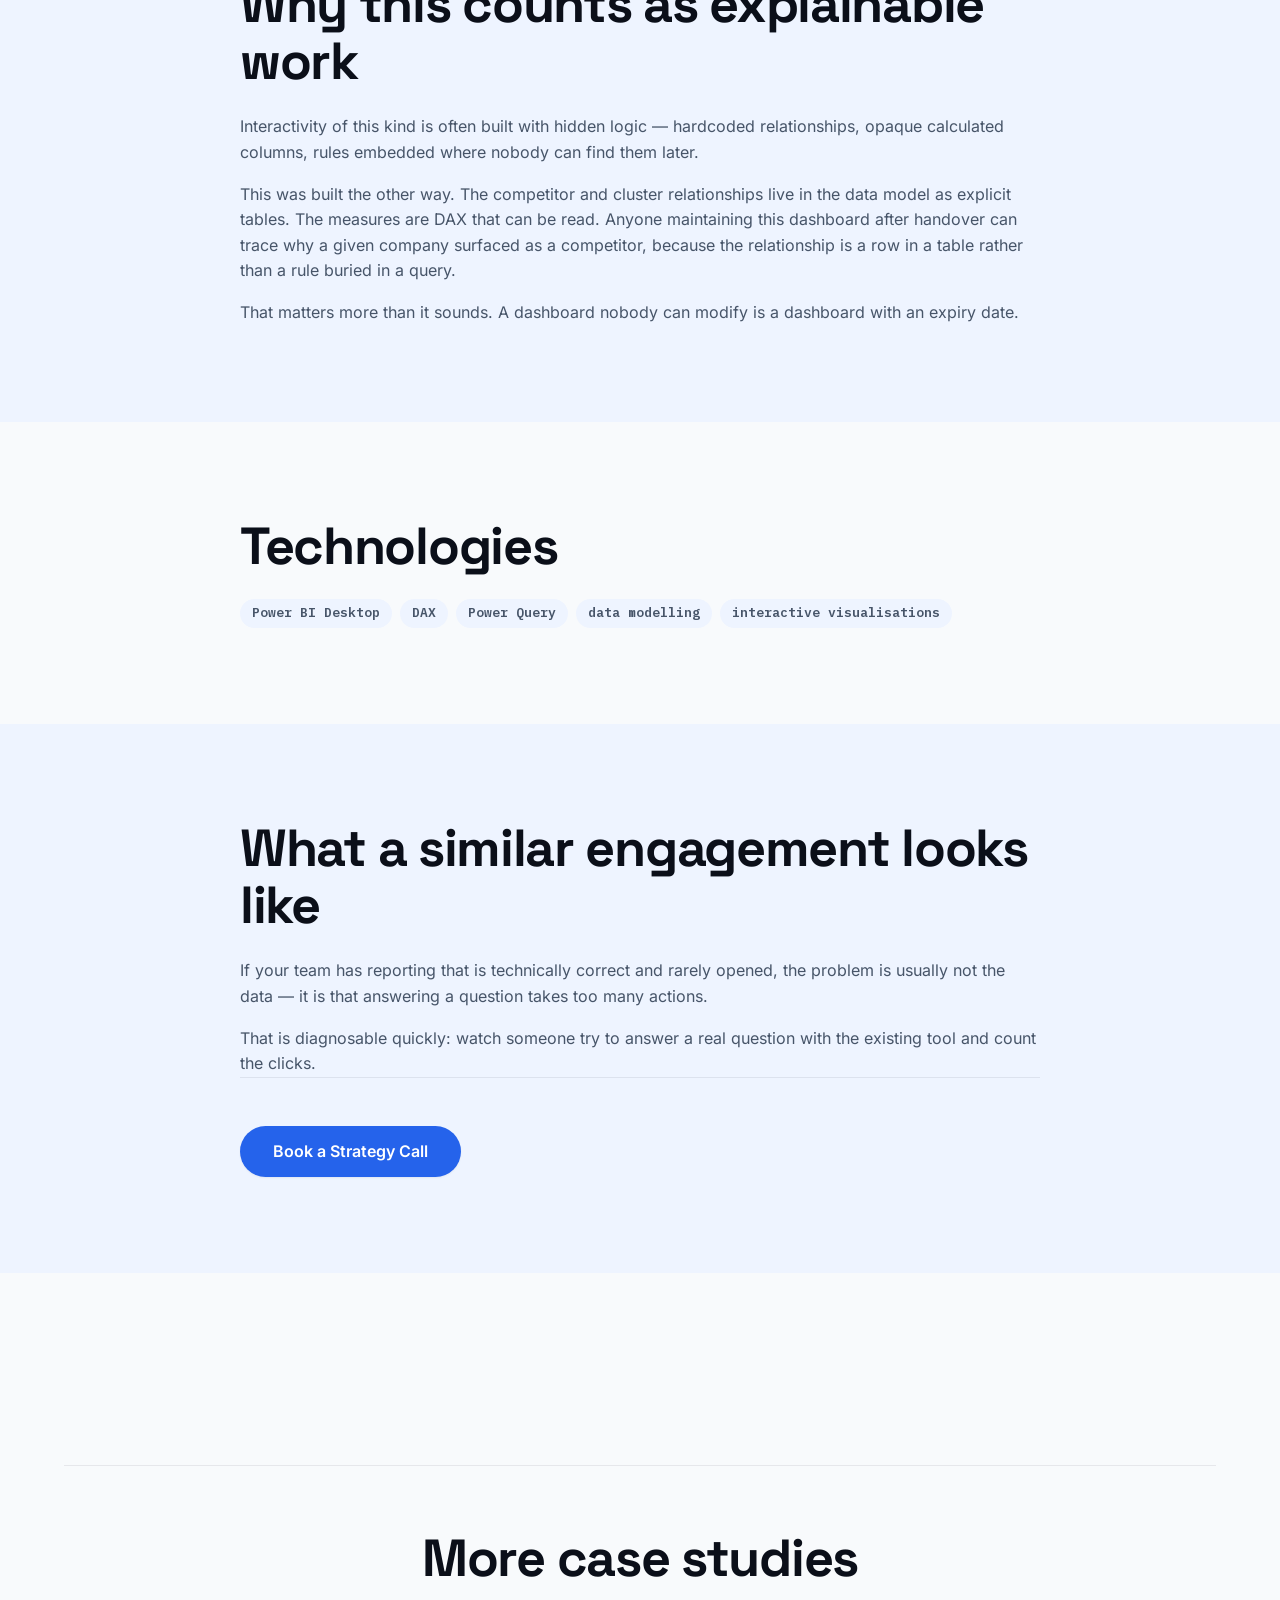
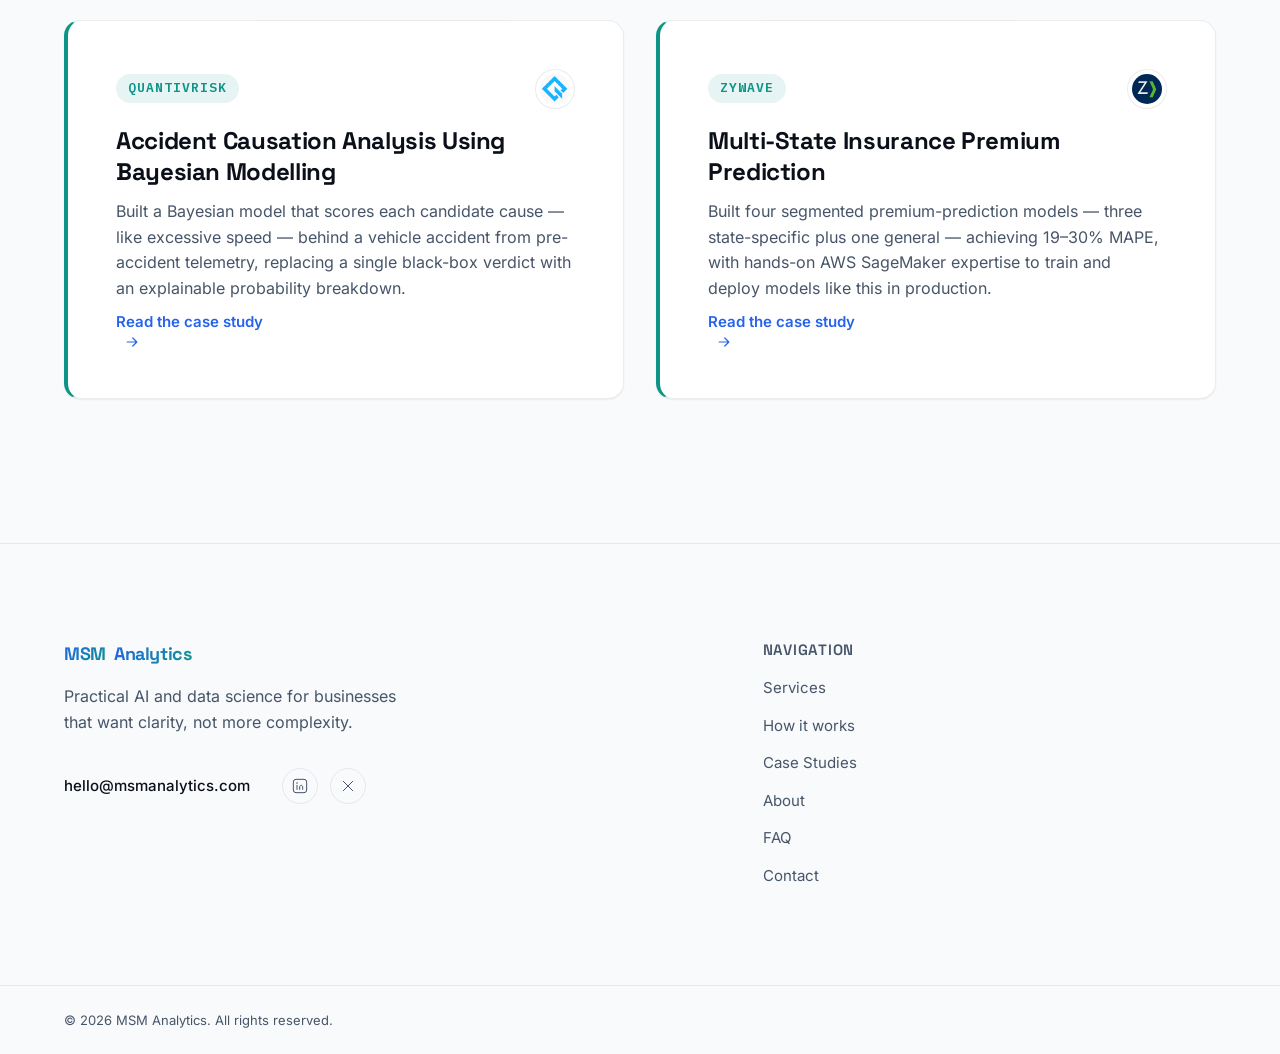
==== commit 0563a993: "Fix client-logo-chip: WebKit clip bypass on Zywave, MSIG padding inconsistency Zywave was rendering " ====
--- a/case-studies/msig-competitive-analysis-dashboard.html
+++ b/case-studies/msig-competitive-analysis-dashboard.html
@@ -101,8 +101,8 @@
 
           <div class="card--work__header">
             <span class="card--work__client">MSIG</span>
-            <span class="client-logo-chip client-logo-chip--lg client-logo-chip--crop">
-              <img src="../assets/logos/msig.webp" width="500" height="760" alt="MSIG logo">
+            <span class="client-logo-chip client-logo-chip--lg">
+              <img src="../assets/logos/msig-mark.png" width="600" height="600" alt="MSIG logo">
             </span>
           </div>
 
--- a/css/style.css
+++ b/css/style.css
@@ -1329,7 +1329,25 @@
    background - three different source treatments that would otherwise
    render as three different *kinds* of image next to each other. The
    chip's own background + border normalizes all three into one frame
-   without touching any of the source files. */
+   without touching any of the source files.
+
+   MSIG's chip specifically uses assets/logos/msig-mark.png, a derived
+   asset (not the original msig.webp) — a square crop of just the
+   diamond mark, pixel-measured from the original portrait mark+wordmark
+   lockup (diamond bbox: x 12-488, y 20-544 of the 500x760 source) with
+   even margin baked in. object-fit: cover with a live crop was tried
+   first but provably clips ~8% off the diamond's bottom point at any
+   padding great enough to give it the same breathing room the other two
+   chips have (cover always shows the full width of a portrait source in
+   a square box, which forces height to be the cropped dimension); and
+   object-fit: contain on the *original* lockup can't exclude the
+   wordmark at all, since contain never crops anything — the mismatch
+   is in the source's aspect ratio, not something object-fit's keywords
+   can route around. Pre-cropping to a square derived asset means the
+   base rule below (contain + the same padding as everyone else) just
+   works, no MSIG-only object-fit/padding override needed. The original
+   msig.webp is untouched and still used everywhere the full lockup
+   (mark + wordmark) is wanted. */
 .client-logo-chip {
   display: flex;
   align-items: center;
@@ -1348,6 +1366,21 @@
   height: 100%;
   object-fit: contain;
   padding: var(--space-1);
+  /* Redundant clip, not decorative: WebKit was observed painting
+     zywave.jpg (unlike the other two source files) to a compositing
+     layer that skips the parent .client-logo-chip's overflow:hidden
+     clip entirely, rendering it as a full square. Reproduced only in
+     WebKit, only on that one file (byte-identical computed geometry to
+     the working QuantivRisk chip otherwise) — the two JPEGs differ
+     structurally (QuantivRisk carries an embedded ICC profile and 4:4:4
+     chroma sampling; Zywave has neither, at 4:2:0), which is consistent
+     with a known class of WebKit bug where certain image-decode paths
+     bypass an ancestor's clip. Giving the img its own border-radius is
+     the standard defensive fix — it clips regardless of which
+     compositing path WebKit takes, so it isn't relying on the parent's
+     overflow:hidden alone. Verified in WebKit 2336 (Playwright), on
+     the live deployed site, not just in isolation. */
+  border-radius: var(--radius-pill);
 }
 
 .client-logo-chip--lg {
@@ -1357,19 +1390,6 @@
 
 .client-logo-chip--lg img {
   padding: var(--space-2);
-}
-
-/* MSIG only — its source file is a portrait mark+wordmark lockup, not
-   a square icon like the other two, and matching it to their optical
-   weight means showing just the mark. Cropped live via object-fit; the
-   source file itself is never touched. Fills the chip edge-to-edge
-   (no padding) since it's being cropped, not letterboxed like the
-   other two. Declared after --lg on purpose so this padding: 0 wins
-   over --lg's padding for MSIG's large header variant too. */
-.client-logo-chip--crop img {
-  object-fit: cover;
-  object-position: top;
-  padding: 0;
 }
 
 .card--work h3 {
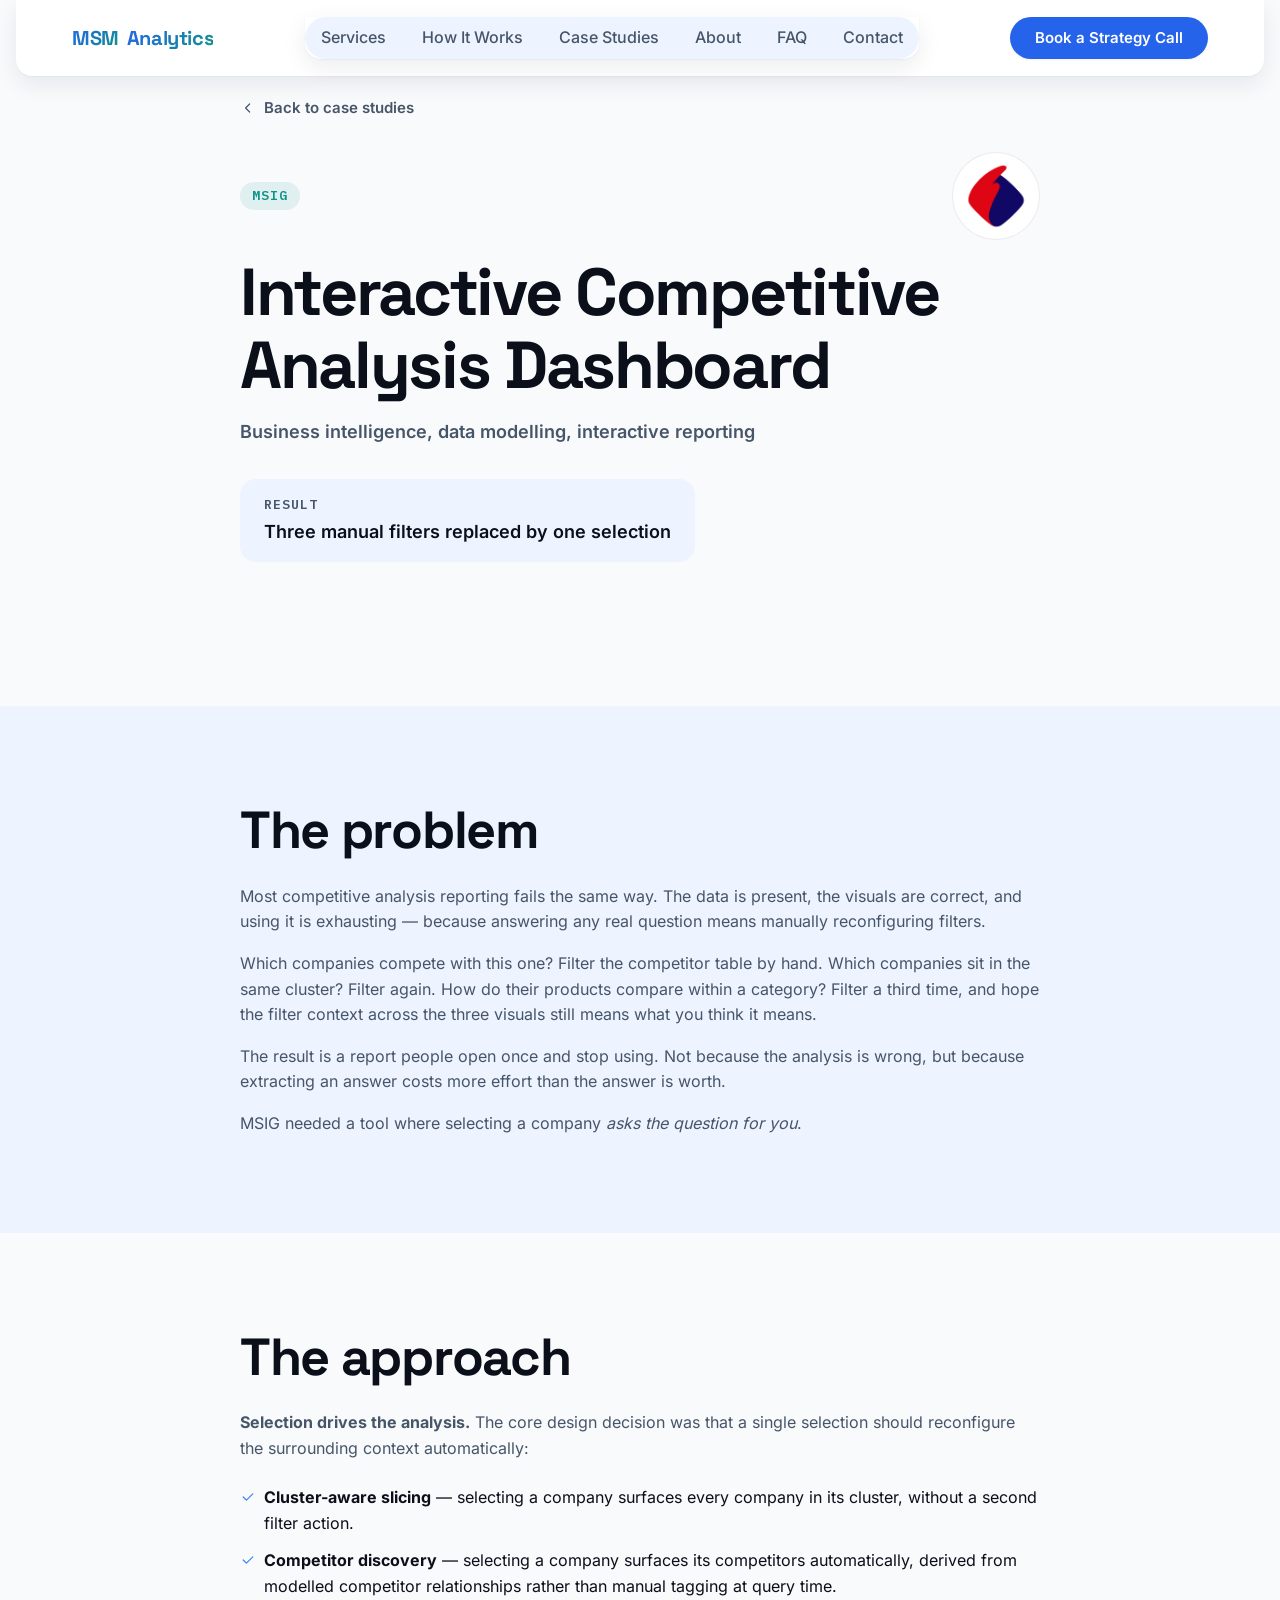
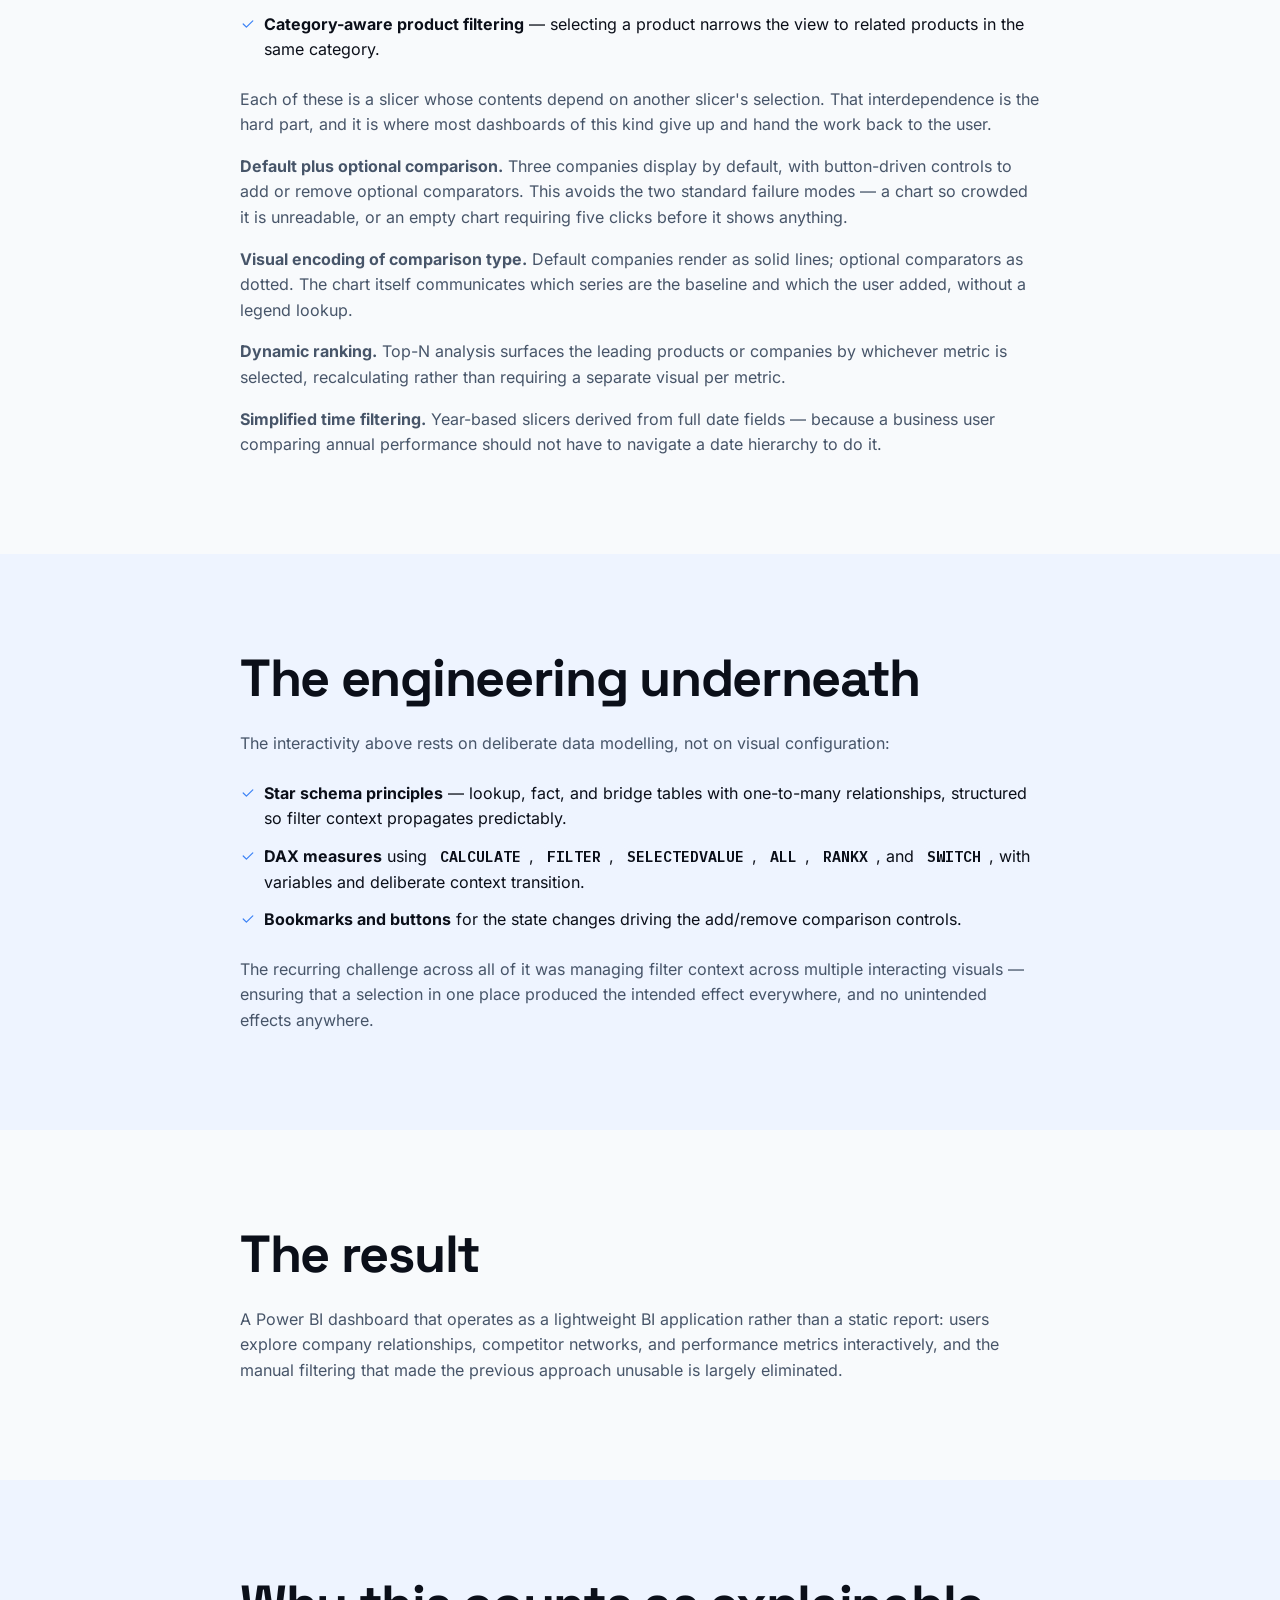
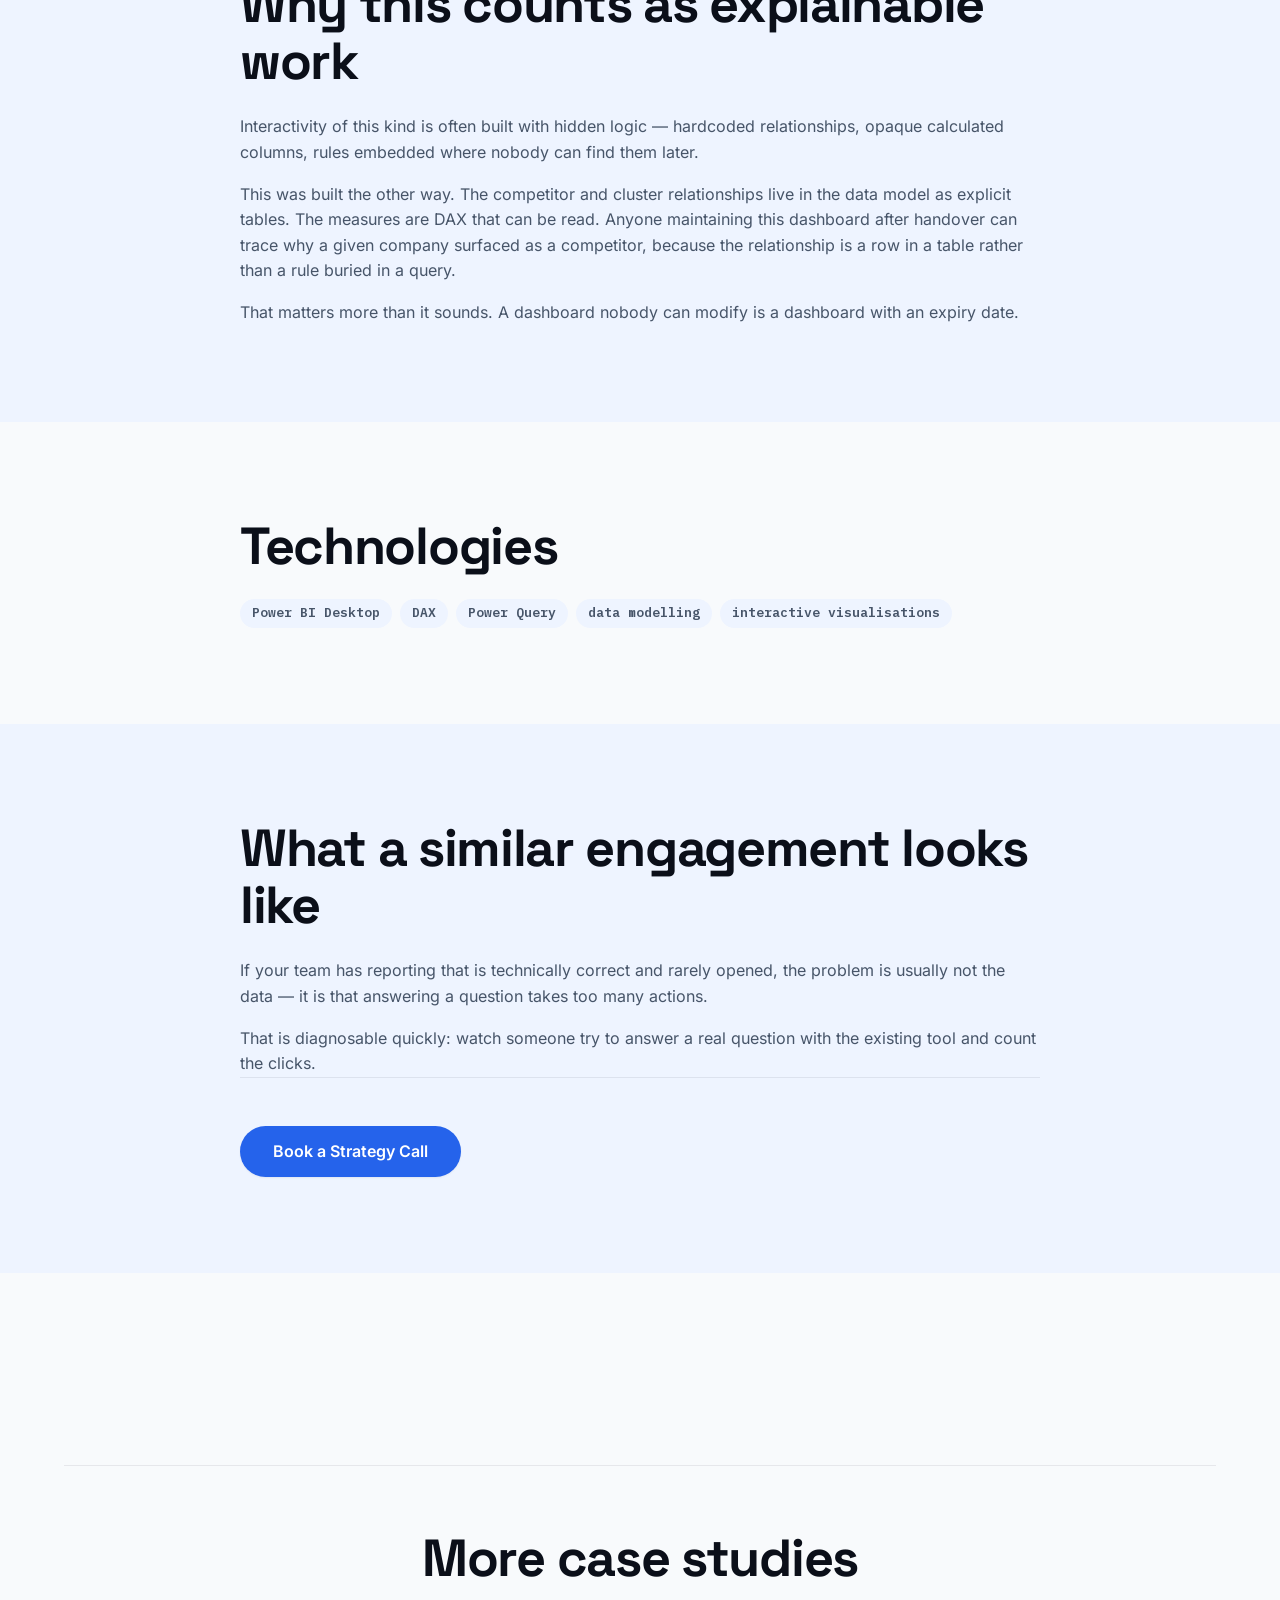
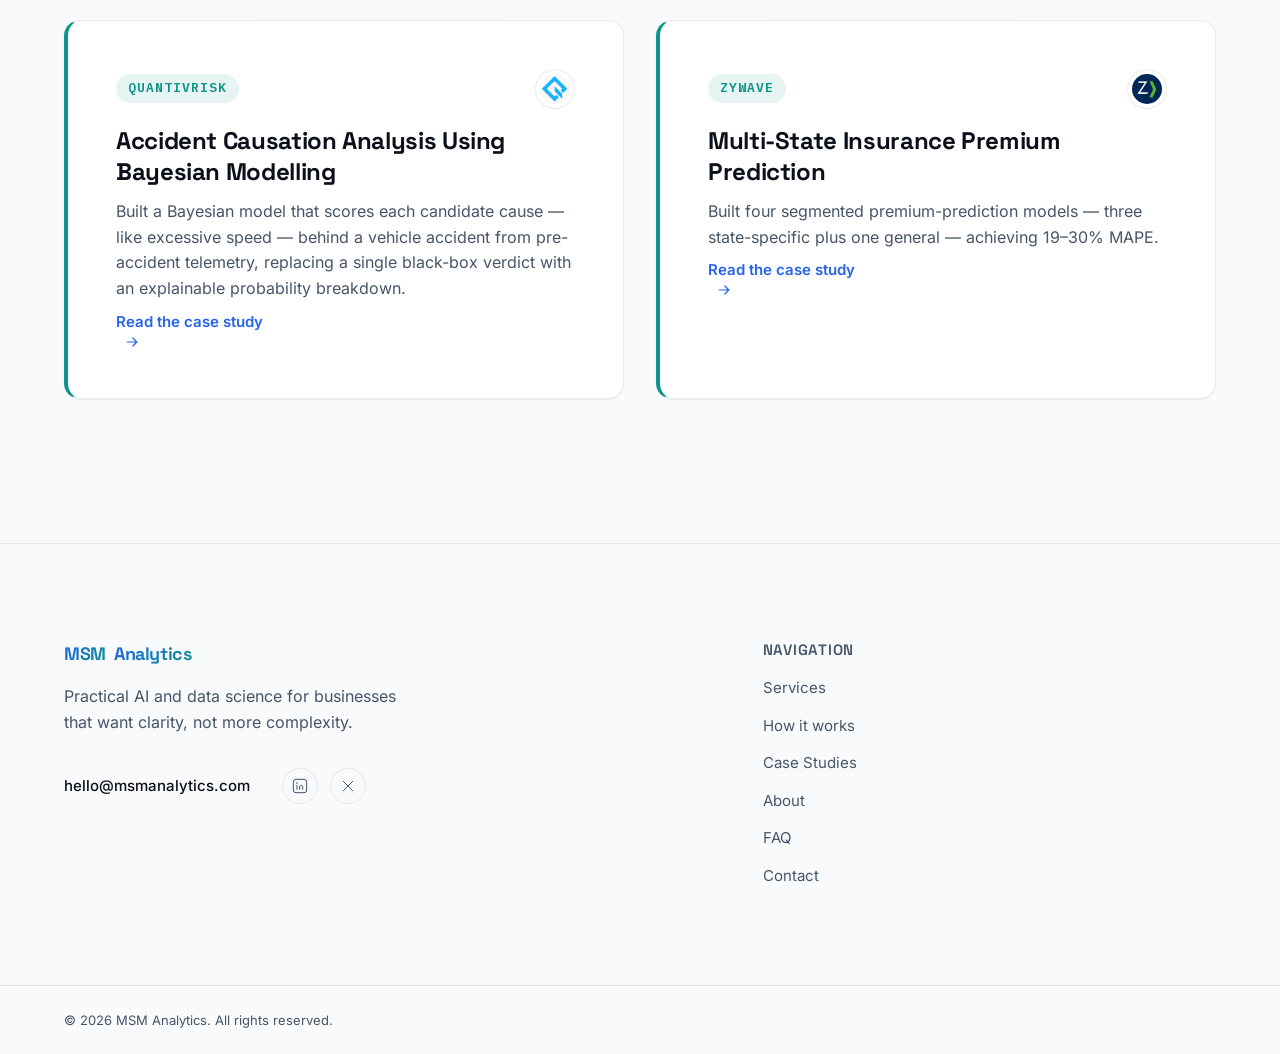
==== commit c5d718ac: "Cut unsupported AWS SageMaker claim and two unsourced draft assertions The Zywave teaser text ("...w" ====
--- a/case-studies/msig-competitive-analysis-dashboard.html
+++ b/case-studies/msig-competitive-analysis-dashboard.html
@@ -288,7 +288,7 @@
                 </span>
               </div>
               <h3>Multi-State Insurance Premium Prediction</h3>
-              <p>Built four segmented premium-prediction models — three state-specific plus one general — achieving 19–30% MAPE, with hands-on AWS SageMaker expertise to train and deploy models like this in production.</p>
+              <p>Built four segmented premium-prediction models — three state-specific plus one general — achieving 19–30% MAPE.</p>
               <a href="zywave-multi-state-premium-prediction.html" class="case-study__link">
                 Read the case study
                 <svg viewBox="0 0 20 20" aria-hidden="true"><path d="M4 10h12M11 5l5 5-5 5" stroke="currentColor" stroke-width="1.5" fill="none" stroke-linecap="round" stroke-linejoin="round"/></svg>
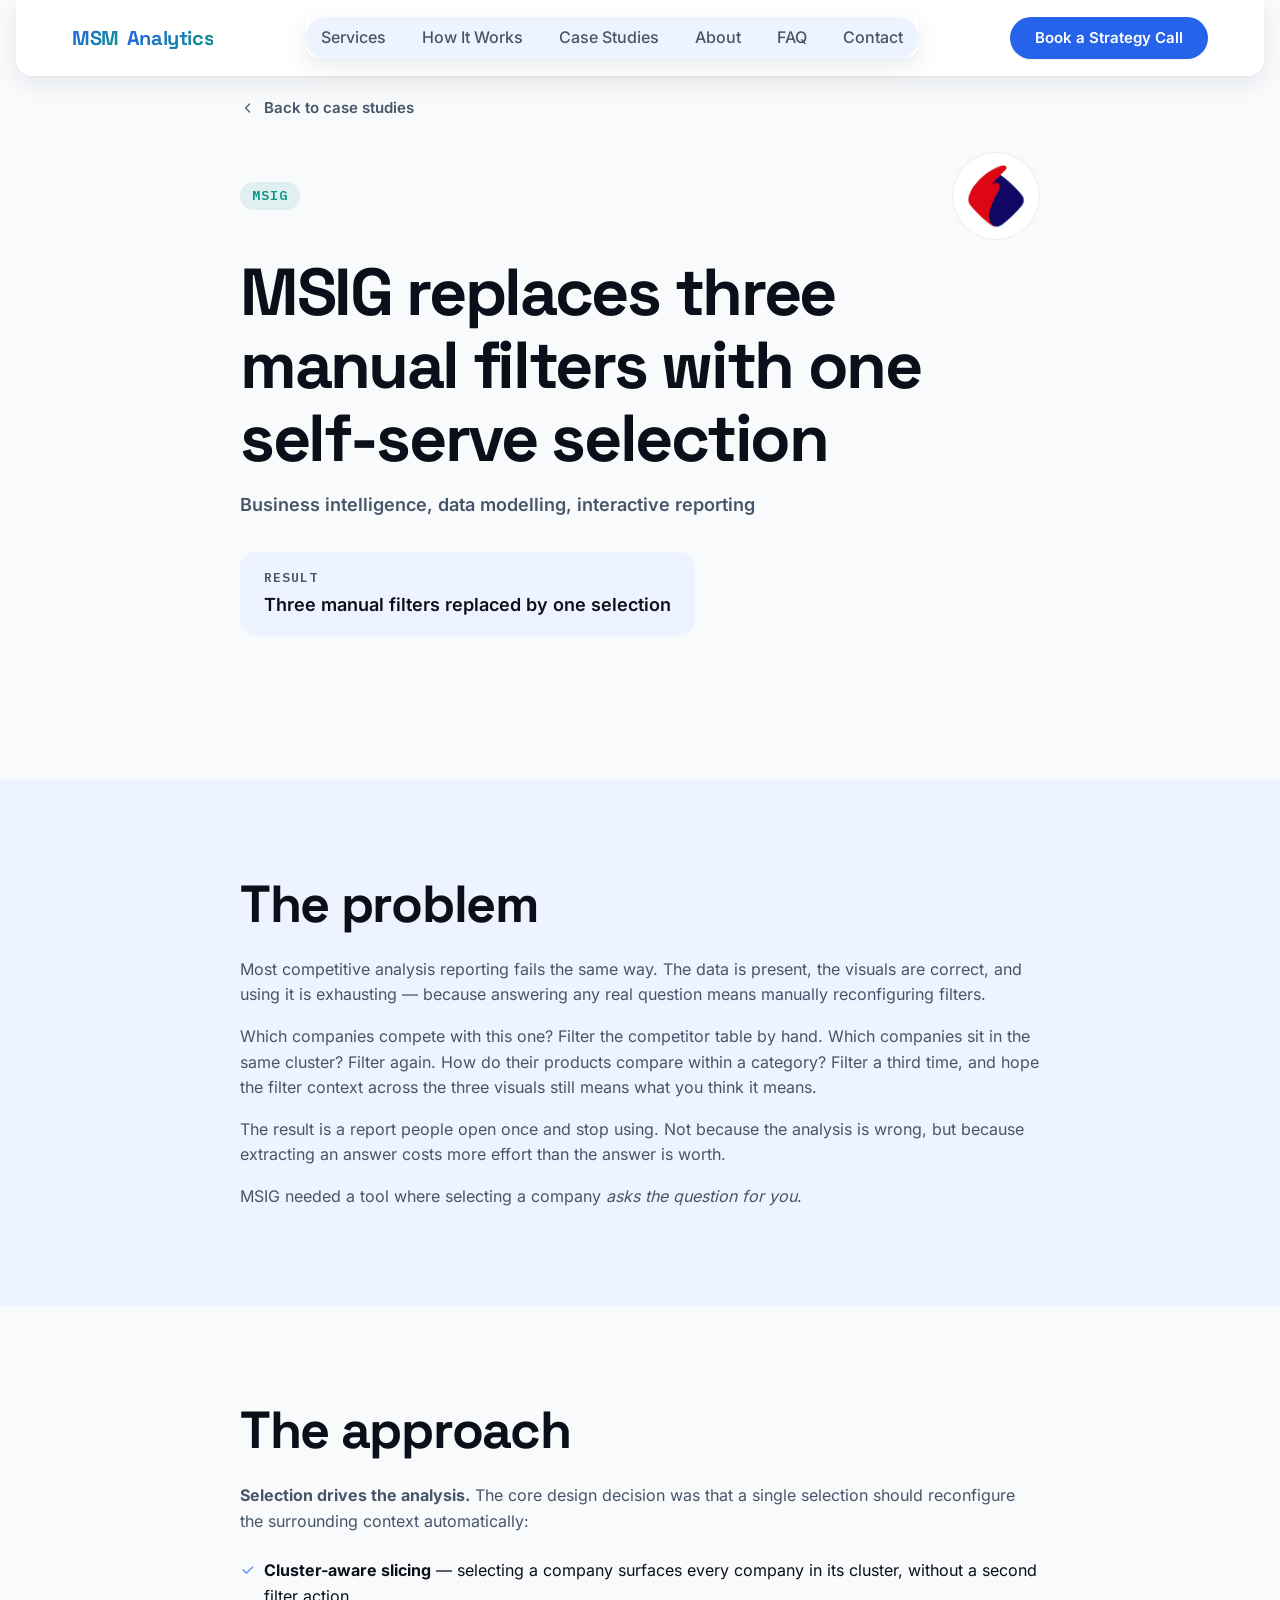
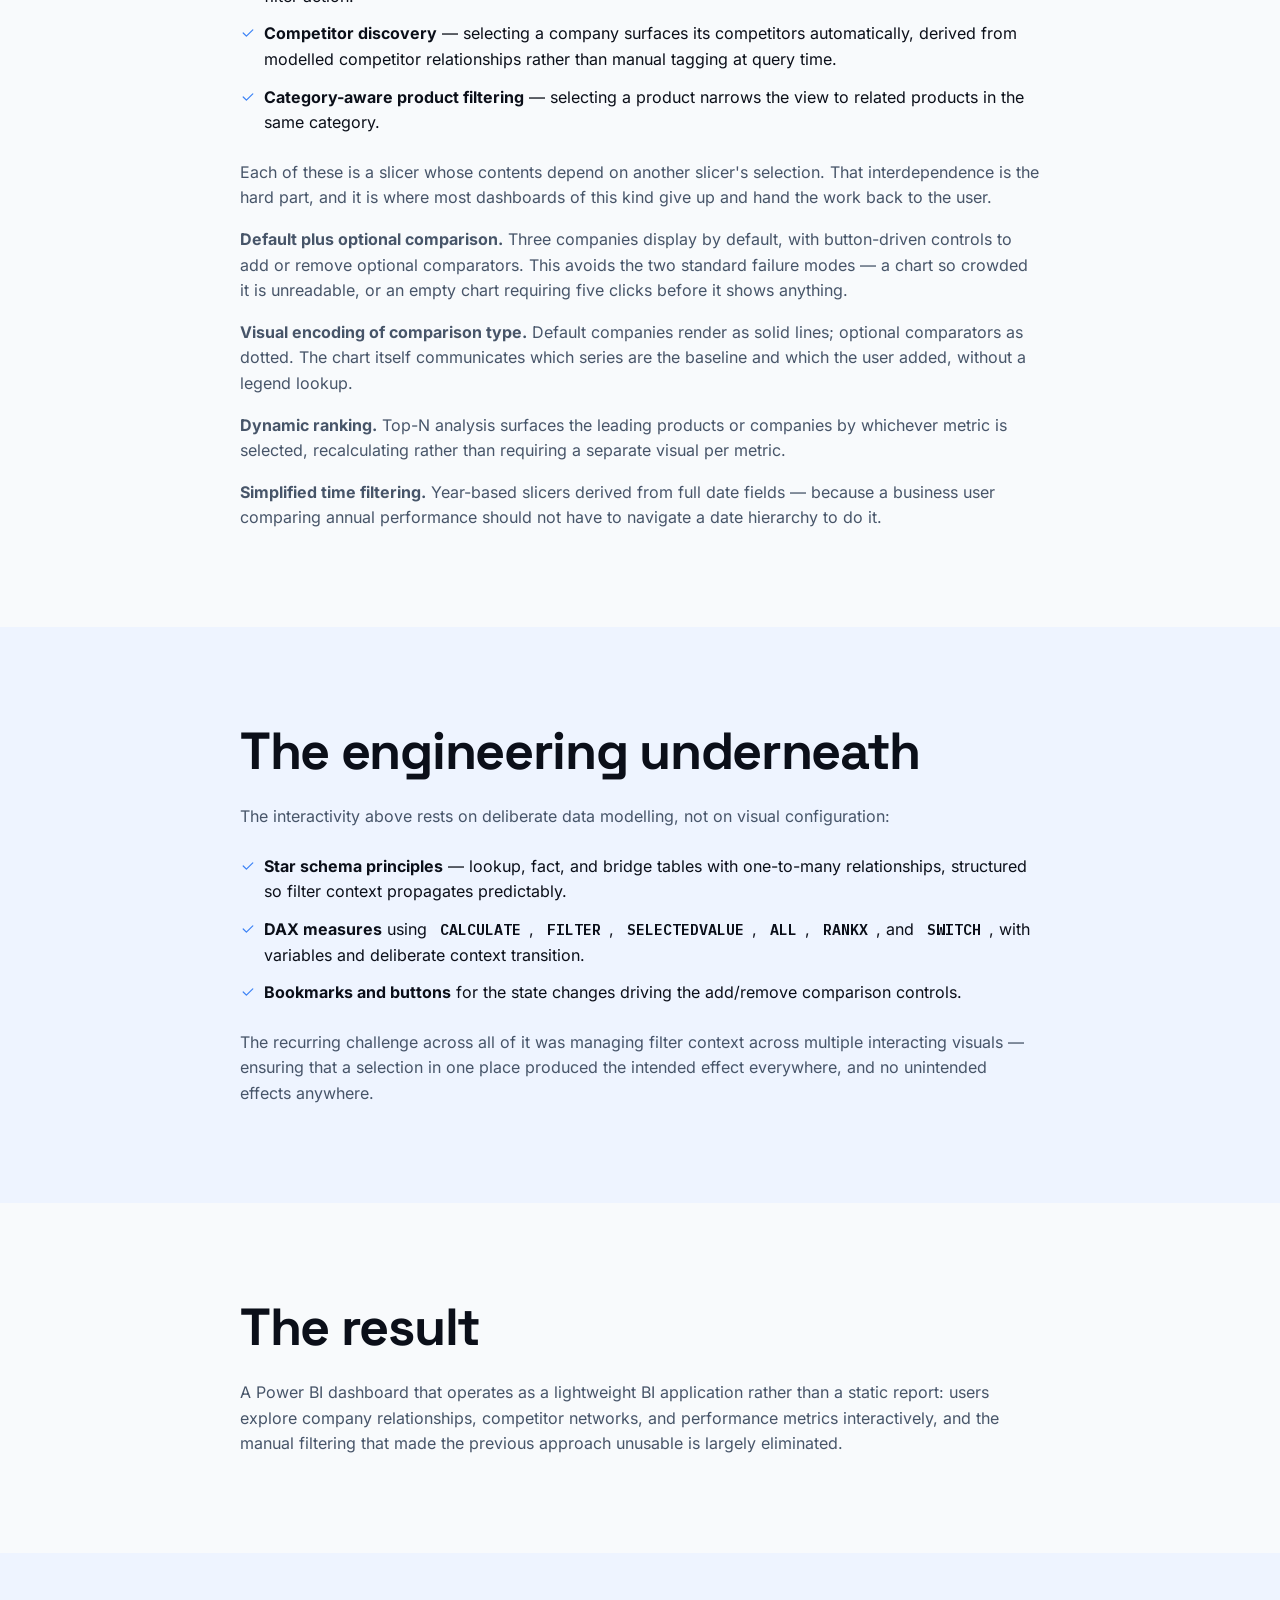
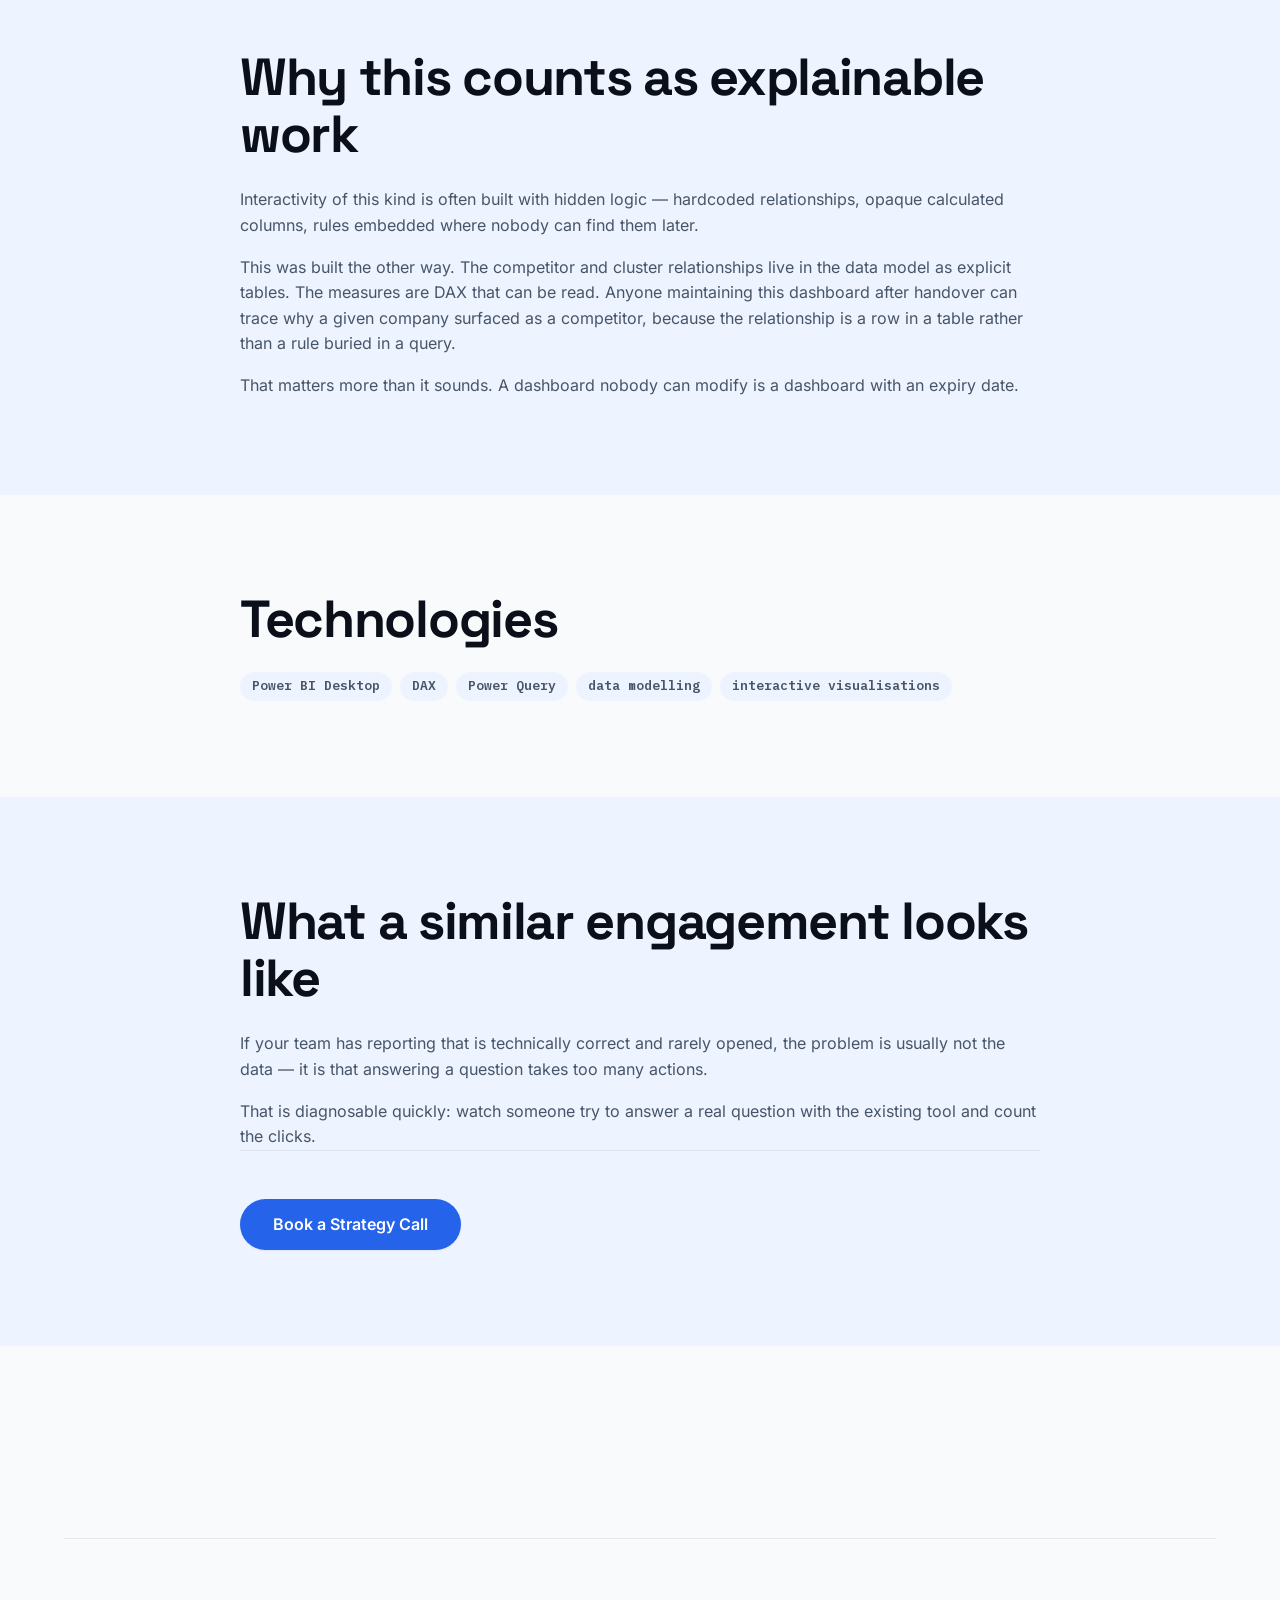
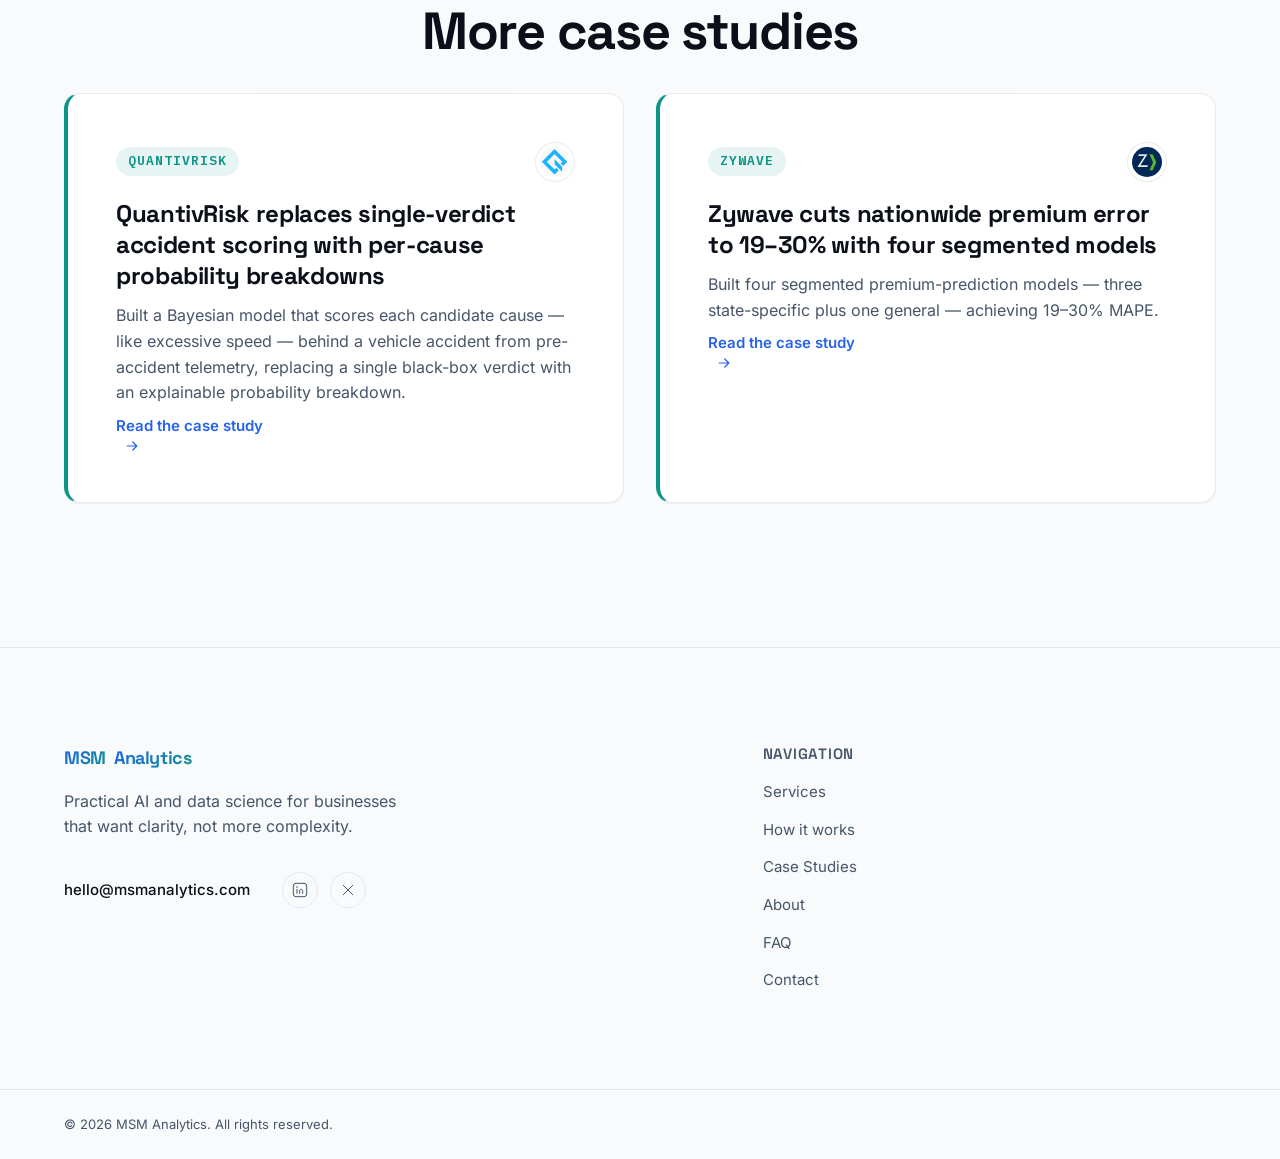
==== commit 36e02e95: "Retitle all three case studies to verb-first outcome sentences Applies the confirmed-facts retitles " ====
--- a/case-studies/msig-competitive-analysis-dashboard.html
+++ b/case-studies/msig-competitive-analysis-dashboard.html
@@ -3,7 +3,7 @@
 <head>
   <meta charset="UTF-8">
   <meta name="viewport" content="width=device-width, initial-scale=1.0">
-  <title>Interactive Competitive Analysis Dashboard — MSM Analytics</title>
+  <title>MSIG Replaces Three Manual Filters With One Self-Serve Selection — MSM Analytics</title>
   <meta name="description" content="How MSM Analytics built an interactive Power BI dashboard for MSIG that lets a single selection reconfigure competitor, cluster, and product analysis automatically — replacing hours of manual filtering with a self-serve tool.">
 
   <meta name="robots" content="index, follow">
@@ -106,7 +106,7 @@
             </span>
           </div>
 
-          <h1>Interactive Competitive Analysis Dashboard</h1>
+          <h1>MSIG replaces three manual filters with one self-serve selection</h1>
           <p class="case-study__discipline">Business intelligence, data modelling, interactive reporting</p>
 
           <div class="case-study__result">
@@ -272,7 +272,7 @@
                   <img src="../assets/logos/quantivrisk.jpg" width="200" height="200" alt="QuantivRisk logo">
                 </span>
               </div>
-              <h3>Accident Causation Analysis Using Bayesian Modelling</h3>
+              <h3>QuantivRisk replaces single-verdict accident scoring with per-cause probability breakdowns</h3>
               <p>Built a Bayesian model that scores each candidate cause — like excessive speed — behind a vehicle accident from pre-accident telemetry, replacing a single black-box verdict with an explainable probability breakdown.</p>
               <a href="quantivrisk-accident-causation-analysis.html" class="case-study__link">
                 Read the case study
@@ -287,7 +287,7 @@
                   <img src="../assets/logos/zywave.jpg" width="200" height="200" alt="Zywave logo">
                 </span>
               </div>
-              <h3>Multi-State Insurance Premium Prediction</h3>
+              <h3>Zywave cuts nationwide premium error to 19–30% with four segmented models</h3>
               <p>Built four segmented premium-prediction models — three state-specific plus one general — achieving 19–30% MAPE.</p>
               <a href="zywave-multi-state-premium-prediction.html" class="case-study__link">
                 Read the case study
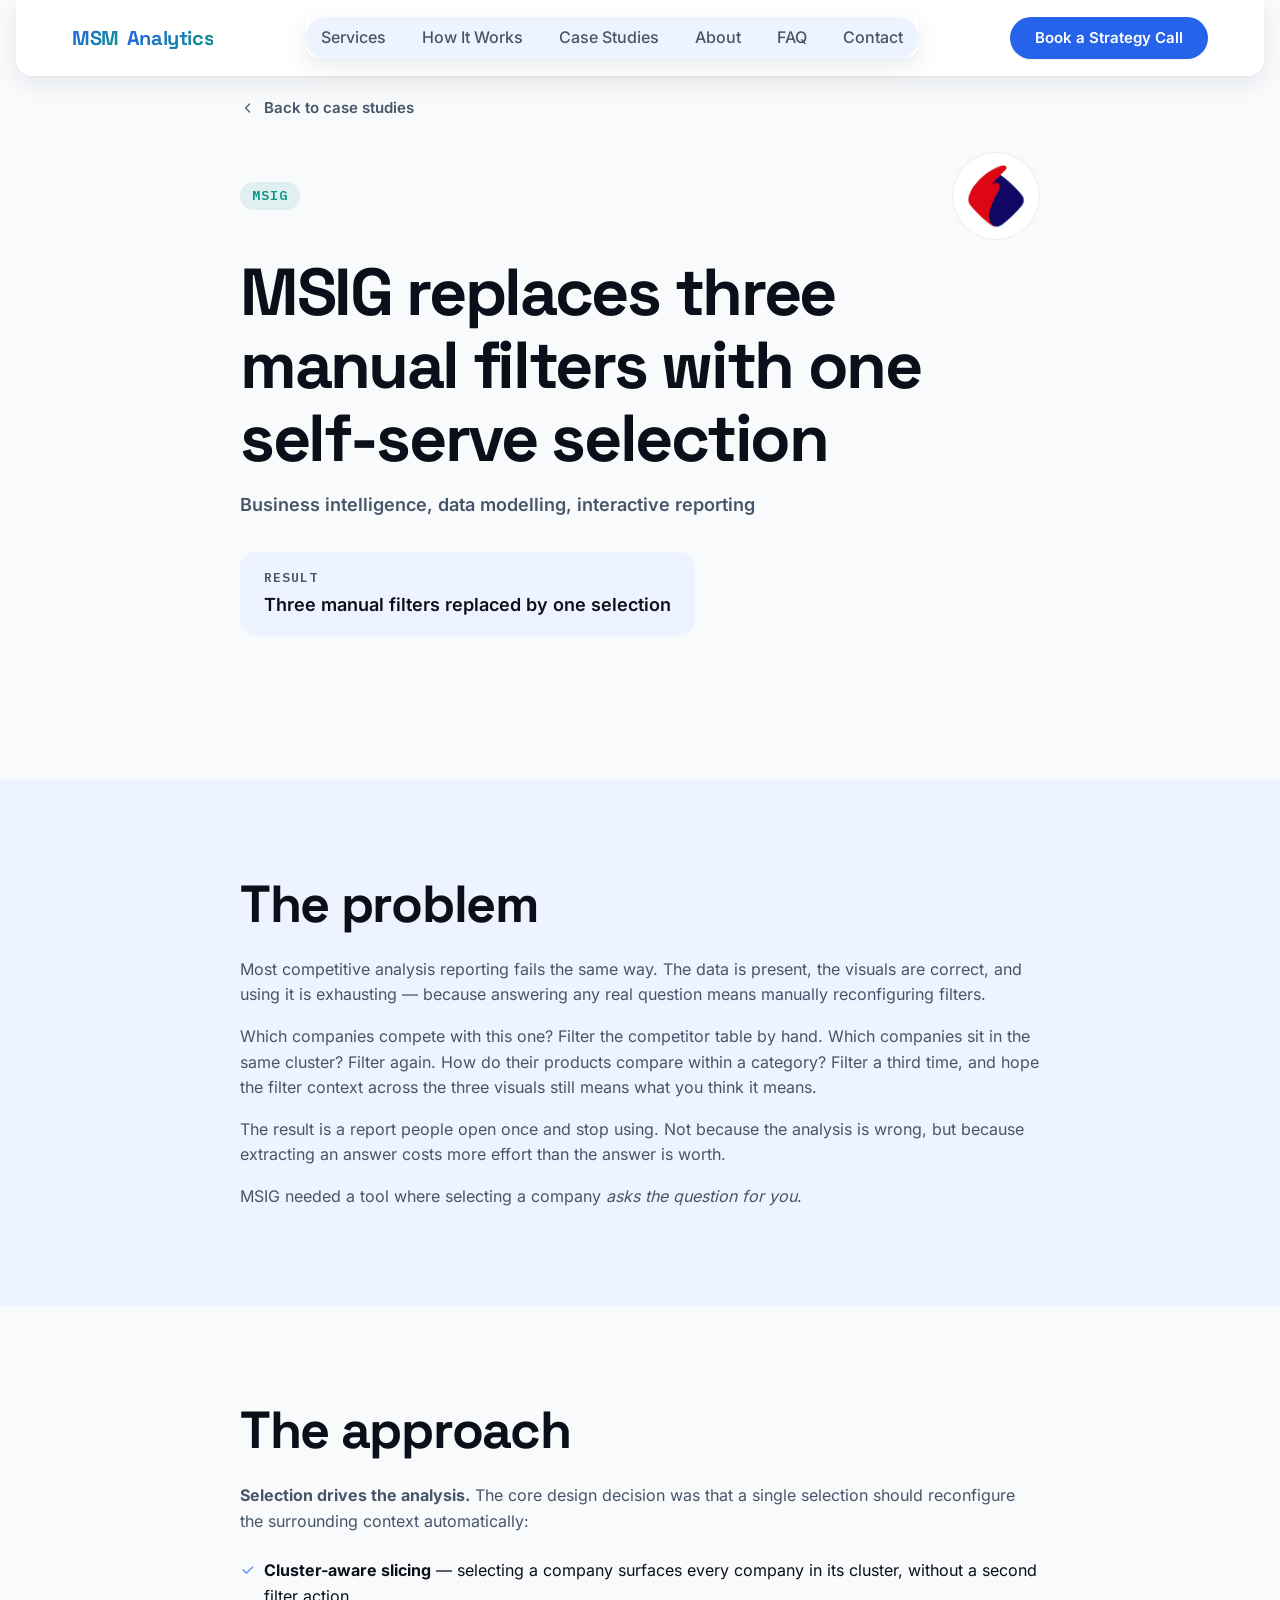
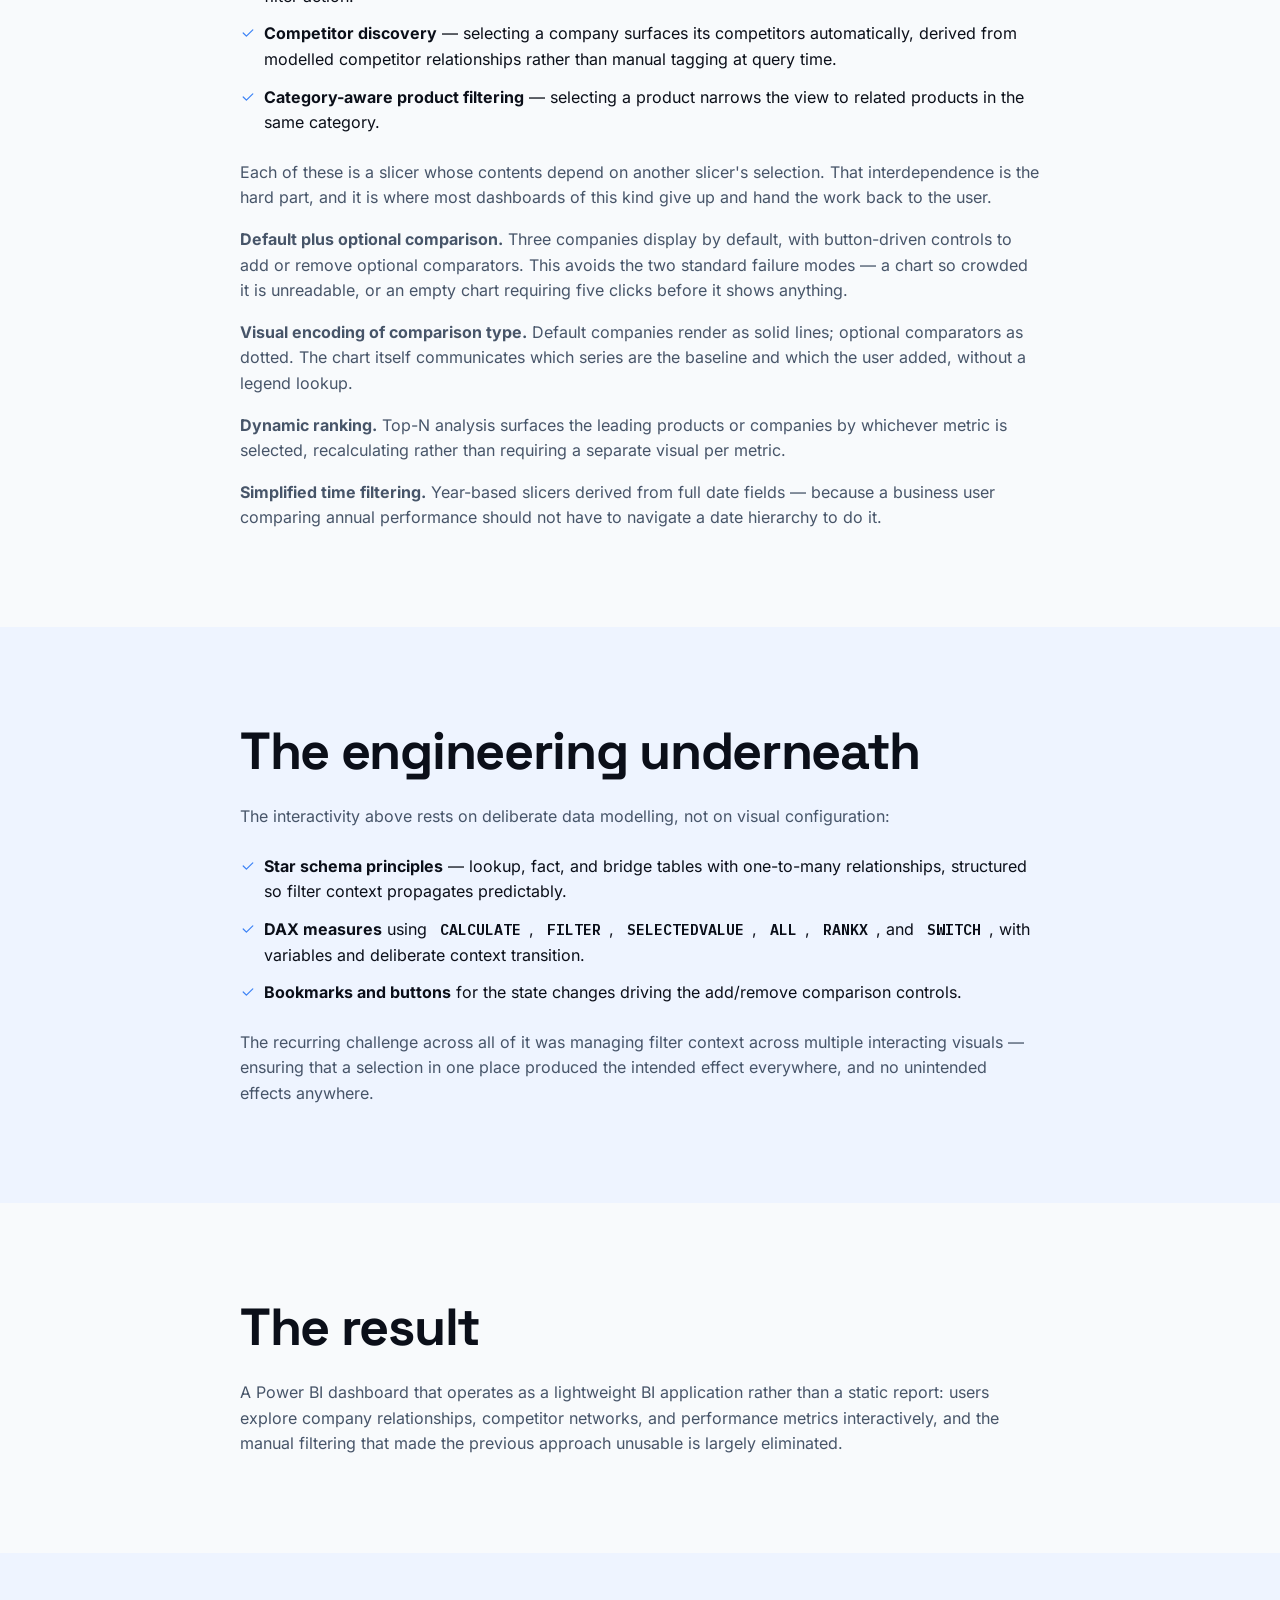
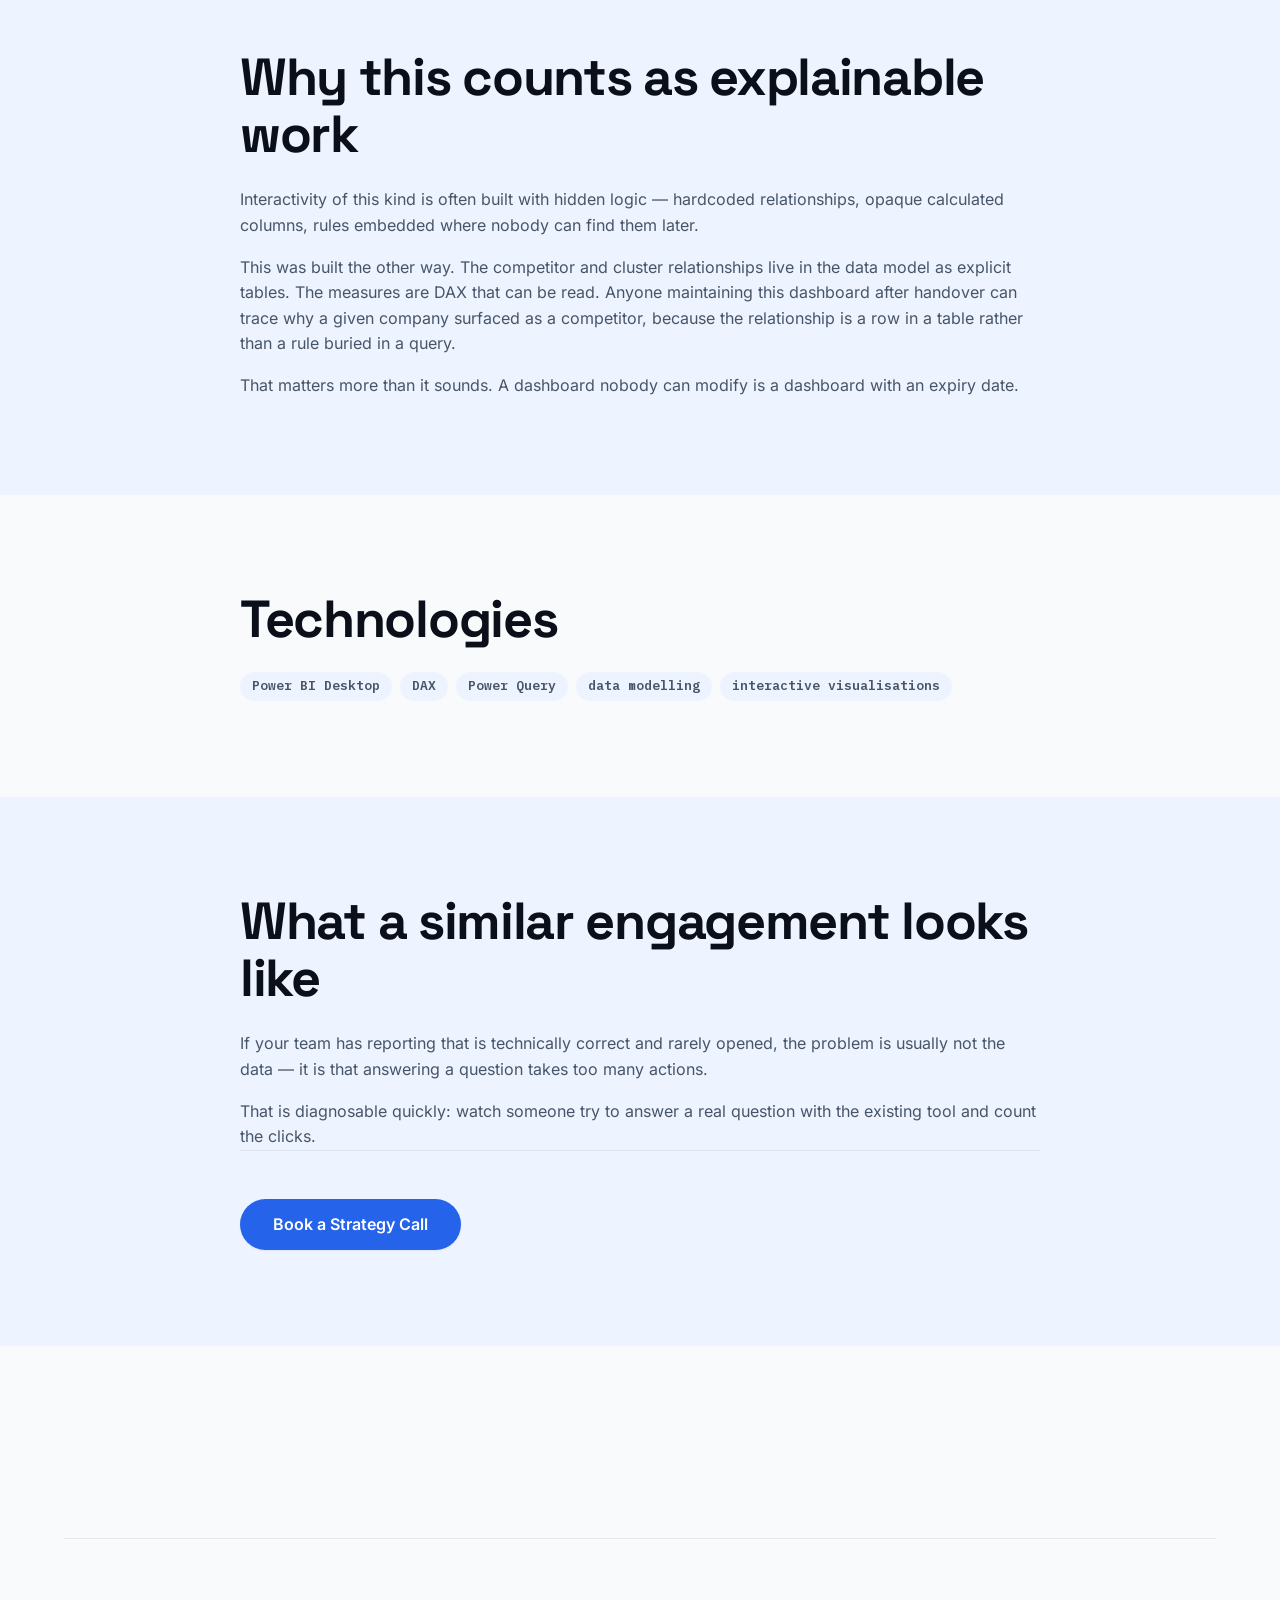
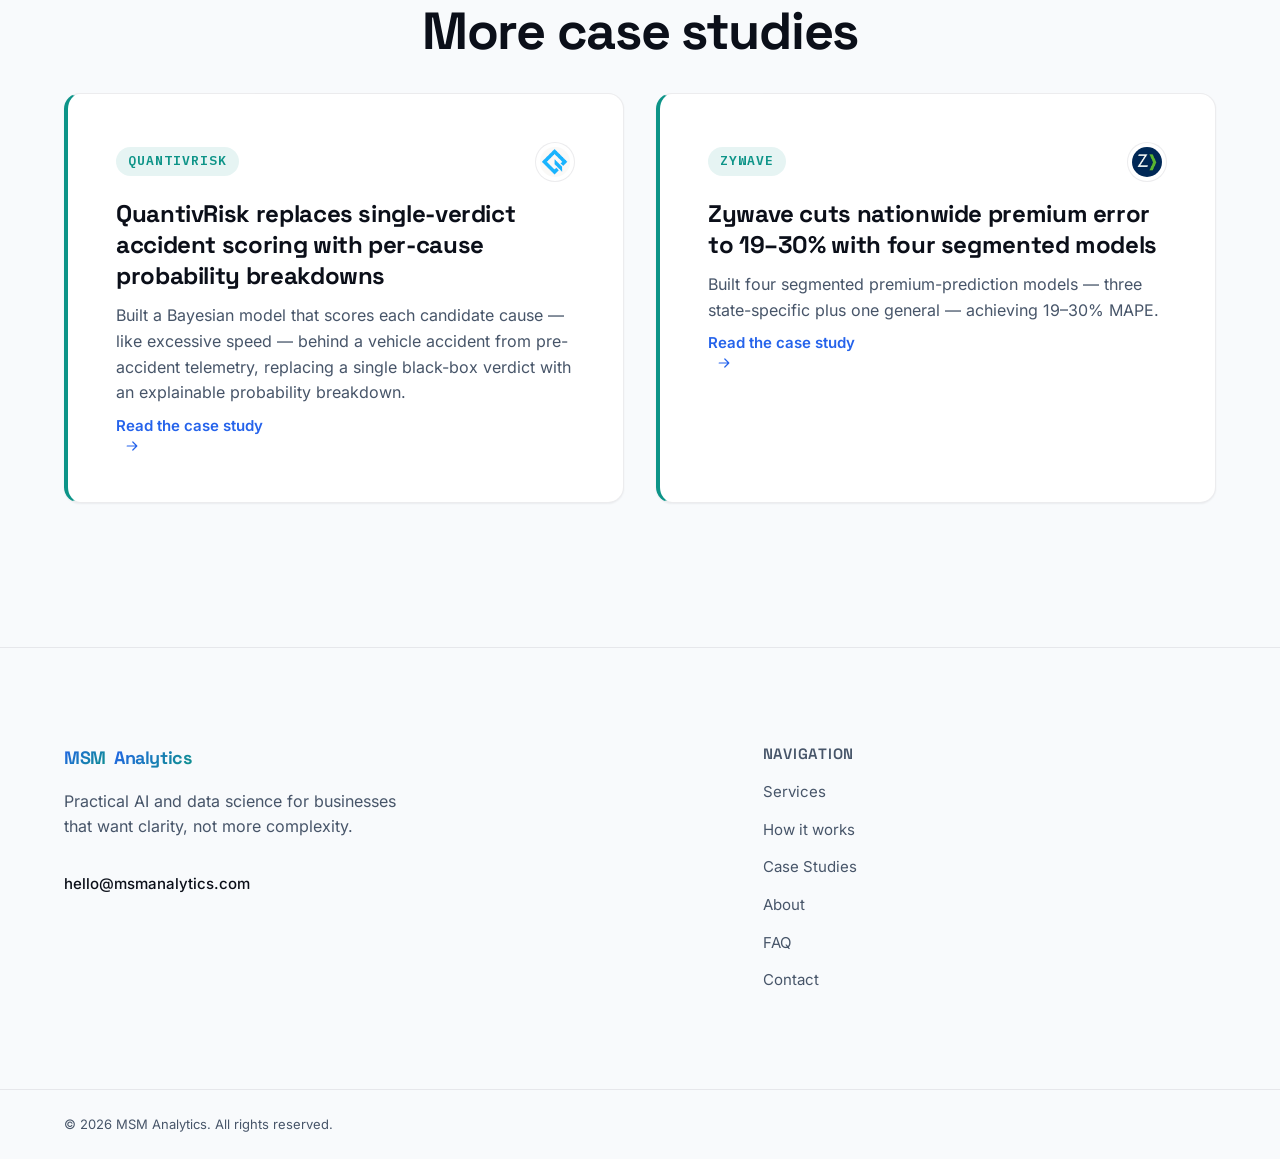
==== commit d7b171d8: "Remove dead footer social links (LinkedIn, X) from all four pages Both pointed to href="#" — never w" ====
--- a/case-studies/msig-competitive-analysis-dashboard.html
+++ b/case-studies/msig-competitive-analysis-dashboard.html
@@ -318,15 +318,6 @@
 
         <div class="footer__meta">
           <a href="mailto:hello@msmanalytics.com" class="footer__email">hello@msmanalytics.com</a>
-          <div class="footer__socials">
-            <!-- TODO: replace with real social profile URLs (same TODO as index.html) -->
-            <a href="#" class="footer__social-link" aria-label="MSM Analytics on LinkedIn">
-              <svg viewBox="0 0 24 24"><rect x="2" y="2" width="20" height="20" rx="4" stroke="currentColor" stroke-width="1.5" fill="none"/><circle cx="7.5" cy="7.5" r="1.2" fill="currentColor"/><path d="M7.5 11v6M11.5 17v-3.5c0-1.5 1-2.5 2.25-2.5s2.25 1 2.25 2.5V17" stroke="currentColor" stroke-width="1.5" fill="none" stroke-linecap="round" stroke-linejoin="round"/></svg>
-            </a>
-            <a href="#" class="footer__social-link" aria-label="MSM Analytics on X">
-              <svg viewBox="0 0 24 24"><path d="M5 5l14 14M19 5 5 19" stroke="currentColor" stroke-width="1.5" stroke-linecap="round"/></svg>
-            </a>
-          </div>
         </div>
       </div>
 
--- a/css/style.css
+++ b/css/style.css
@@ -1877,36 +1877,6 @@
   color: var(--color-accent-hover);
 }
 
-.footer__socials {
-  display: flex;
-  align-items: center;
-  gap: var(--space-3);
-}
-
-.footer__social-link {
-  display: inline-flex;
-  align-items: center;
-  justify-content: center;
-  width: var(--icon-xl);
-  height: var(--icon-xl);
-  border-radius: var(--radius-pill);
-  border: 1px solid var(--color-border);
-  color: var(--color-text-muted);
-  transition: color var(--transition-fast), border-color var(--transition-fast),
-    background-color var(--transition-fast);
-}
-
-.footer__social-link svg {
-  width: var(--icon-xs);
-  height: var(--icon-xs);
-}
-
-.footer__social-link:hover {
-  color: var(--color-accent);
-  border-color: var(--color-accent);
-  background-color: var(--color-accent-soft);
-}
-
 .footer__nav-heading {
   margin-bottom: var(--space-4);
   font-size: var(--font-size-sm);
